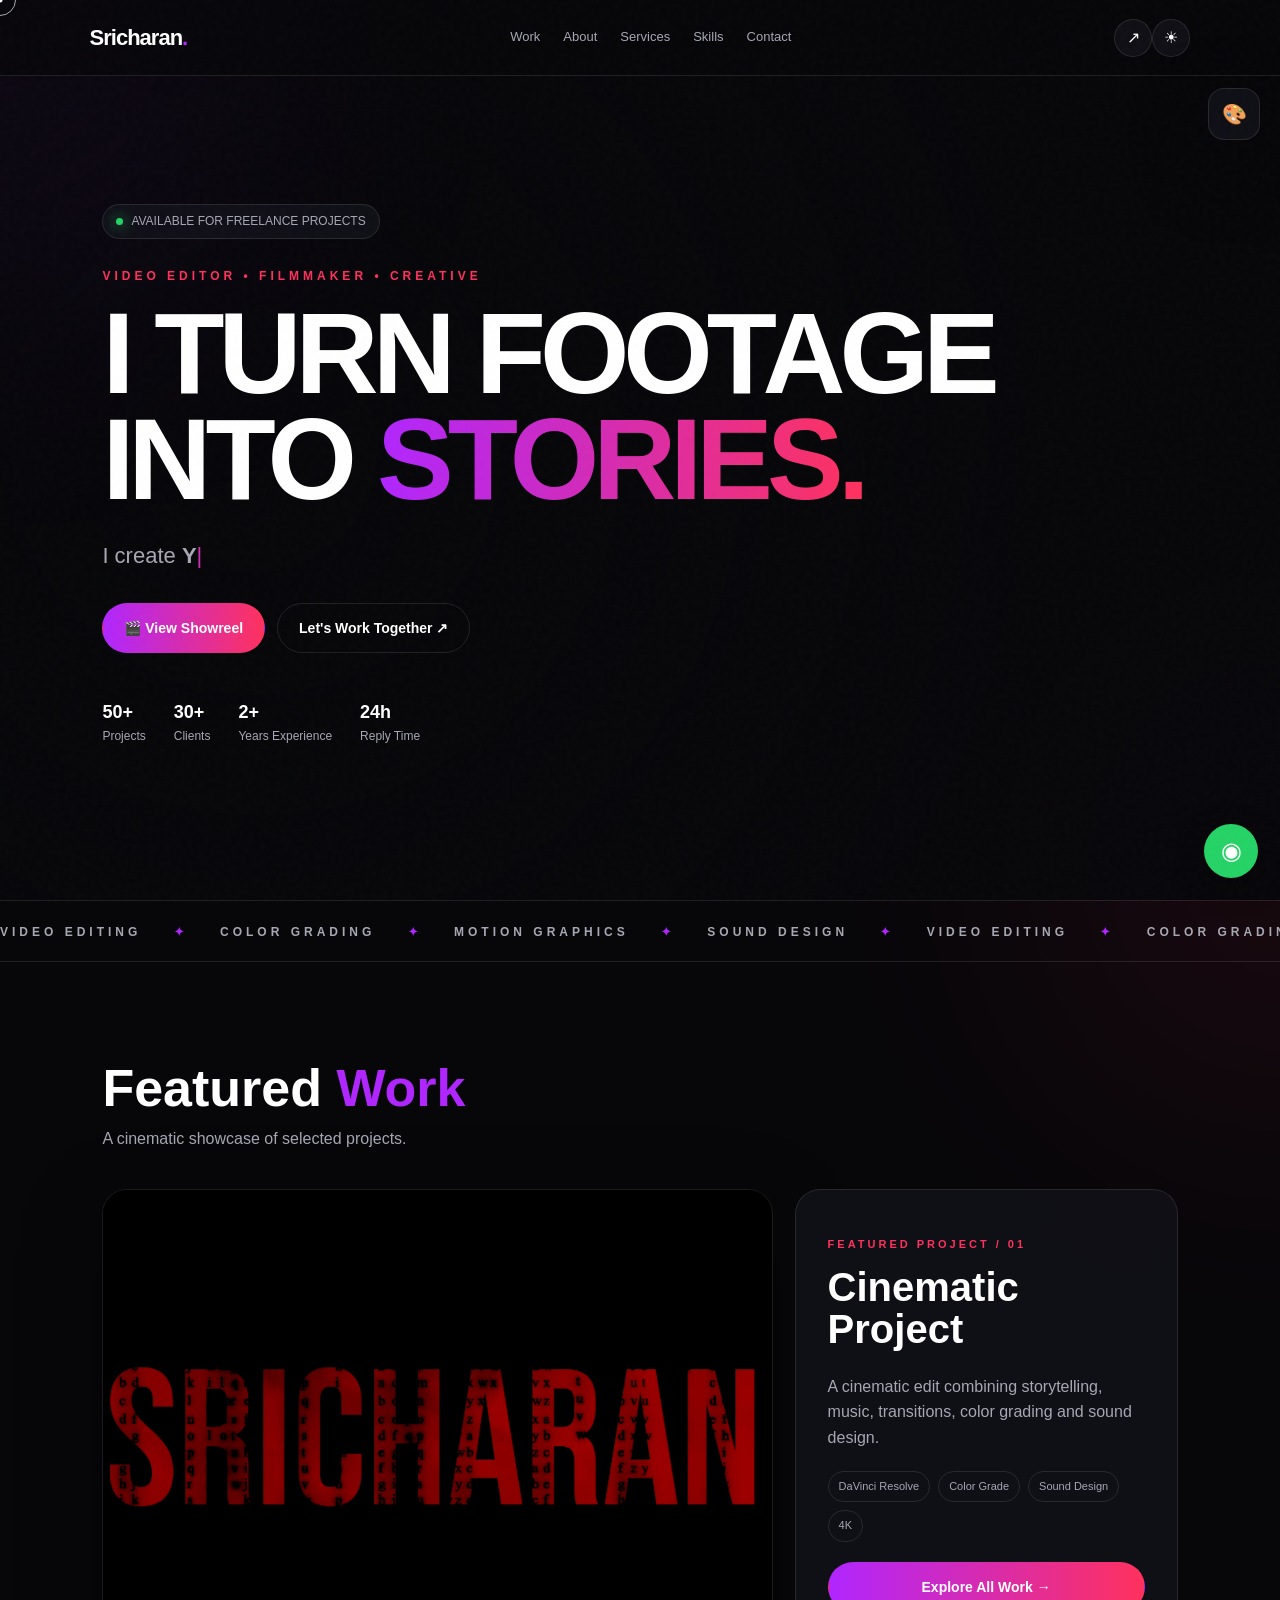
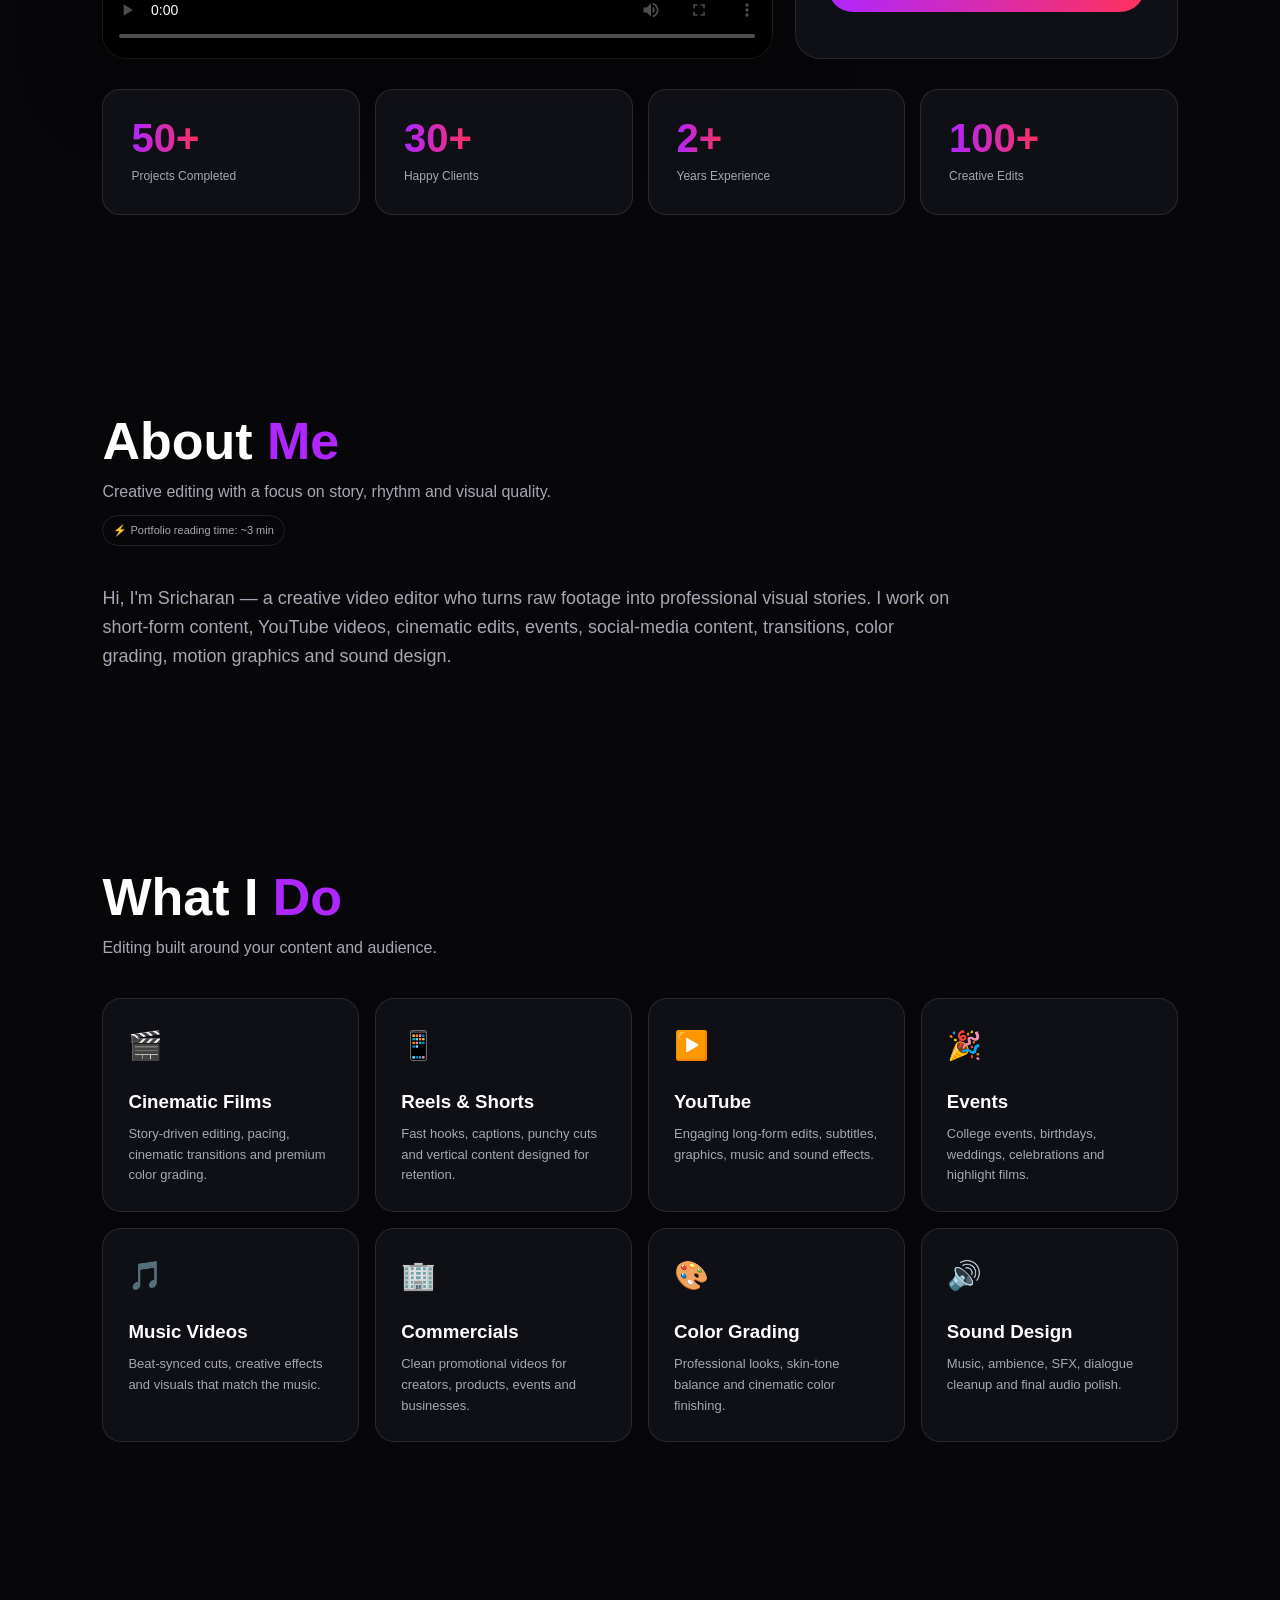
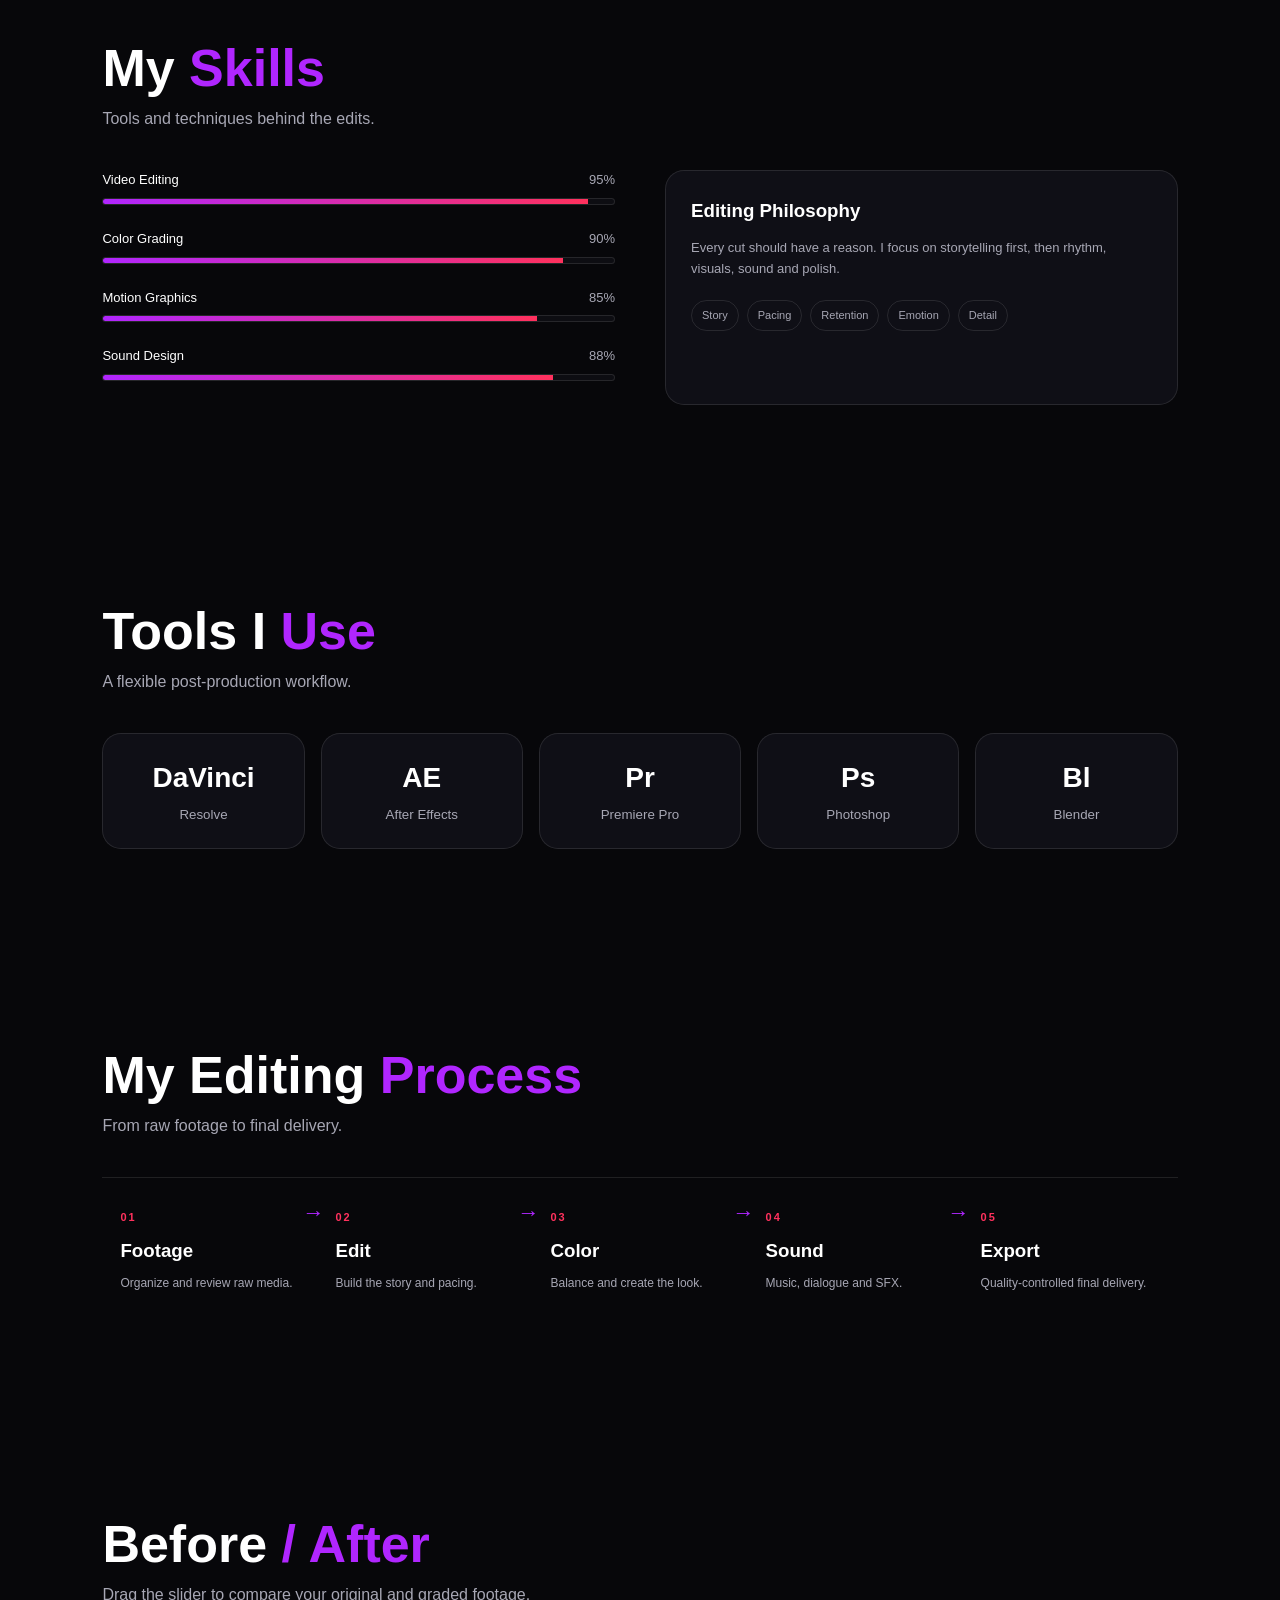
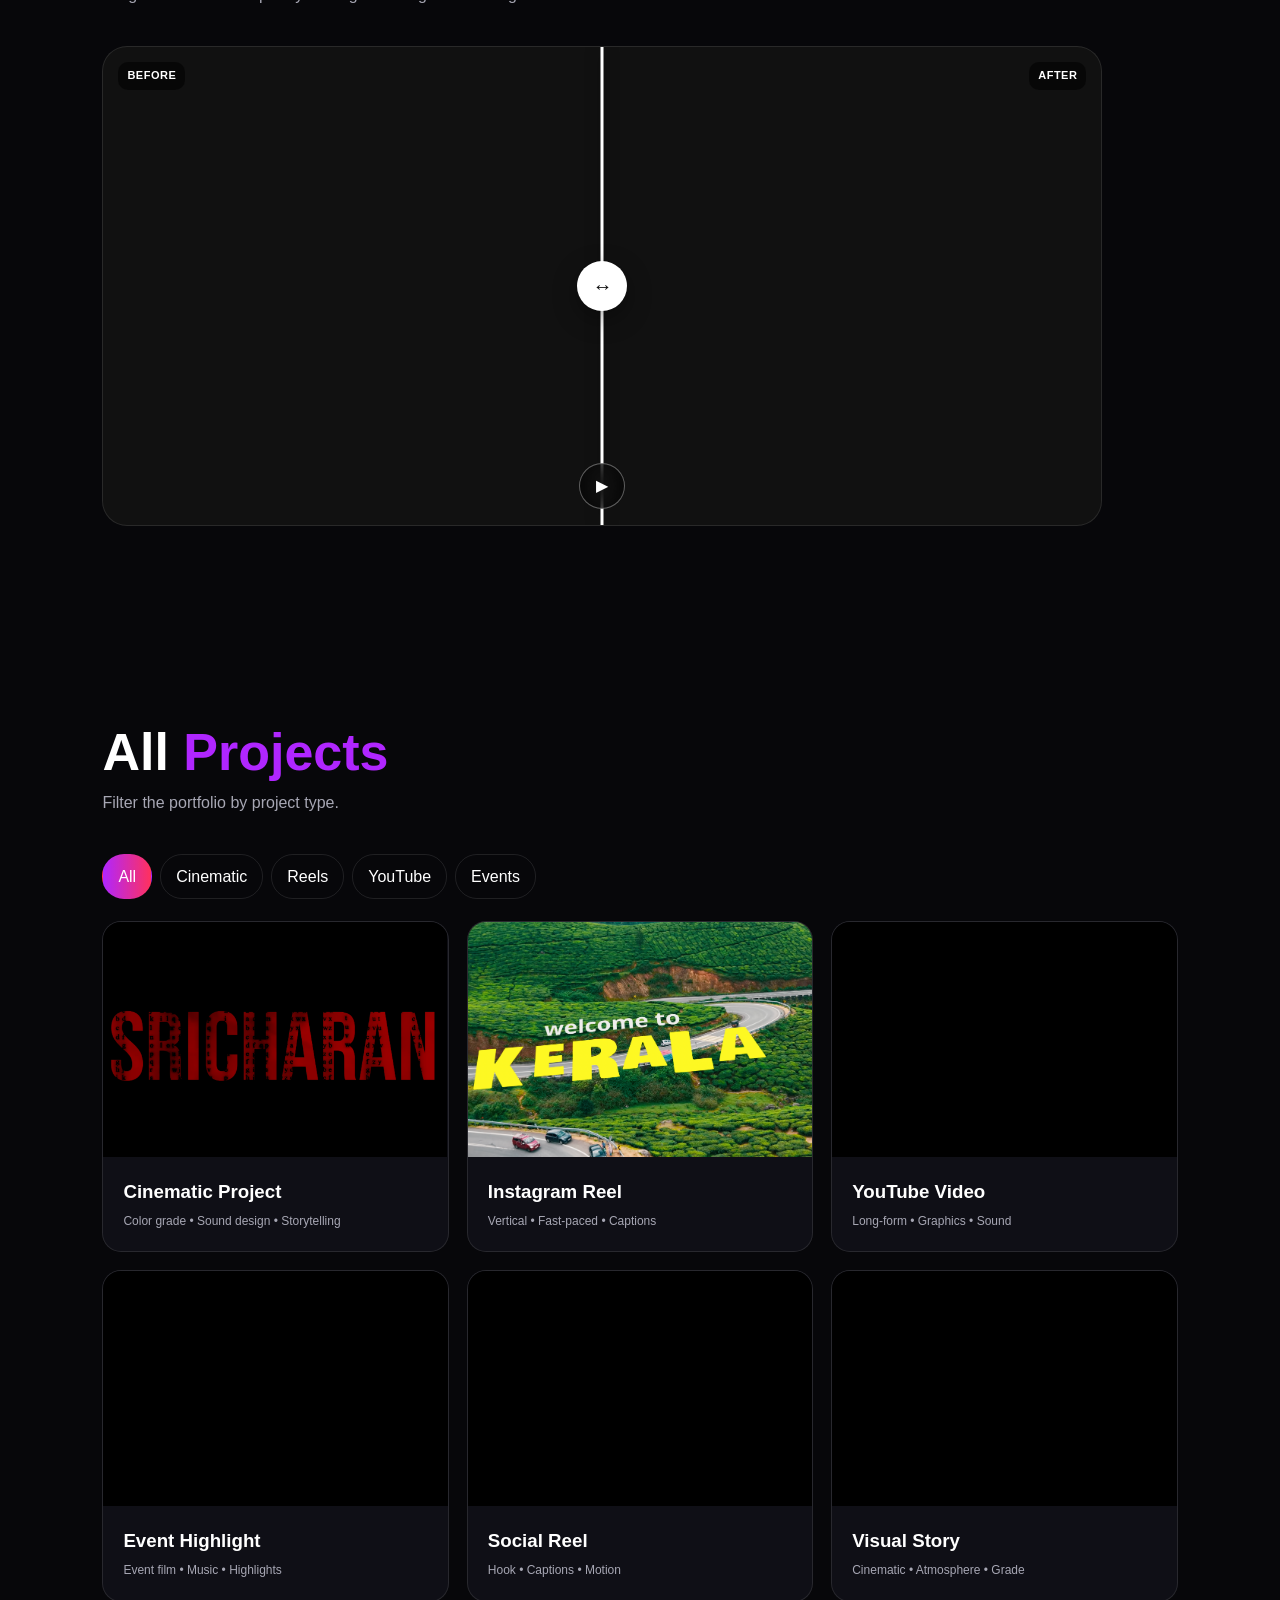
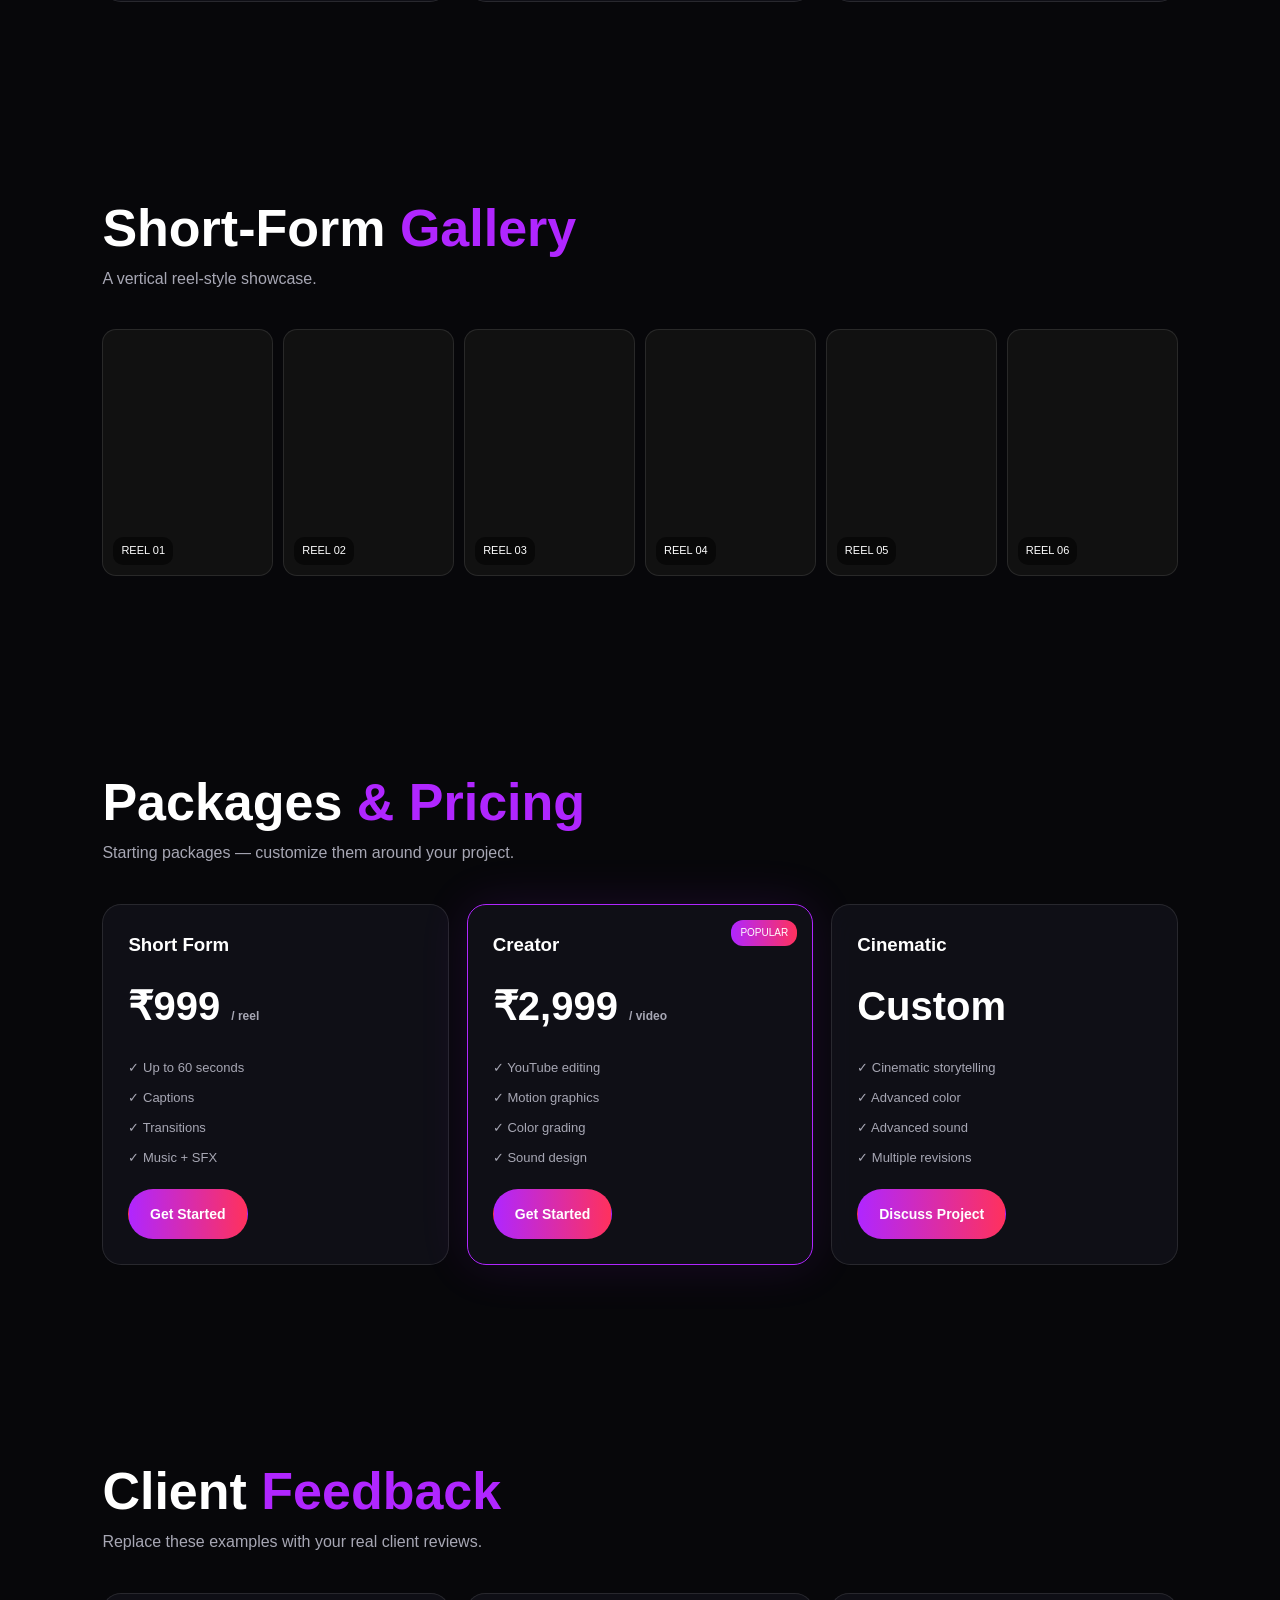
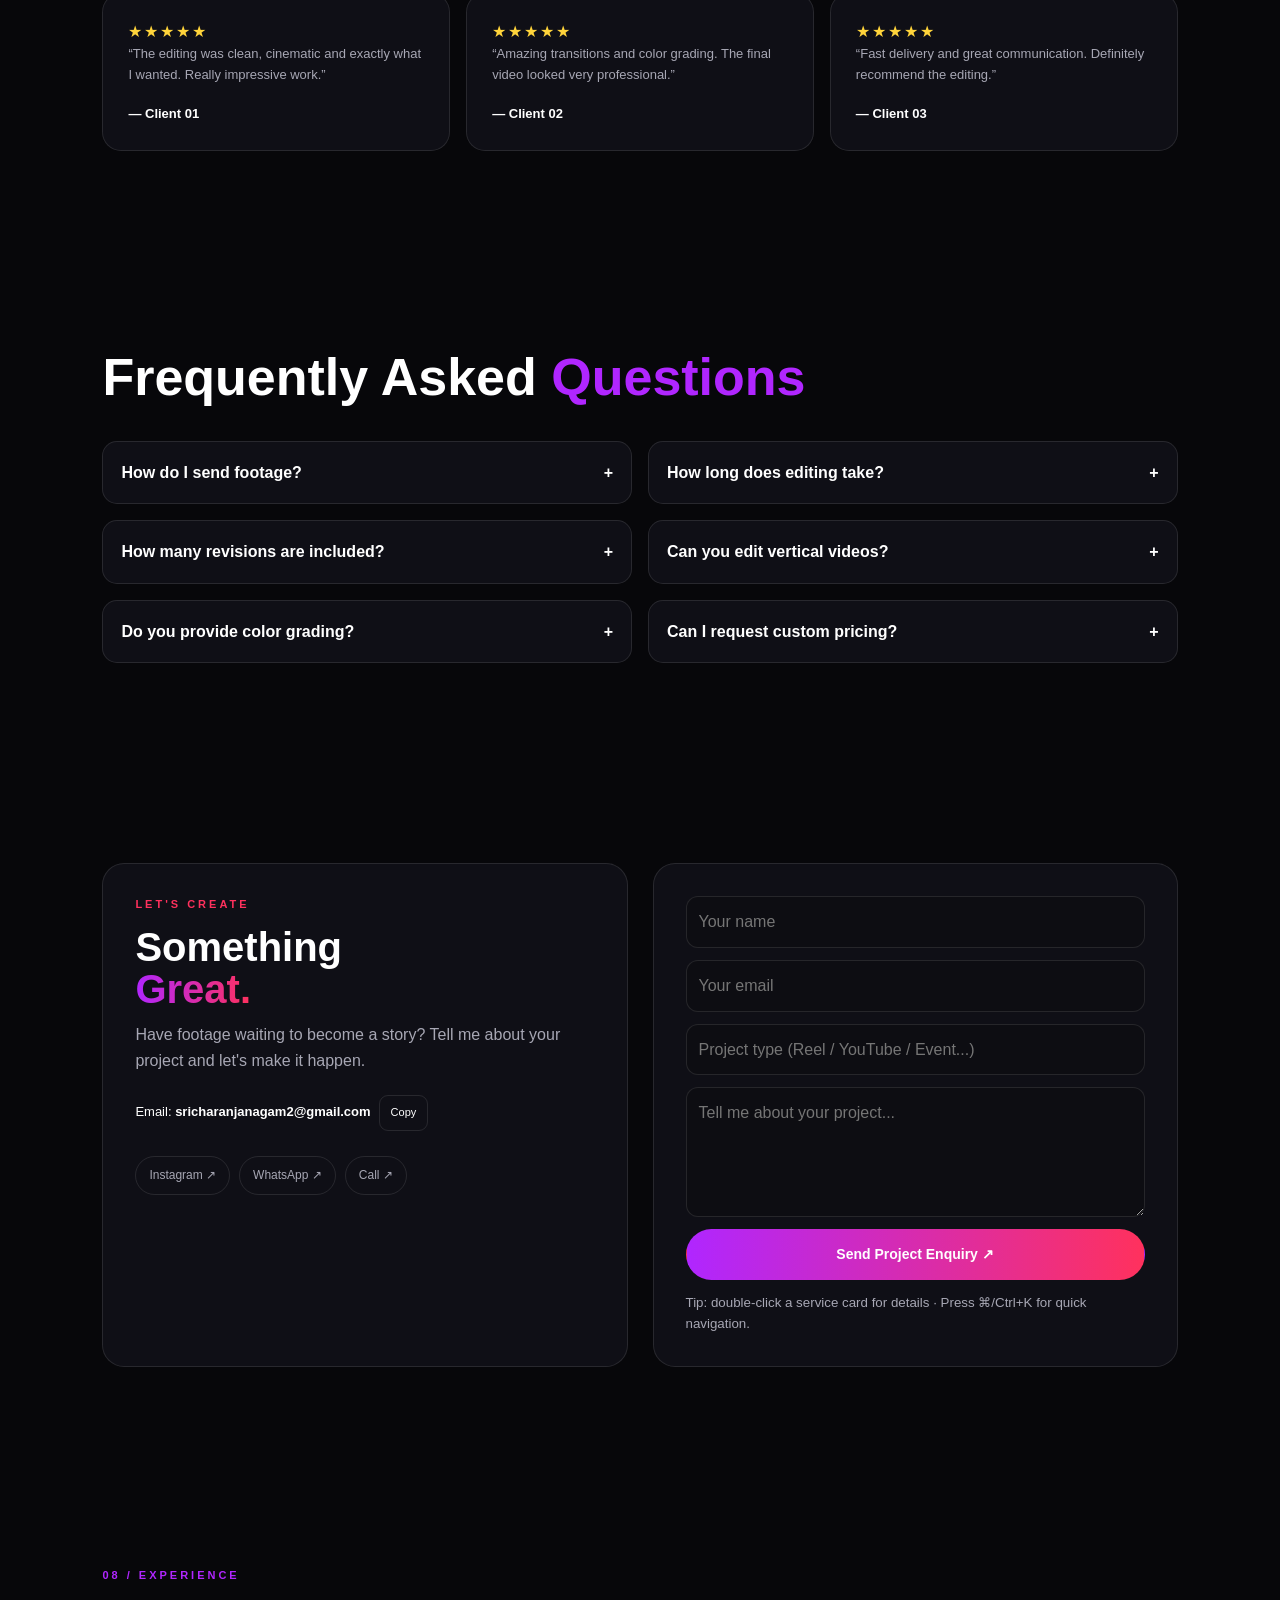
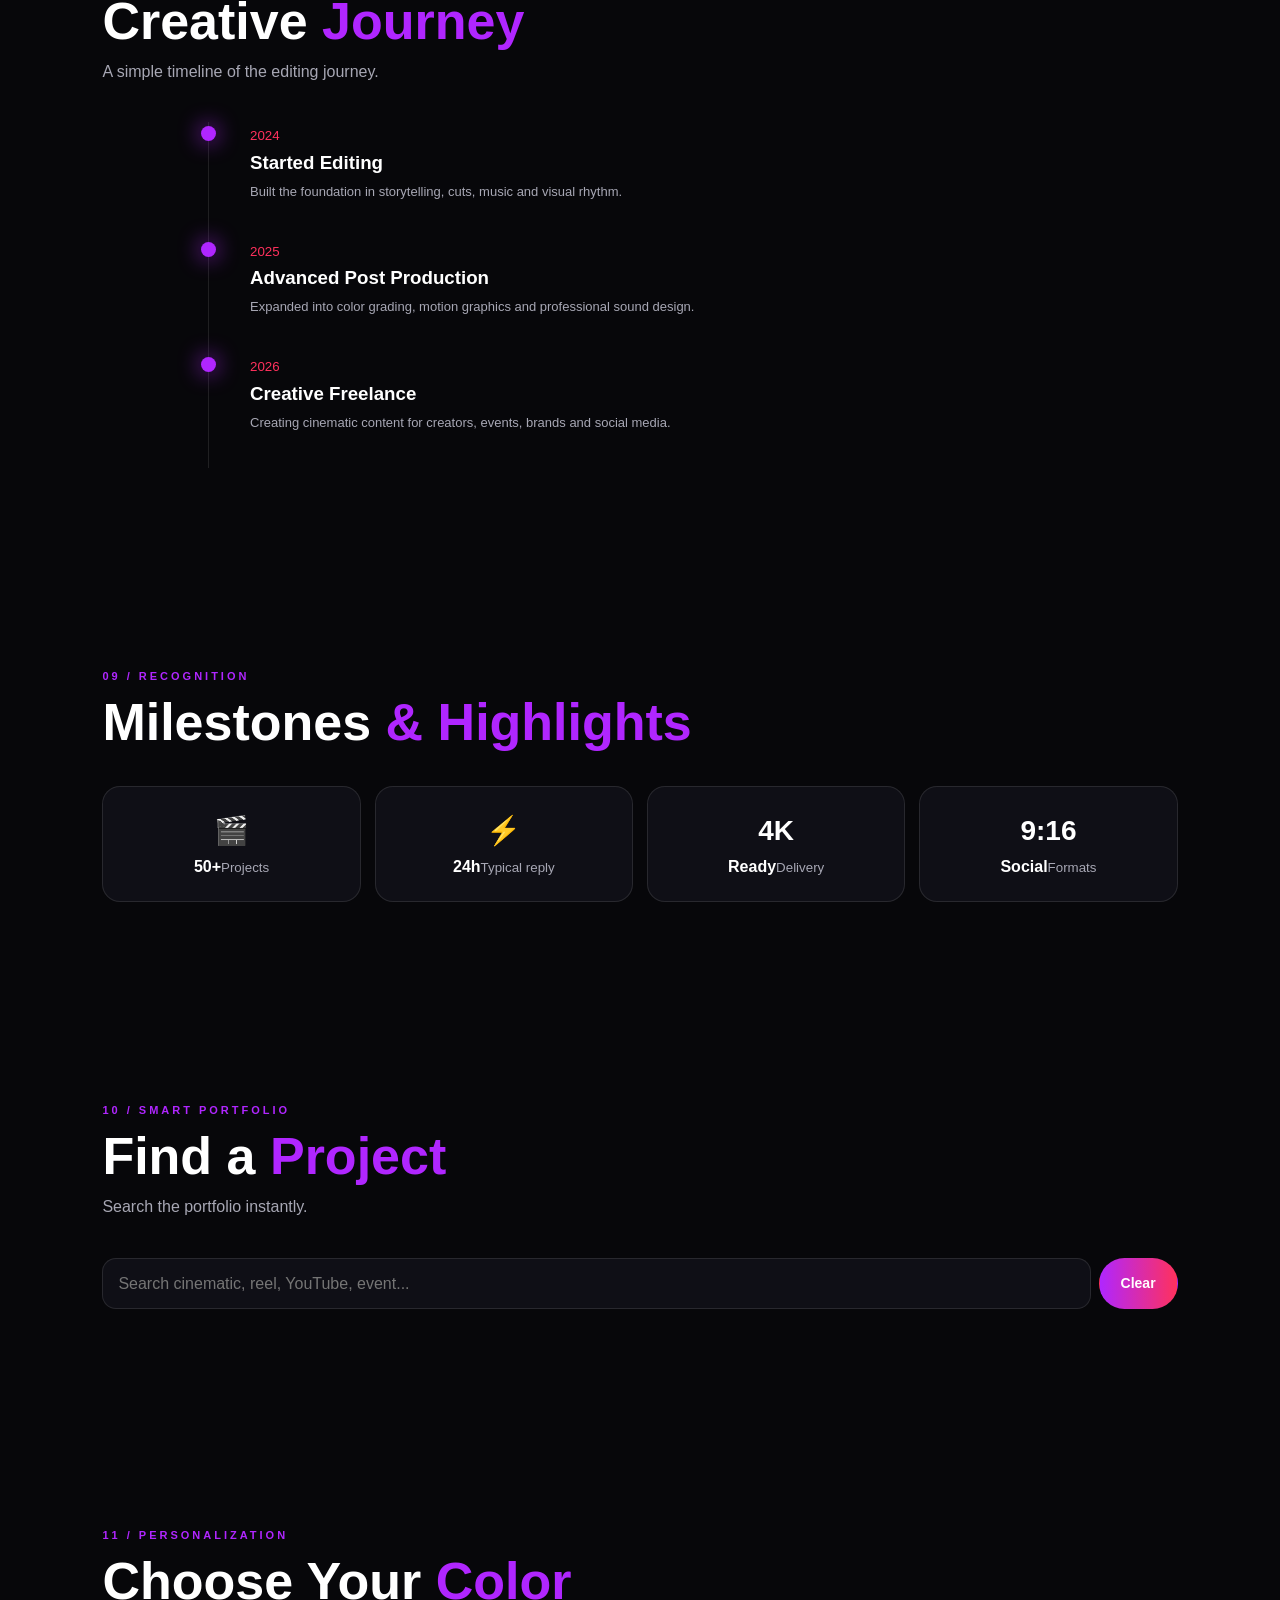
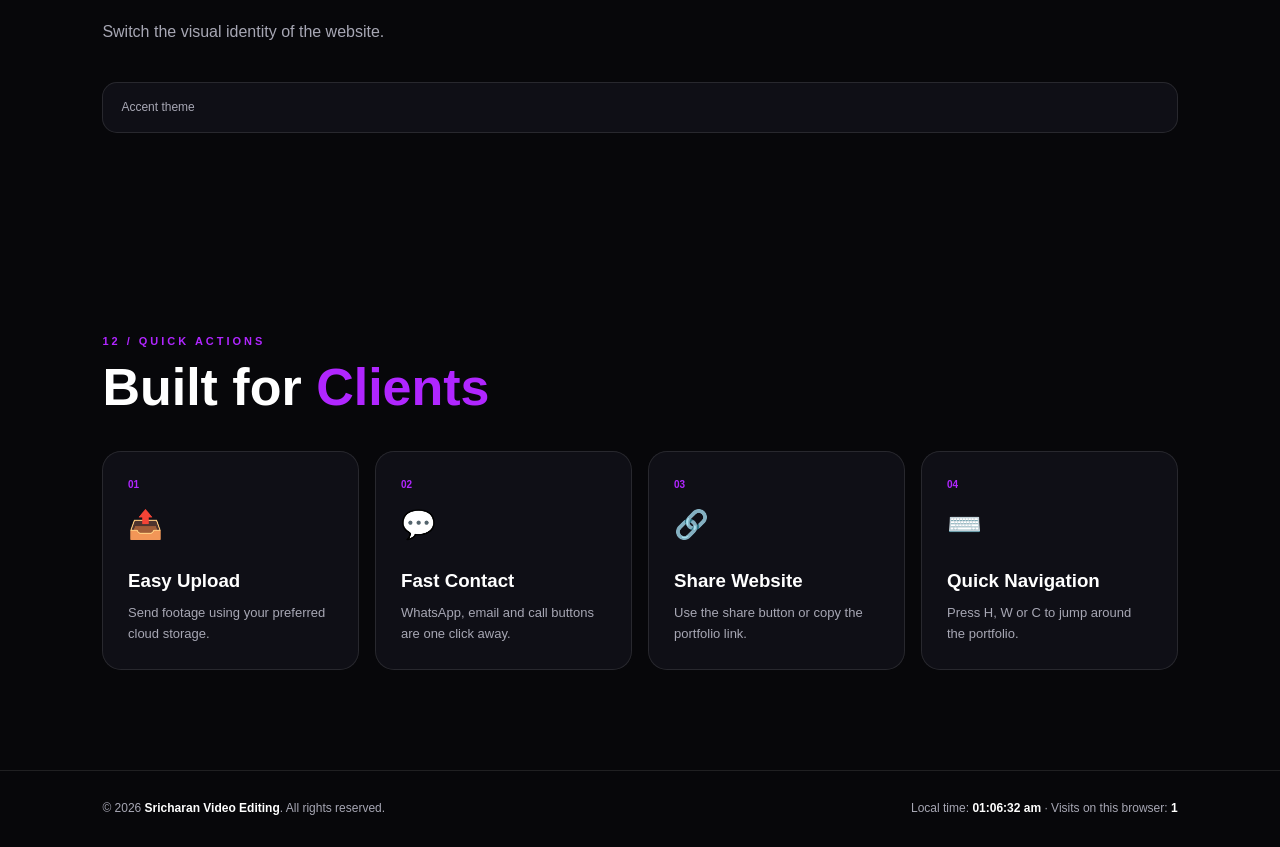
==== index.html @ d98e16fe "updates 1" ====
<!DOCTYPE html>
<html lang="en">
<head>
<meta charset="UTF-8">
<meta name="viewport" content="width=device-width, initial-scale=1.0">
<meta name="theme-color" content="#08080c">
<meta name="description" content="Sricharan — professional video editor creating cinematic videos, reels, YouTube content, event films and visual stories.">
<meta name="keywords" content="Sricharan, video editor, video editing, DaVinci Resolve, After Effects, reels, YouTube editor, cinematic editor">
<meta property="og:title" content="Sricharan | Video Editor">
<meta property="og:description" content="Turning footage into visual stories.">
<meta property="og:type" content="website">
<title>Sricharan — Video Editor</title>

<style>
:root{
  --bg:#07070a;--bg2:#0d0d12;--card:rgba(20,20,28,.72);
  --text:#fff;--muted:#a7a7b4;--line:rgba(255,255,255,.10);
  --purple:#b026ff;--pink:#ff315d;--green:#25d366;--shadow:0 25px 80px rgba(0,0,0,.35);
  --nav:rgba(7,7,10,.72);
}
body.light{
  --bg:#f5f5f7;--bg2:#fff;--card:rgba(255,255,255,.78);
  --text:#111;--muted:#60606b;--line:rgba(0,0,0,.10);--nav:rgba(245,245,247,.75);
  --shadow:0 25px 80px rgba(0,0,0,.10);
}
*{margin:0;padding:0;box-sizing:border-box;scroll-behavior:smooth}
html{scroll-padding-top:85px}
body{background:var(--bg);color:var(--text);font-family:Inter,Arial,sans-serif;line-height:1.6;overflow-x:hidden;cursor:none}
a{text-decoration:none;color:inherit}
button,input,textarea{font:inherit}
button{cursor:none}
::selection{background:var(--purple);color:#fff}

/* 01 Scroll progress */
#progress{position:fixed;top:0;left:0;height:3px;width:0;background:linear-gradient(90deg,var(--purple),var(--pink));z-index:1001}

/* 02 Loader */
.loader{position:fixed;inset:0;background:#07070a;display:grid;place-items:center;z-index:2000;transition:.7s}
.loader.hide{opacity:0;visibility:hidden}
.loader-inner{text-align:center}
.loader-logo{font-size:38px;font-weight:900;letter-spacing:-2px}
.loader-logo span{color:var(--purple)}
.loader-bar{width:220px;height:3px;background:#25252d;margin:20px auto;overflow:hidden}
.loader-bar i{display:block;height:100%;width:0;background:linear-gradient(90deg,var(--purple),var(--pink));animation:load 1.7s forwards}
@keyframes load{to{width:100%}}

/* 03 Cursor */
.cursor,.cursor-dot{position:fixed;pointer-events:none;z-index:3000;transform:translate(-50%,-50%);border-radius:50%}
.cursor{width:32px;height:32px;border:1px solid rgba(255,255,255,.65);transition:width .2s,height .2s,background .2s}
.cursor-dot{width:5px;height:5px;background:#fff}
.cursor.big{width:60px;height:60px;background:rgba(176,38,255,.12);border-color:var(--purple)}

/* 04 Background blobs */
.blob{position:fixed;width:430px;height:430px;border-radius:50%;filter:blur(150px);opacity:.13;z-index:-2;animation:float 12s ease-in-out infinite}
.blob.one{background:var(--purple);left:-220px;top:-180px}
.blob.two{background:var(--pink);right:-230px;bottom:-180px;animation-delay:-5s}
@keyframes float{50%{transform:translate(70px,40px) scale(1.1)}}

/* 05 Navigation */
nav{position:fixed;top:0;left:0;width:100%;height:76px;padding:0 7%;display:flex;align-items:center;justify-content:space-between;background:var(--nav);backdrop-filter:blur(18px);border-bottom:1px solid var(--line);z-index:1000}
.logo{font-size:22px;font-weight:900;letter-spacing:-1px}
.logo span{color:var(--purple)}
.nav-links{display:flex;align-items:center;gap:23px}
.nav-links a{font-size:13px;color:var(--muted);transition:.25s}
.nav-links a:hover{color:var(--text)}
.icon-btn{width:38px;height:38px;border:1px solid var(--line);background:var(--card);color:var(--text);border-radius:50%}
.menu{display:none}

/* 06 Hero */
.hero{min-height:100vh;display:flex;align-items:center;padding:130px 8% 80px;position:relative;overflow:hidden}
.hero-video{position:absolute;inset:0;width:100%;height:100%;object-fit:cover;opacity:.13;z-index:-1;filter:saturate(.7)}
.hero-overlay{position:absolute;inset:0;background:radial-gradient(circle at 20% 50%,transparent,rgba(7,7,10,.92) 70%);z-index:-1}
.hero-content{max-width:920px}
.availability{display:inline-flex;align-items:center;gap:8px;border:1px solid var(--line);background:var(--card);padding:7px 13px;border-radius:30px;color:var(--muted);font-size:12px;backdrop-filter:blur(10px)}
.availability i{width:7px;height:7px;border-radius:50%;background:var(--green);box-shadow:0 0 14px var(--green)}
.kicker{margin-top:28px;color:var(--pink);letter-spacing:4px;font-size:12px;font-weight:800}
h1{font-size:clamp(50px,9vw,115px);line-height:.92;letter-spacing:-6px;margin:15px 0 25px}
.gradient{background:linear-gradient(90deg,var(--purple),var(--pink));color:transparent;background-clip:text;-webkit-background-clip:text}
.typing{color:var(--muted);font-size:clamp(17px,2vw,22px);min-height:34px}
.hero-actions{display:flex;gap:12px;flex-wrap:wrap;margin-top:30px}
.btn{display:inline-flex;align-items:center;justify-content:center;gap:8px;padding:13px 21px;border-radius:30px;border:1px solid transparent;background:linear-gradient(90deg,var(--purple),var(--pink));color:#fff;font-weight:800;font-size:14px;transition:.3s}
.btn:hover{transform:translateY(-4px);box-shadow:0 15px 40px rgba(176,38,255,.24)}
.btn.ghost{background:transparent;border-color:var(--line)}
.hero-meta{display:flex;gap:28px;flex-wrap:wrap;margin-top:45px;color:var(--muted);font-size:12px}
.hero-meta strong{display:block;color:var(--text);font-size:18px}

/* 07 Marquee */
.marquee{overflow:hidden;border-top:1px solid var(--line);border-bottom:1px solid var(--line);padding:17px 0;white-space:nowrap}
.marquee-track{display:inline-block;animation:marquee 24s linear infinite;font-size:12px;font-weight:900;letter-spacing:4px;color:var(--muted)}
.marquee-track span{margin:0 25px;color:var(--purple)}
@keyframes marquee{to{transform:translateX(-50%)}}

/* sections */
section{padding:100px 8%}
.section-head{display:flex;justify-content:space-between;align-items:end;gap:20px;margin-bottom:38px}
.section-title{font-size:clamp(32px,5vw,52px);line-height:1}
.section-title span{color:var(--purple)}
.subtitle{color:var(--muted);max-width:620px;margin-top:12px}
.reveal{opacity:0;transform:translateY(35px);transition:.8s}
.reveal.show{opacity:1;transform:none}

/* 08 Featured project */
.featured{display:grid;grid-template-columns:1.4fr .8fr;gap:22px}
.featured-media{min-height:470px;border-radius:25px;overflow:hidden;position:relative;border:1px solid var(--line);background:#000;box-shadow:var(--shadow)}
.featured-media video,.featured-media img{width:100%;height:100%;object-fit:cover}
.featured-info{border:1px solid var(--line);border-radius:25px;padding:32px;background:var(--card);backdrop-filter:blur(18px);display:flex;flex-direction:column;justify-content:center}
.eyebrow{font-size:11px;letter-spacing:3px;color:var(--pink);font-weight:900}
.featured-info h3{font-size:40px;line-height:1.05;margin:12px 0}
.tags{display:flex;flex-wrap:wrap;gap:8px;margin:20px 0}
.tag{border:1px solid var(--line);padding:6px 10px;border-radius:20px;color:var(--muted);font-size:11px}

/* 09 Stats */
.stats{display:grid;grid-template-columns:repeat(4,1fr);gap:15px;margin-top:30px}
.stat{padding:28px;border:1px solid var(--line);border-radius:18px;background:var(--card);backdrop-filter:blur(12px)}
.stat b{font-size:40px;line-height:1;background:linear-gradient(90deg,var(--purple),var(--pink));color:transparent;background-clip:text;-webkit-background-clip:text}
.stat p{color:var(--muted);font-size:12px;margin-top:7px}

/* 10 Services */
.grid4,.software,.testimonials,.faq-grid{display:grid;grid-template-columns:repeat(4,1fr);gap:16px}
.card{background:var(--card);border:1px solid var(--line);border-radius:19px;padding:25px;backdrop-filter:blur(14px);transition:.35s}
.card:hover{transform:translateY(-8px);border-color:rgba(176,38,255,.7);box-shadow:var(--shadow)}
.card .icon{font-size:28px;margin-bottom:18px}
.card h3{margin-bottom:7px}.card p{font-size:13px;color:var(--muted)}

/* 11 Skills */
.skills-wrap{display:grid;grid-template-columns:1fr 1fr;gap:50px}
.skill{margin:0 0 24px}.skill-top{display:flex;justify-content:space-between;font-size:13px;margin-bottom:7px}
.skill-top span:last-child{color:var(--muted)}
.skillbar{height:7px;background:var(--bg2);border:1px solid var(--line);border-radius:10px;overflow:hidden}
.skillbar i{display:block;width:0;height:100%;background:linear-gradient(90deg,var(--purple),var(--pink));transition:1.4s}

/* 12 Software */
.software{grid-template-columns:repeat(5,1fr)}
.software .card{text-align:center;padding:22px 10px}.software .app{font-size:28px;font-weight:900}.software small{color:var(--muted)}

/* 13 Workflow */
.workflow{display:grid;grid-template-columns:repeat(5,1fr);gap:0}
.step{position:relative;padding:25px 18px;border-top:1px solid var(--line)}
.step:not(:last-child):after{content:"→";position:absolute;right:-7px;top:17px;color:var(--purple);font-size:22px}
.step b{font-size:11px;color:var(--pink);letter-spacing:2px}.step h3{margin:8px 0}.step p{font-size:12px;color:var(--muted)}

/* 14 Before after */
.compare{position:relative;max-width:1000px;height:480px;border-radius:25px;overflow:hidden;border:1px solid var(--line);background:#222}
.compare img{position:absolute;width:100%;height:100%;object-fit:cover}
.after{clip-path:inset(0 0 0 50%)}
.slider-line{position:absolute;top:0;bottom:0;left:50%;width:3px;background:#fff;z-index:4}
.slider-handle{position:absolute;top:50%;left:50%;transform:translate(-50%,-50%);width:48px;height:48px;border-radius:50%;background:#fff;color:#111;display:grid;place-items:center;z-index:5;font-weight:900}
.compare input{position:absolute;inset:0;width:100%;height:100%;opacity:0;z-index:6;cursor:ew-resize}

/* 15 Portfolio */
.filters{display:flex;gap:8px;flex-wrap:wrap;margin-bottom:22px}
.filter{padding:9px 15px;border-radius:22px;border:1px solid var(--line);background:transparent;color:var(--text)}
.filter.active,.filter:hover{background:linear-gradient(90deg,var(--purple),var(--pink));border-color:transparent;color:#fff}
.portfolio{display:grid;grid-template-columns:repeat(3,1fr);gap:18px}
.project{overflow:hidden;padding:0}
.project-media{height:235px;position:relative;background:#000;overflow:hidden}
.project-media video{width:100%;height:100%;object-fit:cover;transition:.5s}
.project:hover .project-media video{transform:scale(1.05)}
.project-overlay{position:absolute;inset:0;display:flex;align-items:center;justify-content:center;background:rgba(0,0,0,.2);opacity:0;transition:.3s}
.project:hover .project-overlay{opacity:1}
.play{width:58px;height:58px;border-radius:50%;display:grid;place-items:center;background:rgba(255,255,255,.18);backdrop-filter:blur(10px);color:#fff;font-size:20px}
.project-body{padding:20px}.project-body h3{margin-bottom:5px}.project-body p{font-size:12px;color:var(--muted)}

/* 16 Testimonials */
.testimonials{grid-template-columns:repeat(3,1fr)}
.stars{color:#ffd43b;letter-spacing:2px}.client{margin-top:18px;font-weight:800;font-size:13px}

/* 17 Instagram/reel gallery */
.reel-grid{display:grid;grid-template-columns:repeat(6,1fr);gap:10px}
.reel-tile{aspect-ratio:9/13;border-radius:14px;overflow:hidden;position:relative;background:#111;border:1px solid var(--line)}
.reel-tile video{width:100%;height:100%;object-fit:cover}.reel-tile span{position:absolute;left:10px;bottom:10px;font-size:11px;background:rgba(0,0,0,.55);padding:5px 8px;border-radius:10px}

/* 18 Pricing */
.pricing{display:grid;grid-template-columns:repeat(3,1fr);gap:18px}
.price-card{position:relative}.price-card.feature{border-color:var(--purple);box-shadow:0 0 50px rgba(176,38,255,.12)}
.badge{position:absolute;right:15px;top:15px;background:linear-gradient(90deg,var(--purple),var(--pink));font-size:10px;padding:5px 9px;border-radius:12px}
.price{font-size:40px;font-weight:900;margin:15px 0}.price small{font-size:12px;color:var(--muted)}
.price-list{list-style:none;color:var(--muted);font-size:13px;margin:20px 0}.price-list li{margin:9px 0}

/* 19 FAQ */
.faq-grid{grid-template-columns:1fr 1fr}.faq{border:1px solid var(--line);border-radius:15px;background:var(--card);overflow:hidden}.faq button{width:100%;text-align:left;padding:18px;border:0;background:none;color:var(--text);display:flex;justify-content:space-between;font-weight:800}.faq div{max-height:0;overflow:hidden;padding:0 18px;color:var(--muted);font-size:13px;transition:.35s}.faq.open div{max-height:150px;padding-bottom:18px}

/* 20 Contact */
.contact-box{display:grid;grid-template-columns:1fr 1fr;gap:25px;align-items:stretch}
.contact-info,.form{padding:32px;border:1px solid var(--line);border-radius:22px;background:var(--card);backdrop-filter:blur(15px)}
.contact-info h3{font-size:40px;line-height:1.05;margin:12px 0}.contact-info p{color:var(--muted);max-width:500px}
.socials{display:flex;gap:9px;flex-wrap:wrap;margin-top:25px}.socials a{border:1px solid var(--line);padding:9px 13px;border-radius:20px;color:var(--muted);font-size:12px}
.form{display:grid;gap:12px}.form input,.form textarea{width:100%;border:1px solid var(--line);background:var(--bg2);color:var(--text);border-radius:12px;padding:12px;outline:none}.form textarea{min-height:130px;resize:vertical}.form input:focus,.form textarea:focus{border-color:var(--purple)}
.copy{border:1px solid var(--line);background:transparent;color:var(--text);padding:8px 11px;border-radius:9px;font-size:11px;margin-left:8px}

/* 21 Footer */
footer{border-top:1px solid var(--line);padding:28px 8%;display:flex;justify-content:space-between;gap:15px;color:var(--muted);font-size:12px}
footer strong{color:var(--text)}

/* 22 Floating buttons */
.float-wa{position:fixed;right:22px;bottom:22px;width:54px;height:54px;border-radius:50%;display:grid;place-items:center;background:var(--green);color:#fff;font-size:24px;z-index:900;box-shadow:0 10px 30px rgba(0,0,0,.35)}
#topBtn{position:fixed;right:22px;bottom:88px;width:43px;height:43px;border-radius:50%;display:none;background:var(--card);border:1px solid var(--line);color:var(--text);z-index:900}

/* 23 Modal */
.modal{position:fixed;inset:0;background:rgba(0,0,0,.94);z-index:1500;display:none;align-items:center;justify-content:center;padding:30px}
.modal.show{display:flex}.modal video{max-width:100%;max-height:85vh}.close{position:absolute;right:25px;top:15px;color:#fff;font-size:38px}

/* 24 Toast */
.toast{position:fixed;left:50%;bottom:25px;transform:translate(-50%,30px);background:#17171e;color:#fff;border:1px solid var(--line);padding:10px 16px;border-radius:25px;opacity:0;transition:.3s;z-index:2500;font-size:12px}.toast.show{opacity:1;transform:translate(-50%,0)}


/* ===== EXTRA CREATIVE FEATURES ===== */
:root{
  --cyan:#00e5ff;--lime:#b7ff3c;--orange:#ff8a00;--blue:#5b7cff;
  --pink2:#ff4ecd;--glass:rgba(255,255,255,.045);
}
body.theme-cyan{--purple:#00e5ff;--pink:#2563ff}
body.theme-sunset{--purple:#ff8a00;--pink:#ff315d}
body.theme-green{--purple:#8cff00;--pink:#00d084}
body.theme-blue{--purple:#4f7cff;--pink:#9b5cff}
body.theme-neon{--purple:#ff00e5;--pink:#00ffe1}
body.theme-gold{--purple:#ffd166;--pink:#ff7b00}

.ambient-grid{
 position:fixed;inset:0;z-index:-3;pointer-events:none;opacity:.12;
 background-image:linear-gradient(var(--line) 1px,transparent 1px),
 linear-gradient(90deg,var(--line) 1px,transparent 1px);
 background-size:55px 55px;
 mask-image:linear-gradient(to bottom,black,transparent 75%);
}
.noise{position:fixed;inset:0;pointer-events:none;z-index:9999;opacity:.025;
 background-image:url("data:image/svg+xml,%3Csvg viewBox='0 0 180 180' xmlns='http://www.w3.org/2000/svg'%3E%3Cfilter id='n'%3E%3CfeTurbulence type='fractalNoise' baseFrequency='.9' numOctaves='3' stitchTiles='stitch'/%3E%3C/filter%3E%3Crect width='100%25' height='100%25' filter='url(%23n)'/%3E%3C/svg%3E");
}
.hero-badge-row{display:flex;gap:8px;flex-wrap:wrap;margin-top:18px}
.mini-badge{padding:6px 10px;border-radius:9px;background:var(--glass);border:1px solid var(--line);font-size:10px;color:var(--muted)}
.gradient-border{position:relative}
.gradient-border:before{content:"";position:absolute;inset:-1px;border-radius:inherit;padding:1px;background:linear-gradient(120deg,var(--purple),var(--cyan),var(--pink),var(--orange));-webkit-mask:linear-gradient(#000 0 0) content-box,linear-gradient(#000 0 0);-webkit-mask-composite:xor;mask-composite:exclude;pointer-events:none}
.magnetic{transition:transform .2s ease}
.tilt{transform-style:preserve-3d;will-change:transform}
.tilt>*{transform:translateZ(15px)}
.section-number{font-size:11px;color:var(--purple);letter-spacing:3px;font-weight:900;margin-bottom:10px}
.availability strong{color:var(--green)}
.timeline{position:relative;max-width:900px;margin:auto}
.timeline:before{content:"";position:absolute;left:18px;top:0;bottom:0;width:1px;background:var(--line)}
.timeline-item{position:relative;padding:0 0 35px 60px}
.timeline-dot{position:absolute;left:11px;top:4px;width:15px;height:15px;border-radius:50%;background:var(--purple);box-shadow:0 0 22px var(--purple)}
.timeline-item h3{margin-bottom:4px}.timeline-item p{color:var(--muted);font-size:13px}
.timeline-item small{color:var(--pink)}
.awards{display:grid;grid-template-columns:repeat(4,1fr);gap:14px}
.award{padding:22px;border:1px solid var(--line);border-radius:18px;background:var(--card);text-align:center}
.award b{font-size:28px;display:block}.award small{color:var(--muted)}
.color-panel{display:flex;align-items:center;gap:9px;flex-wrap:wrap}
.color-panel button{width:26px;height:26px;border-radius:50%;border:2px solid transparent;box-shadow:0 0 0 1px var(--line)}
.color-panel button.active{outline:2px solid var(--text);outline-offset:2px}
.c1{background:linear-gradient(135deg,#b026ff,#ff315d)}.c2{background:linear-gradient(135deg,#00e5ff,#2563ff)}
.c3{background:linear-gradient(135deg,#ff8a00,#ff315d)}.c4{background:linear-gradient(135deg,#8cff00,#00d084)}
.c5{background:linear-gradient(135deg,#ff00e5,#00ffe1)}.c6{background:linear-gradient(135deg,#ffd166,#ff7b00)}
.search-box{display:flex;gap:8px;margin-bottom:18px}
.search-box input{flex:1;padding:12px 15px;border:1px solid var(--line);border-radius:14px;background:var(--card);color:var(--text);outline:none}
.search-box input:focus{border-color:var(--purple)}
.command-palette{position:fixed;inset:0;background:rgba(0,0,0,.7);backdrop-filter:blur(10px);z-index:1800;display:none;align-items:flex-start;justify-content:center;padding-top:13vh}
.command-palette.show{display:flex}
.command-box{width:min(650px,92%);background:var(--bg2);border:1px solid var(--line);border-radius:20px;box-shadow:var(--shadow);overflow:hidden}
.command-box input{width:100%;padding:18px;border:0;border-bottom:1px solid var(--line);outline:0;background:transparent;color:var(--text)}
.command-list button{display:block;width:100%;padding:15px 18px;text-align:left;border:0;background:transparent;color:var(--text)}
.command-list button:hover{background:var(--glass)}
.shortcuts{font-size:10px;color:var(--muted);padding:10px 18px;border-top:1px solid var(--line)}
.lang-pill{font-size:10px;border:1px solid var(--line);border-radius:15px;padding:5px 9px;color:var(--muted)}
.notice{display:none;position:fixed;left:50%;top:90px;transform:translateX(-50%);z-index:1600;padding:10px 16px;border-radius:15px;background:var(--card);border:1px solid var(--line);font-size:12px;box-shadow:var(--shadow)}
.notice.show{display:block}
.process-card{counter-increment:process}
.process-card:before{content:counter(process,decimal-leading-zero);display:block;font-size:10px;color:var(--purple);font-weight:900;margin-bottom:10px}
.process-grid{counter-reset:process}
.client-bar{display:flex;align-items:center;justify-content:space-between;gap:15px;padding:15px 18px;border:1px solid var(--line);border-radius:15px;background:var(--card);margin-top:20px}
.client-bar span{color:var(--muted);font-size:12px}
.availability-pulse{animation:pulse 2s infinite}
@keyframes pulse{50%{box-shadow:0 0 0 8px rgba(37,211,102,0)}}
.scroll-hint{position:absolute;right:8%;bottom:30px;color:var(--muted);font-size:10px;letter-spacing:2px;writing-mode:vertical-rl}
.particle-canvas{position:absolute;inset:0;width:100%;height:100%;pointer-events:none;z-index:-1}

/* Mobile */


/* ===== BEFORE / AFTER VIDEO COMPARISON ===== */
.video-compare{
  position:relative;
  overflow:hidden;
  isolation:isolate;
  background:#111;
}

.compare video{
  position:absolute;
  inset:0;
  width:100%;
  height:100%;
  object-fit:cover;
  display:block;
  user-select:none;
  pointer-events:none;
}

.before-video{z-index:1}

.after-video-wrap{
  position:absolute;
  inset:0;
  z-index:2;
  overflow:hidden;
  clip-path:inset(0 0 0 50%);
  will-change:clip-path;
}

.after-video{
  position:absolute !important;
  inset:0 !important;
}

.slider-line{
  position:absolute;
  top:0;
  bottom:0;
  left:50%;
  width:3px;
  background:#fff;
  z-index:5;
  transform:translateX(-50%);
  box-shadow:0 0 15px rgba(0,0,0,.45);
  pointer-events:none;
}

.slider-handle{
  position:absolute;
  top:50%;
  left:50%;
  transform:translate(-50%,-50%);
  width:50px;
  height:50px;
  border-radius:50%;
  background:#fff;
  color:#111;
  display:grid;
  place-items:center;
  z-index:7;
  font-weight:900;
  font-size:20px;
  box-shadow:0 8px 25px rgba(0,0,0,.35);
  pointer-events:none;
}

.video-compare input[type="range"]{
  position:absolute;
  inset:0;
  width:100%;
  height:100%;
  opacity:0;
  z-index:8;
  cursor:ew-resize;
  margin:0;
}

.compare-label{
  position:absolute;
  top:15px;
  z-index:6;
  background:rgba(0,0,0,.55);
  color:#fff;
  padding:5px 9px;
  border-radius:10px;
  font-size:11px;
  font-weight:700;
  letter-spacing:.5px;
  pointer-events:none;
  backdrop-filter:blur(8px);
}

.before-label{left:15px}
.after-label{right:15px}

.compare-play{
  position:absolute;
  left:50%;
  bottom:16px;
  transform:translateX(-50%);
  z-index:9;
  width:46px;
  height:46px;
  border:1px solid rgba(255,255,255,.35);
  border-radius:50%;
  background:rgba(0,0,0,.58);
  backdrop-filter:blur(12px);
  color:#fff;
  font-size:16px;
  display:grid;
  place-items:center;
  cursor:pointer;
  transition:transform .2s ease,background .2s ease;
}

.compare-play:hover{
  transform:translateX(-50%) scale(1.08);
  background:rgba(0,0,0,.78);
}


/* ===== APPLE-STYLE SCROLL CONTROLLED VIDEO ===== */
.scroll-video-section{position:relative;height:260vh;margin:0;padding:0}
.scroll-video-sticky{position:sticky;top:0;height:100vh;min-height:600px;overflow:hidden;background:#050509;isolation:isolate}
.scroll-video-bg{position:absolute;inset:0;width:100%;height:100%;object-fit:cover;display:block;z-index:0;transform:scale(1.015);will-change:transform}
.scroll-video-overlay{position:absolute;inset:0;z-index:1;background:linear-gradient(180deg,rgba(0,0,0,.34) 0%,rgba(0,0,0,.05) 35%,rgba(0,0,0,.58) 100%),radial-gradient(circle at 50% 50%,transparent 20%,rgba(0,0,0,.35) 100%);pointer-events:none}
.scroll-video-content{position:absolute;left:8%;bottom:12%;z-index:3;max-width:720px;pointer-events:none;text-shadow:0 4px 30px rgba(0,0,0,.5);transition:opacity .25s ease,transform .25s ease}
.scroll-video-kicker{font-size:12px;font-weight:800;letter-spacing:2px;margin-bottom:15px;color:#fff;opacity:.9}
.scroll-video-content h2{margin:0;font-size:clamp(50px,8vw,120px);line-height:.86;letter-spacing:-6px;color:#fff}
.scroll-video-content h2 span{background:linear-gradient(90deg,var(--accent),#fff);-webkit-background-clip:text;background-clip:text;color:transparent}
.scroll-video-content p{margin:22px 0 0;color:rgba(255,255,255,.78);font-size:15px}
.scroll-video-progress{position:absolute;z-index:5;left:50%;bottom:28px;transform:translateX(-50%);width:min(320px,55vw);height:2px;background:rgba(255,255,255,.25);border-radius:99px;overflow:hidden}
.scroll-video-progress span{display:block;width:0%;height:100%;background:#fff;transform-origin:left center;will-change:width}
.scroll-video-hint{position:absolute;right:7%;bottom:26px;z-index:5;display:flex;align-items:center;gap:8px;color:#fff;opacity:.75;transition:opacity .3s ease;pointer-events:none}
.scroll-video-hint span{font-size:20px;animation:scrollHint 1.3s ease-in-out infinite}
.scroll-video-hint small{font-size:9px;letter-spacing:1.5px;font-weight:800}
@keyframes scrollHint{0%,100%{transform:translateY(-3px)}50%{transform:translateY(4px)}}
@media(max-width:650px){.scroll-video-section{height:220vh}.scroll-video-sticky{min-height:520px}.scroll-video-content{left:6%;bottom:12%;right:6%}.scroll-video-content h2{letter-spacing:-3px;font-size:clamp(45px,14vw,78px)}.scroll-video-content p{font-size:13px}.scroll-video-progress{bottom:22px}.scroll-video-hint{right:6%;bottom:45px}}

@media(max-width:900px){.awards{grid-template-columns:repeat(2,1fr)}}
@media(max-width:650px){
  .video-compare{height:320px}
 .awards{grid-template-columns:1fr 1fr}.client-bar{display:block}.color-panel{margin-top:14px}
 .scroll-hint{display:none}.command-palette{padding-top:9vh}
}

@media(max-width:900px){
  .grid4{grid-template-columns:repeat(2,1fr)}.software{grid-template-columns:repeat(3,1fr)}
  .featured,.skills-wrap,.contact-box{grid-template-columns:1fr}.portfolio{grid-template-columns:repeat(2,1fr)}
  .stats{grid-template-columns:repeat(2,1fr)}.workflow{grid-template-columns:1fr 1fr}.reel-grid{grid-template-columns:repeat(3,1fr)}
}
@media(max-width:650px){
  body{cursor:auto}button{cursor:pointer}.cursor,.cursor-dot{display:none}
  nav{height:65px;padding:0 5%}.nav-links{position:absolute;top:65px;left:0;width:100%;display:none;flex-direction:column;align-items:flex-start;padding:20px 5%;background:var(--nav);border-bottom:1px solid var(--line)}.nav-links.open{display:flex}.nav-links a{font-size:14px}.menu{display:block}.theme{margin-left:auto;margin-right:8px}
  .hero{padding:115px 5% 70px}.hero-video{display:none}h1{letter-spacing:-3px;font-size:55px}.hero-meta{gap:18px}
  section{padding:75px 5%}.section-head{display:block}.grid4,.software,.portfolio,.testimonials,.pricing,.faq-grid{grid-template-columns:1fr}
  .stats{grid-template-columns:1fr 1fr}.featured-media{min-height:300px}.compare{height:320px}.workflow{grid-template-columns:1fr}.step:not(:last-child):after{content:"↓";right:auto;left:20px;top:auto;bottom:-16px}.reel-grid{grid-template-columns:repeat(3,1fr)}
  footer{display:block;text-align:center}.footer-right{margin-top:8px}
}
@media(prefers-reduced-motion:reduce){
  *,*::before,*::after{scroll-behavior:auto!important;animation:none!important;transition:none!important}
}

/* ===== EXTRA COLOR THEMES ===== */
body[data-theme="cyan"]{
  --purple:#00d9ff;--pink:#0066ff;--green:#21e6a8;
}
body[data-theme="orange"]{
  --purple:#ff7a00;--pink:#ff1744;--green:#26d07c;
}
body[data-theme="emerald"]{
  --purple:#00d084;--pink:#00a8a8;--green:#6cff8d;
}
body[data-theme="gold"]{
  --purple:#ffd166;--pink:#ff8c42;--green:#53e08a;
}
body[data-theme="blue"]{
  --purple:#7c5cff;--pink:#00b8ff;--green:#55efc4;
}
body[data-theme="rainbow"]{
  --purple:#ff4ecd;--pink:#6c5ce7;--green:#00d9a5;
}
body[data-theme="rainbow"] h1 .gradient,
body[data-theme="rainbow"] .gradient,
body[data-theme="rainbow"] .btn{
  background:linear-gradient(90deg,#ff4ecd,#7c5cff,#00d9ff,#00d084,#ffd166,#ff7a00);
  background-size:300% 100%;
  animation:rainbowMove 7s linear infinite;
  color:transparent;
  background-clip:text;
  -webkit-background-clip:text;
}
body[data-theme="rainbow"] .btn{color:#fff}
@keyframes rainbowMove{to{background-position:300% 0}}

/* ===== EXTRA VISUAL EFFECTS ===== */
#particleCanvas{
  position:fixed;inset:0;width:100%;height:100%;
  pointer-events:none;z-index:-1;opacity:.55;
}
.section-glow{
  position:absolute;width:280px;height:280px;border-radius:50%;
  background:var(--purple);filter:blur(130px);opacity:.08;
  pointer-events:none;
}
.card.tilt{transform-style:preserve-3d;will-change:transform}
.card.tilt:hover{transform:none}
.card.tilt > *{transform:translateZ(14px)}

.magnetic{will-change:transform}
.color-picker{
  position:fixed;right:20px;top:88px;z-index:1100;
  width:52px;height:52px;border:1px solid var(--line);
  background:var(--card);backdrop-filter:blur(18px);
  border-radius:16px;display:grid;place-items:center;
  color:var(--text);font-size:20px;box-shadow:var(--shadow);
}
.color-panel{
  position:fixed;right:20px;top:148px;z-index:1099;
  width:235px;padding:16px;border:1px solid var(--line);
  background:var(--card);backdrop-filter:blur(20px);
  border-radius:18px;box-shadow:var(--shadow);
  display:none;
}
.color-panel.open{display:block}
.color-panel h4{margin-bottom:12px}
.palette{display:grid;grid-template-columns:repeat(3,1fr);gap:8px}
.palette button{
  height:42px;border:1px solid rgba(255,255,255,.15);
  border-radius:12px;color:#fff;font-size:11px;font-weight:800;
}
.p-violet{background:linear-gradient(135deg,#b026ff,#ff315d)}
.p-cyan{background:linear-gradient(135deg,#00d9ff,#0066ff)}
.p-orange{background:linear-gradient(135deg,#ff7a00,#ff1744)}
.p-emerald{background:linear-gradient(135deg,#00d084,#00a8a8)}
.p-gold{background:linear-gradient(135deg,#ffd166,#ff8c42)}
.p-blue{background:linear-gradient(135deg,#7c5cff,#00b8ff)}
.p-rainbow{background:linear-gradient(135deg,#ff4ecd,#7c5cff,#00d9ff,#00d084,#ffd166)}

.command-overlay{
  position:fixed;inset:0;background:rgba(0,0,0,.72);
  backdrop-filter:blur(12px);z-index:1900;display:none;
  align-items:flex-start;justify-content:center;padding-top:14vh;
}
.command-overlay.open{display:flex}
.command-box{
  width:min(620px,92vw);background:var(--card);
  border:1px solid var(--line);border-radius:22px;
  box-shadow:0 30px 100px rgba(0,0,0,.5);overflow:hidden;
}
.command-search{
  display:flex;align-items:center;gap:10px;padding:17px 20px;
  border-bottom:1px solid var(--line);
}
.command-search input{
  flex:1;border:0;outline:0;background:transparent;color:var(--text);
  font-size:17px;
}
.command-list{padding:8px;max-height:380px;overflow:auto}
.command-item{
  width:100%;display:flex;justify-content:space-between;align-items:center;
  padding:13px 15px;border:0;background:transparent;color:var(--text);
  border-radius:12px;text-align:left;
}
.command-item:hover,.command-item.selected{background:rgba(176,38,255,.14)}
.command-item small{color:var(--muted)}

.service-modal{
  position:fixed;inset:0;display:none;align-items:center;justify-content:center;
  background:rgba(0,0,0,.82);backdrop-filter:blur(12px);z-index:1700;padding:20px;
}
.service-modal.open{display:flex}
.service-box{
  width:min(650px,94vw);padding:32px;border:1px solid var(--line);
  border-radius:25px;background:var(--card);box-shadow:var(--shadow);
}
.service-close{float:right;background:transparent;border:0;color:var(--muted);font-size:30px}
.service-box ul{margin:20px 0 25px;padding-left:20px;color:var(--muted)}
.service-box li{margin:8px 0}

.reading-badge{
  display:inline-flex;margin-top:10px;padding:6px 10px;border-radius:20px;
  border:1px solid var(--line);color:var(--muted);font-size:11px;
}

@media(max-width:650px){
  .color-picker{right:12px;top:76px}
  .color-panel{right:12px;top:136px}
  .command-overlay{padding-top:9vh}
}

</style>
</head>

<body>
<div class="ambient-grid"></div><div class="noise"></div>
<div id="progress"></div>

<div class="loader" id="loader">
  <div class="loader-inner">
    <div class="loader-logo">S<span>.</span></div>
    <div class="loader-bar"><i></i></div>
    <small style="color:#888">LOADING SHOWREEL...</small>
  </div>
</div>

<div class="cursor" id="cursor"></div>
<div class="cursor-dot" id="cursorDot"></div>
<div class="blob one"></div><div class="blob two"></div>

<nav>
  <a href="#home" class="logo">Sricharan<span>.</span></a>
  <div class="nav-links" id="navLinks">
    <a href="#work">Work</a><a href="#about">About</a><a href="#services">Services</a>
    <a href="#skills">Skills</a><a href="#contact">Contact</a>
  </div>
  <div style="display:flex;align-items:center">
    <button class="icon-btn" id="shareBtn" aria-label="Share portfolio">↗</button>
    <button class="icon-btn theme" id="themeBtn" aria-label="Toggle theme">☀</button>
    <button class="icon-btn menu" id="menuBtn" aria-label="Open menu">☰</button>
  </div>
</nav>


<!-- ===== EXTRA UI ===== -->
<canvas id="particleCanvas"></canvas>

<button class="color-picker" id="colorPicker" aria-label="Change color theme">🎨</button>
<div class="color-panel" id="colorPanel">
  <h4>Choose a color</h4>
  <div class="palette">
    <button class="p-violet" data-theme="violet">Violet</button>
    <button class="p-cyan" data-theme="cyan">Cyan</button>
    <button class="p-orange" data-theme="orange">Orange</button>
    <button class="p-emerald" data-theme="emerald">Emerald</button>
    <button class="p-gold" data-theme="gold">Gold</button>
    <button class="p-blue" data-theme="blue">Blue</button>
    <button class="p-rainbow" data-theme="rainbow">Rainbow</button>
  </div>
</div>

<div class="command-overlay" id="commandOverlay">
  <div class="command-box">
    <div class="command-search">
      <span>⌘K</span>
      <input id="commandInput" placeholder="Search sections, actions..." autocomplete="off">
      <span style="color:var(--muted)">ESC</span>
    </div>
    <div class="command-list" id="commandList">
      <button class="command-item" data-command="home"><span>🏠 Go to Home</span><small>Home</small></button>
      <button class="command-item" data-command="work"><span>🎬 View Portfolio</span><small>Work</small></button>
      <button class="command-item" data-command="services"><span>⚡ View Services</span><small>Services</small></button>
      <button class="command-item" data-command="contact"><span>📩 Contact Sricharan</span><small>Contact</small></button>
      <button class="command-item" data-command="theme"><span>🎨 Change Color Theme</span><small>Theme</small></button>
      <button class="command-item" data-command="top"><span>⬆️ Back to Top</span><small>Top</small></button>
    </div>
  </div>
</div>

<div class="service-modal" id="serviceModal">
  <div class="service-box">
    <button class="service-close" id="serviceClose">×</button>
    <div class="eyebrow">SERVICE DETAILS</div>
    <h2 id="serviceTitle" class="section-title" style="margin-top:10px"></h2>
    <p id="serviceDescription" class="subtitle"></p>
    <ul id="serviceList"></ul>
    <a class="btn" href="#contact" id="serviceContact">Request This Service ↗</a>
  </div>
</div>

<main>
<header class="hero" id="home">
  <!-- Optional background video: videos/showreel.mp4 -->
  <video class="hero-video" autoplay muted loop playsinline>
    <source src="videos/showreel.mp4" type="video/mp4">
  </video>
  <div class="hero-overlay"></div>

  <div class="hero-content reveal">
    <div class="availability"><i></i> AVAILABLE FOR FREELANCE PROJECTS</div>
    <div class="kicker">VIDEO EDITOR • FILMMAKER • CREATIVE</div>
    <h1>I TURN FOOTAGE<br>INTO <span class="gradient">STORIES.</span></h1>
    <div class="typing">I create <strong id="typed">cinematic edits</strong><span class="gradient">|</span></div>

    <div class="hero-actions">
      <a class="btn" href="#work">🎬 View Showreel</a>
      <a class="btn ghost" href="#contact">Let's Work Together ↗</a>
    </div>

    <div class="hero-meta">
      <div><strong>50+</strong>Projects</div>
      <div><strong>30+</strong>Clients</div>
      <div><strong>2+</strong>Years Experience</div>
      <div><strong>24h</strong>Reply Time</div>
    </div>
  </div>
</header>

<div class="marquee">
  <div class="marquee-track">
    VIDEO EDITING <span>✦</span> COLOR GRADING <span>✦</span> MOTION GRAPHICS <span>✦</span> SOUND DESIGN <span>✦</span>
    VIDEO EDITING <span>✦</span> COLOR GRADING <span>✦</span> MOTION GRAPHICS <span>✦</span> SOUND DESIGN <span>✦</span>
  </div>
</div>

<section id="work" class="reveal">
  <div class="section-head">
    <div><h2 class="section-title">Featured <span>Work</span></h2><p class="subtitle">A cinematic showcase of selected projects.</p></div>
  </div>

  <div class="featured">
    <div class="featured-media">
      <video controls poster="images/cinematic-thumbnail.jpg">
        <source src="videos/cinematic-project.mp4" type="video/mp4">
      </video>
    </div>
    <div class="featured-info">
      <div class="eyebrow">FEATURED PROJECT / 01</div>
      <h3>Cinematic<br>Project</h3>
      <p class="subtitle">A cinematic edit combining storytelling, music, transitions, color grading and sound design.</p>
      <div class="tags"><span class="tag">DaVinci Resolve</span><span class="tag">Color Grade</span><span class="tag">Sound Design</span><span class="tag">4K</span></div>
      <a class="btn" href="#portfolio">Explore All Work →</a>
    </div>
  </div>

  <div class="stats">
    <div class="stat"><b data-count="50">0</b><p>Projects Completed</p></div>
    <div class="stat"><b data-count="30">0</b><p>Happy Clients</p></div>
    <div class="stat"><b data-count="2">0</b><p>Years Experience</p></div>
    <div class="stat"><b data-count="100">0</b><p>Creative Edits</p></div>
  </div>
</section>

<section id="about" class="reveal">
  <div class="section-head"><div><h2 class="section-title">About <span>Me</span></h2><p class="subtitle">Creative editing with a focus on story, rhythm and visual quality.</p><span class="reading-badge">⚡ Portfolio reading time: ~3 min</span></div></div>
  <p class="subtitle" style="font-size:18px;max-width:850px">
    Hi, I'm Sricharan — a creative video editor who turns raw footage into professional visual stories.
    I work on short-form content, YouTube videos, cinematic edits, events, social-media content,
    transitions, color grading, motion graphics and sound design.
  </p>
</section>

<section id="services" class="reveal">
  <div class="section-head"><div><h2 class="section-title">What I <span>Do</span></h2><p class="subtitle">Editing built around your content and audience.</p></div></div>
  <div class="grid4">
    <div class="card"><div class="icon">🎬</div><h3>Cinematic Films</h3><p>Story-driven editing, pacing, cinematic transitions and premium color grading.</p></div>
    <div class="card"><div class="icon">📱</div><h3>Reels & Shorts</h3><p>Fast hooks, captions, punchy cuts and vertical content designed for retention.</p></div>
    <div class="card"><div class="icon">▶️</div><h3>YouTube</h3><p>Engaging long-form edits, subtitles, graphics, music and sound effects.</p></div>
    <div class="card"><div class="icon">🎉</div><h3>Events</h3><p>College events, birthdays, weddings, celebrations and highlight films.</p></div>
    <div class="card"><div class="icon">🎵</div><h3>Music Videos</h3><p>Beat-synced cuts, creative effects and visuals that match the music.</p></div>
    <div class="card"><div class="icon">🏢</div><h3>Commercials</h3><p>Clean promotional videos for creators, products, events and businesses.</p></div>
    <div class="card"><div class="icon">🎨</div><h3>Color Grading</h3><p>Professional looks, skin-tone balance and cinematic color finishing.</p></div>
    <div class="card"><div class="icon">🔊</div><h3>Sound Design</h3><p>Music, ambience, SFX, dialogue cleanup and final audio polish.</p></div>
  </div>
</section>

<section id="skills" class="reveal">
  <div class="section-head"><div><h2 class="section-title">My <span>Skills</span></h2><p class="subtitle">Tools and techniques behind the edits.</p></div></div>
  <div class="skills-wrap">
    <div>
      <div class="skill"><div class="skill-top"><span>Video Editing</span><span>95%</span></div><div class="skillbar"><i data-width="95%"></i></div></div>
      <div class="skill"><div class="skill-top"><span>Color Grading</span><span>90%</span></div><div class="skillbar"><i data-width="90%"></i></div></div>
      <div class="skill"><div class="skill-top"><span>Motion Graphics</span><span>85%</span></div><div class="skillbar"><i data-width="85%"></i></div></div>
      <div class="skill"><div class="skill-top"><span>Sound Design</span><span>88%</span></div><div class="skillbar"><i data-width="88%"></i></div></div>
    </div>
    <div class="card">
      <h3>Editing Philosophy</h3>
      <p style="margin-top:12px;color:var(--muted)">Every cut should have a reason. I focus on storytelling first, then rhythm, visuals, sound and polish.</p>
      <div class="tags"><span class="tag">Story</span><span class="tag">Pacing</span><span class="tag">Retention</span><span class="tag">Emotion</span><span class="tag">Detail</span></div>
    </div>
  </div>
</section>

<section class="reveal">
  <div class="section-head"><div><h2 class="section-title">Tools I <span>Use</span></h2><p class="subtitle">A flexible post-production workflow.</p></div></div>
  <div class="software">
    <div class="card"><div class="app">DaVinci</div><small>Resolve</small></div>
    <div class="card"><div class="app">AE</div><small>After Effects</small></div>
    <div class="card"><div class="app">Pr</div><small>Premiere Pro</small></div>
    <div class="card"><div class="app">Ps</div><small>Photoshop</small></div>
    <div class="card"><div class="app">Bl</div><small>Blender</small></div>
  </div>
</section>

<section class="reveal">
  <div class="section-head"><div><h2 class="section-title">My Editing <span>Process</span></h2><p class="subtitle">From raw footage to final delivery.</p></div></div>
  <div class="workflow">
    <div class="step"><b>01</b><h3>Footage</h3><p>Organize and review raw media.</p></div>
    <div class="step"><b>02</b><h3>Edit</h3><p>Build the story and pacing.</p></div>
    <div class="step"><b>03</b><h3>Color</h3><p>Balance and create the look.</p></div>
    <div class="step"><b>04</b><h3>Sound</h3><p>Music, dialogue and SFX.</p></div>
    <div class="step"><b>05</b><h3>Export</h3><p>Quality-controlled final delivery.</p></div>
  </div>
</section>

<section class="reveal">
  <div class="section-head">
    <div>
      <h2 class="section-title">Before <span>/ After</span></h2>
      <p class="subtitle">Drag the slider to compare your original and graded footage.</p>
    </div>
  </div>

  <div class="compare video-compare" id="videoCompare">
    <video class="before-video" id="beforeVideo" muted loop playsinline preload="metadata">
      <source src="videos/before.mp4" type="video/mp4">
    </video>

    <div class="after-video-wrap" id="afterVideoWrap">
      <video class="after-video" id="afterVideo" muted loop playsinline preload="metadata">
        <source src="videos/after.mp4" type="video/mp4">
      </video>
    </div>

    <div class="slider-line" id="sliderLine"></div>
    <div class="slider-handle" id="sliderHandle">↔</div>

    <input id="compareSlider" type="range" min="0" max="100" value="50"
           aria-label="Before after video comparison">

    <div class="compare-label before-label">BEFORE</div>
    <div class="compare-label after-label">AFTER</div>

    <button class="compare-play" id="comparePlay" type="button"
            aria-label="Play comparison videos">▶</button>
  </div>
</section>

<section id="portfolio" class="reveal">
  <div class="section-head"><div><h2 class="section-title">All <span>Projects</span></h2><p class="subtitle">Filter the portfolio by project type.</p></div></div>
  <div class="filters">
    <button class="filter active" data-filter="all">All</button><button class="filter" data-filter="cinematic">Cinematic</button>
    <button class="filter" data-filter="reel">Reels</button><button class="filter" data-filter="youtube">YouTube</button><button class="filter" data-filter="event">Events</button>
  </div>
  <div class="portfolio">
    <article class="card project" data-category="cinematic">
      <div class="project-media"><video muted loop preload="metadata" poster="images/cinematic-thumbnail.jpg"><source src="videos/cinematic-project.mp4" type="video/mp4"></video><div class="project-overlay"><button class="play" onclick="openVideo('videos/cinematic-project.mp4')">▶</button></div></div>
      <div class="project-body"><h3>Cinematic Project</h3><p>Color grade • Sound design • Storytelling</p></div>
    </article>
    <article class="card project" data-category="reel">
      <div class="project-media"><video muted loop preload="metadata" poster="images/reel-thumbnail.jpg"><source src="videos/instagram-reel.mp4" type="video/mp4"></video><div class="project-overlay"><button class="play" onclick="openVideo('videos/instagram-reel.mp4')">▶</button></div></div>
      <div class="project-body"><h3>Instagram Reel</h3><p>Vertical • Fast-paced • Captions</p></div>
    </article>
    <article class="card project" data-category="youtube">
      <div class="project-media"><video muted loop preload="metadata" poster="images/youtube-thumbnail.jpg"><source src="videos/youtube-video.mp4" type="video/mp4"></video><div class="project-overlay"><button class="play" onclick="openVideo('videos/youtube-video.mp4')">▶</button></div></div>
      <div class="project-body"><h3>YouTube Video</h3><p>Long-form • Graphics • Sound</p></div>
    </article>
    <article class="card project" data-category="event">
      <div class="project-media"><video muted loop preload="metadata" poster="images/event-thumbnail.jpg"><source src="videos/event-video.mp4" type="video/mp4"></video><div class="project-overlay"><button class="play" onclick="openVideo('videos/event-video.mp4')">▶</button></div></div>
      <div class="project-body"><h3>Event Highlight</h3><p>Event film • Music • Highlights</p></div>
    </article>
    <article class="card project" data-category="reel">
      <div class="project-media"><video muted loop preload="metadata"><source src="videos/reel-2.mp4" type="video/mp4"></video><div class="project-overlay"><button class="play" onclick="openVideo('videos/reel-2.mp4')">▶</button></div></div>
      <div class="project-body"><h3>Social Reel</h3><p>Hook • Captions • Motion</p></div>
    </article>
    <article class="card project" data-category="cinematic">
      <div class="project-media"><video muted loop preload="metadata"><source src="videos/cinematic-2.mp4" type="video/mp4"></video><div class="project-overlay"><button class="play" onclick="openVideo('videos/cinematic-2.mp4')">▶</button></div></div>
      <div class="project-body"><h3>Visual Story</h3><p>Cinematic • Atmosphere • Grade</p></div>
    </article>
  </div>
</section>

<section class="reveal">
  <div class="section-head"><div><h2 class="section-title">Short-Form <span>Gallery</span></h2><p class="subtitle">A vertical reel-style showcase.</p></div></div>
  <div class="reel-grid">
    <div class="reel-tile"><video muted loop autoplay playsinline><source src="videos/instagram-reel.mp4" type="video/mp4"></video><span>REEL 01</span></div>
    <div class="reel-tile"><video muted loop autoplay playsinline><source src="videos/reel-2.mp4" type="video/mp4"></video><span>REEL 02</span></div>
    <div class="reel-tile"><video muted loop autoplay playsinline><source src="videos/reel-3.mp4" type="video/mp4"></video><span>REEL 03</span></div>
    <div class="reel-tile"><video muted loop autoplay playsinline><source src="videos/reel-4.mp4" type="video/mp4"></video><span>REEL 04</span></div>
    <div class="reel-tile"><video muted loop autoplay playsinline><source src="videos/reel-5.mp4" type="video/mp4"></video><span>REEL 05</span></div>
    <div class="reel-tile"><video muted loop autoplay playsinline><source src="videos/reel-6.mp4" type="video/mp4"></video><span>REEL 06</span></div>
  </div>
</section>

<section class="reveal">
  <div class="section-head"><div><h2 class="section-title">Packages <span>& Pricing</span></h2><p class="subtitle">Starting packages — customize them around your project.</p></div></div>
  <div class="pricing">
    <div class="card price-card"><h3>Short Form</h3><div class="price">₹999 <small>/ reel</small></div><ul class="price-list"><li>✓ Up to 60 seconds</li><li>✓ Captions</li><li>✓ Transitions</li><li>✓ Music + SFX</li></ul><a class="btn" href="#contact">Get Started</a></div>
    <div class="card price-card feature"><span class="badge">POPULAR</span><h3>Creator</h3><div class="price">₹2,999 <small>/ video</small></div><ul class="price-list"><li>✓ YouTube editing</li><li>✓ Motion graphics</li><li>✓ Color grading</li><li>✓ Sound design</li></ul><a class="btn" href="#contact">Get Started</a></div>
    <div class="card price-card"><h3>Cinematic</h3><div class="price">Custom</div><ul class="price-list"><li>✓ Cinematic storytelling</li><li>✓ Advanced color</li><li>✓ Advanced sound</li><li>✓ Multiple revisions</li></ul><a class="btn" href="#contact">Discuss Project</a></div>
  </div>
</section>

<section class="reveal">
  <div class="section-head"><div><h2 class="section-title">Client <span>Feedback</span></h2><p class="subtitle">Replace these examples with your real client reviews.</p></div></div>
  <div class="testimonials">
    <div class="card"><div class="stars">★★★★★</div><p style="color:var(--muted)">“The editing was clean, cinematic and exactly what I wanted. Really impressive work.”</p><div class="client">— Client 01</div></div>
    <div class="card"><div class="stars">★★★★★</div><p style="color:var(--muted)">“Amazing transitions and color grading. The final video looked very professional.”</p><div class="client">— Client 02</div></div>
    <div class="card"><div class="stars">★★★★★</div><p style="color:var(--muted)">“Fast delivery and great communication. Definitely recommend the editing.”</p><div class="client">— Client 03</div></div>
  </div>
</section>

<section class="reveal">
  <div class="section-head"><div><h2 class="section-title">Frequently Asked <span>Questions</span></h2></div></div>
  <div class="faq-grid">
    <div class="faq"><button>How do I send footage? <span>+</span></button><div>You can send footage through Google Drive, Dropbox, OneDrive or another file-sharing service.</div></div>
    <div class="faq"><button>How long does editing take? <span>+</span></button><div>Turnaround depends on project length and complexity. The estimated delivery time can be discussed before starting.</div></div>
    <div class="faq"><button>How many revisions are included? <span>+</span></button><div>Revision limits depend on the package. Custom projects can be agreed on before work starts.</div></div>
    <div class="faq"><button>Can you edit vertical videos? <span>+</span></button><div>Yes. Reels, Shorts and other 9:16 vertical formats are supported.</div></div>
    <div class="faq"><button>Do you provide color grading? <span>+</span></button><div>Yes. Color correction and creative cinematic grading can be included.</div></div>
    <div class="faq"><button>Can I request custom pricing? <span>+</span></button><div>Yes. Send the project details and a custom quote can be discussed.</div></div>
  </div>
</section>

<section id="contact" class="contact reveal">
  <div class="contact-box">
    <div class="contact-info">
      <div class="eyebrow">LET'S CREATE</div>
      <h3>Something<br><span class="gradient">Great.</span></h3>
      <p>Have footage waiting to become a story? Tell me about your project and let's make it happen.</p>
      <div style="margin-top:22px;font-size:13px">Email: <strong id="emailText">sricharanjanagam2@gmail.com</strong><button class="copy" id="copyEmail">Copy</button></div>
      <div class="socials">
        <a href="https://www.instagram.com/sricharan_janagam" target="_blank" rel="noopener">Instagram ↗</a>
        <a href="https://wa.me/919701684615" target="_blank" rel="noopener">WhatsApp ↗</a>
        <a href="tel:+919701684615">Call ↗</a>
      </div>
    </div>
    <form class="form" id="contactForm">
      <input id="name" placeholder="Your name" required>
      <input id="email" type="email" placeholder="Your email" required>
      <input id="projectType" placeholder="Project type (Reel / YouTube / Event...)">
      <textarea id="message" placeholder="Tell me about your project..." required></textarea>
      <button class="btn" type="submit">Send Project Enquiry ↗</button><small style="color:var(--muted)">Tip: double-click a service card for details · Press ⌘/Ctrl+K for quick navigation.</small>
    </form>
  </div>
</section>

<section class="reveal">
  <div class="section-head">
    <div><div class="section-number">08 / EXPERIENCE</div><h2 class="section-title">Creative <span>Journey</span></h2>
    <p class="subtitle">A simple timeline of the editing journey.</p></div>
  </div>
  <div class="timeline">
    <div class="timeline-item"><div class="timeline-dot"></div><small>2024</small><h3>Started Editing</h3><p>Built the foundation in storytelling, cuts, music and visual rhythm.</p></div>
    <div class="timeline-item"><div class="timeline-dot"></div><small>2025</small><h3>Advanced Post Production</h3><p>Expanded into color grading, motion graphics and professional sound design.</p></div>
    <div class="timeline-item"><div class="timeline-dot"></div><small>2026</small><h3>Creative Freelance</h3><p>Creating cinematic content for creators, events, brands and social media.</p></div>
  </div>
</section>

<section class="reveal">
  <div class="section-head">
    <div><div class="section-number">09 / RECOGNITION</div><h2 class="section-title">Milestones <span>& Highlights</span></h2></div>
  </div>
  <div class="awards">
    <div class="award"><b>🎬</b><strong>50+</strong><small>Projects</small></div>
    <div class="award"><b>⚡</b><strong>24h</strong><small>Typical reply</small></div>
    <div class="award"><b>4K</b><strong>Ready</strong><small>Delivery</small></div>
    <div class="award"><b>9:16</b><strong>Social</strong><small>Formats</small></div>
  </div>
</section>

<section class="reveal" id="smartPortfolio">
  <div class="section-head">
    <div><div class="section-number">10 / SMART PORTFOLIO</div><h2 class="section-title">Find a <span>Project</span></h2>
    <p class="subtitle">Search the portfolio instantly.</p></div>
  </div>
  <div class="search-box">
    <input id="projectSearch" placeholder="Search cinematic, reel, YouTube, event..." aria-label="Search projects">
    <button class="btn" id="clearSearch">Clear</button>
  </div>
</section>

<section class="reveal">
  <div class="section-head">
    <div><div class="section-number">11 / PERSONALIZATION</div><h2 class="section-title">Choose Your <span>Color</span></h2>
    <p class="subtitle">Switch the visual identity of the website.</p></div>
  </div>
  <div class="client-bar">
    <span>Accent theme</span>
    <div class="color-panel">
      <button class="c1 active" data-theme="default" aria-label="Purple pink"></button>
      <button class="c2" data-theme="cyan" aria-label="Cyan blue"></button>
      <button class="c3" data-theme="sunset" aria-label="Sunset"></button>
      <button class="c4" data-theme="green" aria-label="Green"></button>
      <button class="c5" data-theme="neon" aria-label="Neon"></button>
      <button class="c6" data-theme="gold" aria-label="Gold"></button>
    </div>
  </div>
</section>

<section class="reveal">
  <div class="section-head">
    <div><div class="section-number">12 / QUICK ACTIONS</div><h2 class="section-title">Built for <span>Clients</span></h2></div>
  </div>
  <div class="grid4 process-grid">
    <div class="card process-card tilt"><div class="icon">📤</div><h3>Easy Upload</h3><p>Send footage using your preferred cloud storage.</p></div>
    <div class="card process-card tilt"><div class="icon">💬</div><h3>Fast Contact</h3><p>WhatsApp, email and call buttons are one click away.</p></div>
    <div class="card process-card tilt"><div class="icon">🔗</div><h3>Share Website</h3><p>Use the share button or copy the portfolio link.</p></div>
    <div class="card process-card tilt"><div class="icon">⌨️</div><h3>Quick Navigation</h3><p>Press H, W or C to jump around the portfolio.</p></div>
  </div>
</section>

</main>

<footer>
  <div>© 2026 <strong>Sricharan Video Editing</strong>. All rights reserved.</div>
  <div class="footer-right">Local time: <strong id="clock">--:--</strong> · Visits on this browser: <strong id="visits">0</strong></div>
</footer>

<a class="float-wa" href="https://wa.me/919701684615" target="_blank" rel="noopener" aria-label="WhatsApp">◉</a>
<button id="topBtn" aria-label="Back to top">↑</button>

<div class="modal" id="modal">
  <button class="close" onclick="closeVideo()" aria-label="Close">×</button>
  <video id="modalVideo" controls playsinline></video>
</div>
<div class="toast" id="toast">Copied!</div>

<script>
/* 01 Loader */
window.addEventListener("load",()=>setTimeout(()=>document.getElementById("loader").classList.add("hide"),900));

/* 02 Cursor */
const cursor=document.getElementById("cursor"),dot=document.getElementById("cursorDot");
document.addEventListener("mousemove",e=>{
  cursor.style.left=e.clientX+"px";cursor.style.top=e.clientY+"px";
  dot.style.left=e.clientX+"px";dot.style.top=e.clientY+"px";
});
document.querySelectorAll("a,button,.card,.project-media").forEach(el=>{
  el.addEventListener("mouseenter",()=>cursor.classList.add("big"));
  el.addEventListener("mouseleave",()=>cursor.classList.remove("big"));
});

/* 03 Mobile menu */
document.getElementById("menuBtn").onclick=()=>document.getElementById("navLinks").classList.toggle("open");
document.querySelectorAll(".nav-links a").forEach(a=>a.onclick=()=>document.getElementById("navLinks").classList.remove("open"));

/* 04 Theme saved locally */
const themeBtn=document.getElementById("themeBtn");
function applyTheme(){
  const light=localStorage.getItem("sricharan-theme")==="light";
  document.body.classList.toggle("light",light);
  themeBtn.textContent=light?"🌙":"☀";
}
themeBtn.onclick=()=>{localStorage.setItem("sricharan-theme",document.body.classList.contains("light")?"dark":"light");applyTheme()};
applyTheme();

/* 05 Typing effect */
const words=["cinematic edits","Instagram reels","YouTube videos","event films","visual stories"];
let wi=0,ci=0,del=false;
function type(){
  const el=document.getElementById("typed"),word=words[wi];
  el.textContent=del?word.slice(0,--ci):word.slice(0,++ci);
  if(!del&&ci===word.length){del=true;setTimeout(type,1100);return}
  if(del&&ci===0){del=false;wi=(wi+1)%words.length}
  setTimeout(type,del?45:75);
}
type();

/* 06 Scroll reveal */
const reveals=document.querySelectorAll(".reveal");
const observer=new IntersectionObserver(es=>es.forEach(e=>{if(e.isIntersecting)e.target.classList.add("show")}),{threshold:.12});
reveals.forEach(e=>observer.observe(e));

/* 07 Scroll progress + top button */
window.addEventListener("scroll",()=>{
  const h=document.documentElement.scrollHeight-window.innerHeight;
  document.getElementById("progress").style.width=(scrollY/h*100)+"%";
  document.getElementById("topBtn").style.display=scrollY>600?"block":"none";
});
document.getElementById("topBtn").onclick=()=>scrollTo({top:0,behavior:"smooth"});

/* 08 Counters */
const counters=document.querySelectorAll("[data-count]");
const co=new IntersectionObserver(es=>es.forEach(e=>{
  if(!e.isIntersecting||e.target.dataset.done)return;
  e.target.dataset.done=1;const target=+e.target.dataset.count;let n=0;
  const tick=()=>{n+=Math.max(1,target/45);e.target.textContent=Math.min(Math.ceil(n),target)+"+";if(n<target)requestAnimationFrame(tick)};
  tick();
}),{threshold:.7});
counters.forEach(e=>co.observe(e));

/* 09 Skill bars */
const bars=document.querySelectorAll(".skillbar i");
const bo=new IntersectionObserver(es=>es.forEach(e=>{if(e.isIntersecting)e.target.style.width=e.target.dataset.width}),{threshold:.5});
bars.forEach(e=>bo.observe(e));

/* 10 Portfolio filters */
document.querySelectorAll(".filter").forEach(btn=>btn.onclick=()=>{
  document.querySelectorAll(".filter").forEach(b=>b.classList.remove("active"));btn.classList.add("active");
  const f=btn.dataset.filter;
  document.querySelectorAll(".project").forEach(p=>p.style.display=f==="all"||p.dataset.category===f?"block":"none");
});

/* 11 Hover video previews */
document.querySelectorAll(".project-media video").forEach(v=>{
  v.addEventListener("mouseenter",()=>v.play().catch(()=>{}));
  v.addEventListener("mouseleave",()=>{v.pause();v.currentTime=0});
});

/* 12 Video modal */
function openVideo(src){
  const m=document.getElementById("modal"),v=document.getElementById("modalVideo");
  v.src=src;m.classList.add("show");v.play().catch(()=>{});
}
function closeVideo(){
  const m=document.getElementById("modal"),v=document.getElementById("modalVideo");
  v.pause();v.removeAttribute("src");v.load();m.classList.remove("show");
}
document.getElementById("modal").addEventListener("click",e=>{if(e.target.id==="modal")closeVideo()});
document.addEventListener("keydown",e=>{if(e.key==="Escape")closeVideo()});

/* 13 Before/after video comparison */
const compare = document.getElementById("compareSlider");
const afterWrap = document.getElementById("afterVideoWrap");
const beforeVideo = document.getElementById("beforeVideo");
const afterVideo = document.getElementById("afterVideo");
const line = document.getElementById("sliderLine");
const handle = document.getElementById("sliderHandle");
const comparePlay = document.getElementById("comparePlay");

function updateCompare(){
  const v = Number(compare.value);
  afterWrap.style.clipPath = `inset(0 0 0 ${v}%)`;
  line.style.left = v + "%";
  handle.style.left = v + "%";
}

compare.addEventListener("input", updateCompare);
updateCompare();

function syncTime(source, target){
  if (!Number.isFinite(source.currentTime)) return;
  if (Math.abs(source.currentTime - target.currentTime) > 0.08){
    try { target.currentTime = source.currentTime; } catch(e) {}
  }
}

function playBoth(){
  beforeVideo.play().catch(()=>{});
  afterVideo.play().catch(()=>{});
  comparePlay.textContent = "❚❚";
  comparePlay.setAttribute("aria-label","Pause comparison videos");
}

function pauseBoth(){
  beforeVideo.pause();
  afterVideo.pause();
  comparePlay.textContent = "▶";
  comparePlay.setAttribute("aria-label","Play comparison videos");
}

comparePlay.addEventListener("click",()=>{
  if (beforeVideo.paused || afterVideo.paused) playBoth();
  else pauseBoth();
});

/* Keep both videos playing/pausing together */
beforeVideo.addEventListener("play",()=>{
  if (afterVideo.paused) afterVideo.play().catch(()=>{});
});

afterVideo.addEventListener("play",()=>{
  if (beforeVideo.paused) beforeVideo.play().catch(()=>{});
});

beforeVideo.addEventListener("pause",()=>{
  if (!afterVideo.paused) afterVideo.pause();
});

afterVideo.addEventListener("pause",()=>{
  if (!beforeVideo.paused) beforeVideo.pause();
});

/* Keep both videos synchronized */
beforeVideo.addEventListener("timeupdate",()=>{
  syncTime(beforeVideo, afterVideo);
});

afterVideo.addEventListener("timeupdate",()=>{
  syncTime(afterVideo, beforeVideo);
});

/* Sync seeking */
let syncingSeek = false;

function seekBoth(time){
  if (syncingSeek) return;
  syncingSeek = true;
  try { beforeVideo.currentTime = time; } catch(e) {}
  try { afterVideo.currentTime = time; } catch(e) {}
  requestAnimationFrame(()=>{ syncingSeek = false; });
}

beforeVideo.addEventListener("seeking",()=>{
  if (!syncingSeek) seekBoth(beforeVideo.currentTime);
});

afterVideo.addEventListener("seeking",()=>{
  if (!syncingSeek) seekBoth(afterVideo.currentTime);
});

/* Align the starting positions once both videos are ready */
function syncInitialPosition(){
  if (beforeVideo.readyState >= 1 && afterVideo.readyState >= 1){
    const duration = Math.min(
      beforeVideo.duration || Infinity,
      afterVideo.duration || Infinity
    );
    if (Number.isFinite(duration)){
      const t = Math.min(beforeVideo.currentTime || 0, duration);
      try { beforeVideo.currentTime = t; } catch(e) {}
      try { afterVideo.currentTime = t; } catch(e) {}
    }
  }
}

beforeVideo.addEventListener("loadedmetadata", syncInitialPosition);
afterVideo.addEventListener("loadedmetadata", syncInitialPosition);

/* Automatically play while the comparison is visible */
const videoCompare = document.getElementById("videoCompare");

if ("IntersectionObserver" in window && videoCompare){
  const observer = new IntersectionObserver((entries)=>{
    entries.forEach(entry=>{
      if (entry.isIntersecting && entry.intersectionRatio >= 0.45){
        playBoth();
      } else if (!entry.isIntersecting){
        pauseBoth();
      }
    });
  }, {threshold:[0,0.45,0.75]});

  observer.observe(videoCompare);
}

/* 14 FAQ */
document.querySelectorAll(".faq button").forEach(b=>b.onclick=()=>{
  const faq=b.parentElement;faq.classList.toggle("open");b.querySelector("span").textContent=faq.classList.contains("open")?"−":"+";
});

/* 15 Copy email */
document.getElementById("copyEmail").onclick=()=>{
  navigator.clipboard.writeText(document.getElementById("emailText").textContent);
  showToast("Email copied!");
};

/* 16 Contact form -> mail client (works without backend) */
document.getElementById("contactForm").onsubmit=e=>{
  e.preventDefault();
  const name=document.getElementById("name").value;
  const email=document.getElementById("email").value;
  const type=document.getElementById("projectType").value;
  const msg=document.getElementById("message").value;
  const subject=encodeURIComponent("Video Editing Enquiry — "+type);
  const body=encodeURIComponent(`Name: ${name}\nEmail: ${email}\nProject: ${type}\n\n${msg}`);
  location.href=`mailto:sricharanjanagam2@gmail.com?subject=${subject}&body=${body}`;
};

/* 17 Local visitor counter */
let visits=+(localStorage.getItem("sricharan-visits")||0)+1;
localStorage.setItem("sricharan-visits",visits);
document.getElementById("visits").textContent=visits;

/* 18 Local clock */
function clock(){
  document.getElementById("clock").textContent=new Intl.DateTimeFormat("en-IN",{hour:"2-digit",minute:"2-digit",second:"2-digit"}).format(new Date());
}
clock();setInterval(clock,1000);

/* 19 Toast */
let toastTimer;
function showToast(text){
  const t=document.getElementById("toast");t.textContent=text;t.classList.add("show");
  clearTimeout(toastTimer);toastTimer=setTimeout(()=>t.classList.remove("show"),1800);
}

/* 20 Keyboard shortcut: H = home, W = work, C = contact */
document.addEventListener("keydown",e=>{
  if(["INPUT","TEXTAREA"].includes(document.activeElement.tagName))return;
  if(e.key.toLowerCase()==="h")location.hash="home";
  if(e.key.toLowerCase()==="w")location.hash="portfolio";
  if(e.key.toLowerCase()==="c")location.hash="contact";
});

/* 21 Persistent accent themes */
const themeNames=["default","cyan","sunset","green","neon","gold"];
const savedAccent=localStorage.getItem("sricharan-accent")||"default";
document.body.classList.remove(...themeNames.filter(x=>x!=="default").map(x=>"theme-"+x));
if(savedAccent!=="default")document.body.classList.add("theme-"+savedAccent);
document.querySelectorAll(".color-panel button").forEach(b=>{
  b.classList.toggle("active",b.dataset.theme===savedAccent);
  b.onclick=()=>{
    themeNames.filter(x=>x!=="default").forEach(x=>document.body.classList.remove("theme-"+x));
    if(b.dataset.theme!=="default")document.body.classList.add("theme-"+b.dataset.theme);
    localStorage.setItem("sricharan-accent",b.dataset.theme);
    document.querySelectorAll(".color-panel button").forEach(x=>x.classList.remove("active"));b.classList.add("active");
    showToast("Color theme changed");
  };
});

/* 22 Share API + clipboard fallback */
document.getElementById("shareBtn").onclick=async()=>{
  const data={title:"Sricharan — Video Editor",text:"Check out my video editing portfolio.",url:location.href};
  try{
    if(navigator.share)await navigator.share(data);
    else{await navigator.clipboard.writeText(location.href);showToast("Portfolio link copied!")}
  }catch(e){}
};

/* 23 Command palette */
const palette=document.getElementById("commandPalette"),cmdInput=document.getElementById("commandInput");
function openPalette(){palette.classList.add("show");cmdInput.value="";setTimeout(()=>cmdInput.focus(),50)}
function closePalette(){palette.classList.remove("show")}
document.addEventListener("keydown",e=>{
  if((e.metaKey||e.ctrlKey)&&e.key.toLowerCase()==="k"){e.preventDefault();openPalette()}
  if(e.key==="Escape")closePalette();
});
palette.addEventListener("click",e=>{if(e.target===palette)closePalette()});
palette.querySelectorAll("[data-go]").forEach(b=>b.onclick=()=>{location.hash=b.dataset.go;closePalette()});

/* 24 Command search */
cmdInput.oninput=()=>{
  const q=cmdInput.value.toLowerCase();
  palette.querySelectorAll(".command-list button").forEach(b=>b.style.display=b.textContent.toLowerCase().includes(q)?"block":"none");
};

/* 25 Smart portfolio search */
const projectSearch=document.getElementById("projectSearch");
projectSearch.oninput=()=>{
  const q=projectSearch.value.toLowerCase().trim();
  document.querySelectorAll(".project").forEach(p=>{
    p.style.display=!q||p.textContent.toLowerCase().includes(q)||p.dataset.category.includes(q)?"block":"none";
  });
};
document.getElementById("clearSearch").onclick=()=>{projectSearch.value="";projectSearch.dispatchEvent(new Event("input"));projectSearch.focus()};

/* 26 3D tilt cards */
document.querySelectorAll(".tilt").forEach(card=>{
  card.addEventListener("mousemove",e=>{
    const r=card.getBoundingClientRect(),x=(e.clientX-r.left)/r.width-.5,y=(e.clientY-r.top)/r.height-.5;
    card.style.transform=`perspective(700px) rotateX(${-y*7}deg) rotateY(${x*7}deg) translateY(-6px)`;
  });
  card.addEventListener("mouseleave",()=>card.style.transform="");
});

/* 27 Copy WhatsApp number */
const wa=document.querySelector(".float-wa");
if(wa)wa.addEventListener("contextmenu",async e=>{e.preventDefault();await navigator.clipboard.writeText("+91 97016 84615");showToast("WhatsApp number copied!")});

/* 28 Page visibility pause videos */
document.addEventListener("visibilitychange",()=>{
  document.querySelectorAll("video").forEach(v=>{if(document.hidden)v.pause()});
});

/* 29 Offline-friendly status */
window.addEventListener("online",()=>showToast("You're back online"));
window.addEventListener("offline",()=>showToast("Offline mode — local features still work"));

/* 30 Dynamic year */
document.querySelectorAll("footer").forEach(f=>f.innerHTML=f.innerHTML.replace("2026",new Date().getFullYear()));



/* ===== EXTRA FEATURES ===== */

/* 21 Persistent color themes */
const colorPicker=document.getElementById("colorPicker");
const colorPanel=document.getElementById("colorPanel");
const savedTheme=localStorage.getItem("sricharan-color-theme");
if(savedTheme && savedTheme!=="violet") document.body.dataset.theme=savedTheme;
colorPicker.onclick=()=>colorPanel.classList.toggle("open");
document.querySelectorAll(".palette button").forEach(btn=>{
  btn.onclick=()=>{
    const theme=btn.dataset.theme;
    if(theme==="violet") document.body.removeAttribute("data-theme");
    else document.body.dataset.theme=theme;
    localStorage.setItem("sricharan-color-theme",theme);
    colorPanel.classList.remove("open");
    showToast(theme==="violet"?"Violet theme applied!":theme.charAt(0).toUpperCase()+theme.slice(1)+" theme applied!");
  };
});
document.addEventListener("click",e=>{
  if(!colorPanel.contains(e.target)&&!colorPicker.contains(e.target)) colorPanel.classList.remove("open");
});

/* 22 Particle background */
const canvas=document.getElementById("particleCanvas");
const ctx=canvas.getContext("2d");
let particles=[];
function resizeParticles(){
  canvas.width=innerWidth*devicePixelRatio;
  canvas.height=innerHeight*devicePixelRatio;
  canvas.style.width=innerWidth+"px";
  canvas.style.height=innerHeight+"px";
  ctx.setTransform(devicePixelRatio,0,0,devicePixelRatio,0,0);
}
function initParticles(){
  particles=Array.from({length:Math.min(75,Math.floor(innerWidth/16))},()=>({
    x:Math.random()*innerWidth,y:Math.random()*innerHeight,
    r:Math.random()*1.7+.4,dx:(Math.random()-.5)*.25,dy:(Math.random()-.5)*.25
  }));
}
function drawParticles(){
  ctx.clearRect(0,0,innerWidth,innerHeight);
  const root=getComputedStyle(document.body);
  const accent=root.getPropertyValue("--purple").trim()||"#b026ff";
  particles.forEach((p,i)=>{
    p.x+=p.dx;p.y+=p.dy;
    if(p.x<0||p.x>innerWidth)p.dx*=-1;
    if(p.y<0||p.y>innerHeight)p.dy*=-1;
    ctx.globalAlpha=.45;
    ctx.fillStyle=accent;
    ctx.beginPath();ctx.arc(p.x,p.y,p.r,0,Math.PI*2);ctx.fill();
    for(let j=i+1;j<particles.length;j++){
      const q=particles[j],d=Math.hypot(p.x-q.x,p.y-q.y);
      if(d<105){
        ctx.globalAlpha=(1-d/105)*.09;
        ctx.strokeStyle=accent;ctx.lineWidth=.6;
        ctx.beginPath();ctx.moveTo(p.x,p.y);ctx.lineTo(q.x,q.y);ctx.stroke();
      }
    }
  });
  requestAnimationFrame(drawParticles);
}
if(!matchMedia("(prefers-reduced-motion: reduce)").matches){
  resizeParticles();initParticles();drawParticles();
  addEventListener("resize",()=>{resizeParticles();initParticles()});
}

/* 23 3D tilt effect on cards */
if(!matchMedia("(prefers-reduced-motion: reduce)").matches){
  document.querySelectorAll(".card").forEach(card=>{
    card.classList.add("tilt");
    card.addEventListener("mousemove",e=>{
      const r=card.getBoundingClientRect();
      const x=(e.clientX-r.left)/r.width-.5;
      const y=(e.clientY-r.top)/r.height-.5;
      card.style.transform=`perspective(900px) rotateX(${(-y*5).toFixed(2)}deg) rotateY(${(x*6).toFixed(2)}deg) translateY(-5px)`;
    });
    card.addEventListener("mouseleave",()=>card.style.transform="");
  });
}

/* 24 Magnetic buttons */
if(!matchMedia("(prefers-reduced-motion: reduce)").matches){
  document.querySelectorAll(".btn").forEach(btn=>{
    btn.classList.add("magnetic");
    btn.addEventListener("mousemove",e=>{
      const r=btn.getBoundingClientRect();
      const x=(e.clientX-(r.left+r.width/2))*.12;
      const y=(e.clientY-(r.top+r.height/2))*.12;
      btn.style.transform=`translate(${x}px,${y}px)`;
    });
    btn.addEventListener("mouseleave",()=>btn.style.transform="");
  });
}

/* 25 Service detail modals */
const serviceData={
  "Cinematic Films":{
    desc:"Premium story-first editing for cinematic projects, personal films and visual campaigns.",
    list:["Story structure and pacing","Advanced color grading","Cinematic sound design","Speed ramps and transitions","4K delivery"]
  },
  "Reels & Shorts":{
    desc:"High-retention vertical content designed around hooks, rhythm and social-media viewing habits.",
    list:["9:16 vertical edit","Captions and kinetic text","Beat-synced cuts","Motion graphics","Social-ready export"]
  },
  "YouTube":{
    desc:"Long-form editing that keeps the viewer engaged without making the video feel over-edited.",
    list:["Clean storytelling cuts","B-roll and graphics","Captions","Music and sound effects","Thumbnail-ready frame selection"]
  },
  "Events":{
    desc:"Memorable highlight films for college events, birthdays, weddings and celebrations.",
    list:["Best-moment selection","Music synchronization","Highlight storytelling","Color correction","High-quality final export"]
  },
  "Music Videos":{
    desc:"Creative music edits that match visual rhythm to the track.",
    list:["Beat synchronization","Performance cuts","Creative transitions","Visual effects","Color styling"]
  },
  "Commercials":{
    desc:"Polished promotional edits for brands, creators and events.",
    list:["Product-focused storytelling","Motion graphics","Clean sound mix","Color finishing","Multiple aspect ratios"]
  },
  "Color Grading":{
    desc:"Professional color correction and creative grading to give footage a consistent visual identity.",
    list:["Exposure and white-balance correction","Skin-tone balancing","Cinematic look development","Shot matching","Final color pass"]
  },
  "Sound Design":{
    desc:"Sound that makes the edit feel alive and cinematic.",
    list:["Dialogue cleanup","Music selection","SFX layering","Ambience","Final mix and loudness check"]
  }
};
const serviceModal=document.getElementById("serviceModal");
document.querySelectorAll("#services .card").forEach(card=>{
  card.addEventListener("dblclick",()=>{
    const title=card.querySelector("h3").textContent;
    const data=serviceData[title]; if(!data)return;
    document.getElementById("serviceTitle").textContent=title;
    document.getElementById("serviceDescription").textContent=data.desc;
    document.getElementById("serviceList").innerHTML=data.list.map(x=>`<li>✓ ${x}</li>`).join("");
    serviceModal.classList.add("open");
  });
});
document.getElementById("serviceClose").onclick=()=>serviceModal.classList.remove("open");
serviceModal.addEventListener("click",e=>{if(e.target===serviceModal)serviceModal.classList.remove("open")});

/* 26 Command palette: Cmd/Ctrl + K */
const commandOverlay=document.getElementById("commandOverlay");
const commandInput=document.getElementById("commandInput");
function openCommand(){
  commandOverlay.classList.add("open");
  commandInput.value="";
  commandInput.focus();
}
function closeCommand(){commandOverlay.classList.remove("open")}
document.addEventListener("keydown",e=>{
  if((e.metaKey||e.ctrlKey)&&e.key.toLowerCase()==="k"){
    e.preventDefault();openCommand();
  }
  if(e.key==="Escape"){closeCommand();serviceModal.classList.remove("open")}
});
document.querySelectorAll(".command-item").forEach(item=>{
  item.onclick=()=>{
    const c=item.dataset.command;
    closeCommand();
    if(c==="home") location.hash="home";
    if(c==="work") location.hash="portfolio";
    if(c==="services") location.hash="services";
    if(c==="contact") location.hash="contact";
    if(c==="top") scrollTo({top:0,behavior:"smooth"});
    if(c==="theme"){colorPanel.classList.add("open");showToast("Choose a color theme")}
  };
});
commandInput.addEventListener("input",()=>{
  const q=commandInput.value.toLowerCase();
  document.querySelectorAll(".command-item").forEach(i=>{
    i.style.display=i.textContent.toLowerCase().includes(q)?"flex":"none";
  });
});
commandOverlay.addEventListener("click",e=>{if(e.target===commandOverlay)closeCommand()});

/* 27 Section keyboard shortcut help */
document.addEventListener("keydown",e=>{
  if(e.key==="?"&&!["INPUT","TEXTAREA"].includes(document.activeElement.tagName)){
    showToast("Shortcut: ⌘/Ctrl+K opens the command palette");
  }
});

/* 28 Better portfolio video controls on click */
document.querySelectorAll(".project-media").forEach(media=>{
  media.addEventListener("click",e=>{
    if(e.target.closest("button"))return;
    const v=media.querySelector("video");
    if(v){
      if(v.paused)v.play().catch(()=>{});
      else v.pause();
    }
  });
});


/* Scroll-controlled background video */
const scrollVideoSection=document.getElementById("scrollVideoSection");
const scrollVideo=document.getElementById("scrollVideo");
const scrollVideoProgress=document.getElementById("scrollVideoProgress");
const scrollVideoHint=document.getElementById("scrollVideoHint");
const scrollVideoContent=document.querySelector(".scroll-video-content");
let scrollVideoReady=false,scrollTargetTime=0,scrollCurrentTime=0,scrollRaf=0;
scrollVideo.addEventListener("loadedmetadata",()=>{scrollVideoReady=Number.isFinite(scrollVideo.duration)&&scrollVideo.duration>0;if(scrollVideoReady){scrollVideo.pause();scrollVideo.currentTime=0}});
function updateScrollVideo(){if(!scrollVideoSection||!scrollVideoReady)return;const rect=scrollVideoSection.getBoundingClientRect();const scrollable=Math.max(1,scrollVideoSection.offsetHeight-window.innerHeight);const passed=Math.min(scrollable,Math.max(0,-rect.top));const progress=Math.min(1,Math.max(0,passed/scrollable));scrollTargetTime=progress*scrollVideo.duration;scrollCurrentTime+=(scrollTargetTime-scrollCurrentTime)*.18;if(Math.abs(scrollVideo.currentTime-scrollCurrentTime)>.012){try{scrollVideo.currentTime=scrollCurrentTime}catch(e){}}if(scrollVideoProgress)scrollVideoProgress.style.width=(progress*100)+"%";if(scrollVideoHint)scrollVideoHint.style.opacity=progress>.08?"0":".75";if(scrollVideoContent){const fade=Math.min(1,Math.max(0,(progress-.62)/.2));scrollVideoContent.style.opacity=String(1-fade);scrollVideoContent.style.transform=`translateY(${fade*-18}px)`}scrollRaf=requestAnimationFrame(updateScrollVideo)}
window.addEventListener("scroll",()=>{if(!scrollRaf)scrollRaf=requestAnimationFrame(updateScrollVideo)},{passive:true});
window.addEventListener("resize",()=>{if(!scrollRaf)scrollRaf=requestAnimationFrame(updateScrollVideo)});
updateScrollVideo();

/* 29 Pause background videos when tab is hidden */
document.addEventListener("visibilitychange",()=>{
  document.querySelectorAll("video[autoplay]").forEach(v=>{
    if(document.hidden)v.pause();
    else v.play().catch(()=>{});
  });
});

/* 30 Smooth hash navigation */
document.querySelectorAll('a[href^="#"]').forEach(a=>{
  a.addEventListener("click",()=>{
    const target=document.querySelector(a.getAttribute("href"));
    if(target) target.scrollIntoView({behavior:"smooth",block:"start"});
  });
});

</script>

<div class="command-palette" id="commandPalette">
  <div class="command-box">
    <input id="commandInput" placeholder="Type a command..." autocomplete="off">
    <div class="command-list">
      <button data-go="home">⌂  Home</button>
      <button data-go="work">🎬  Featured Work</button>
      <button data-go="portfolio">▦  Portfolio</button>
      <button data-go="services">✦  Services</button>
      <button data-go="contact">✉  Contact</button>
    </div>
    <div class="shortcuts">ESC close · ⌘/Ctrl + K open</div>
  </div>
</div>
<div class="notice" id="notice"></div>

</body>
</html>
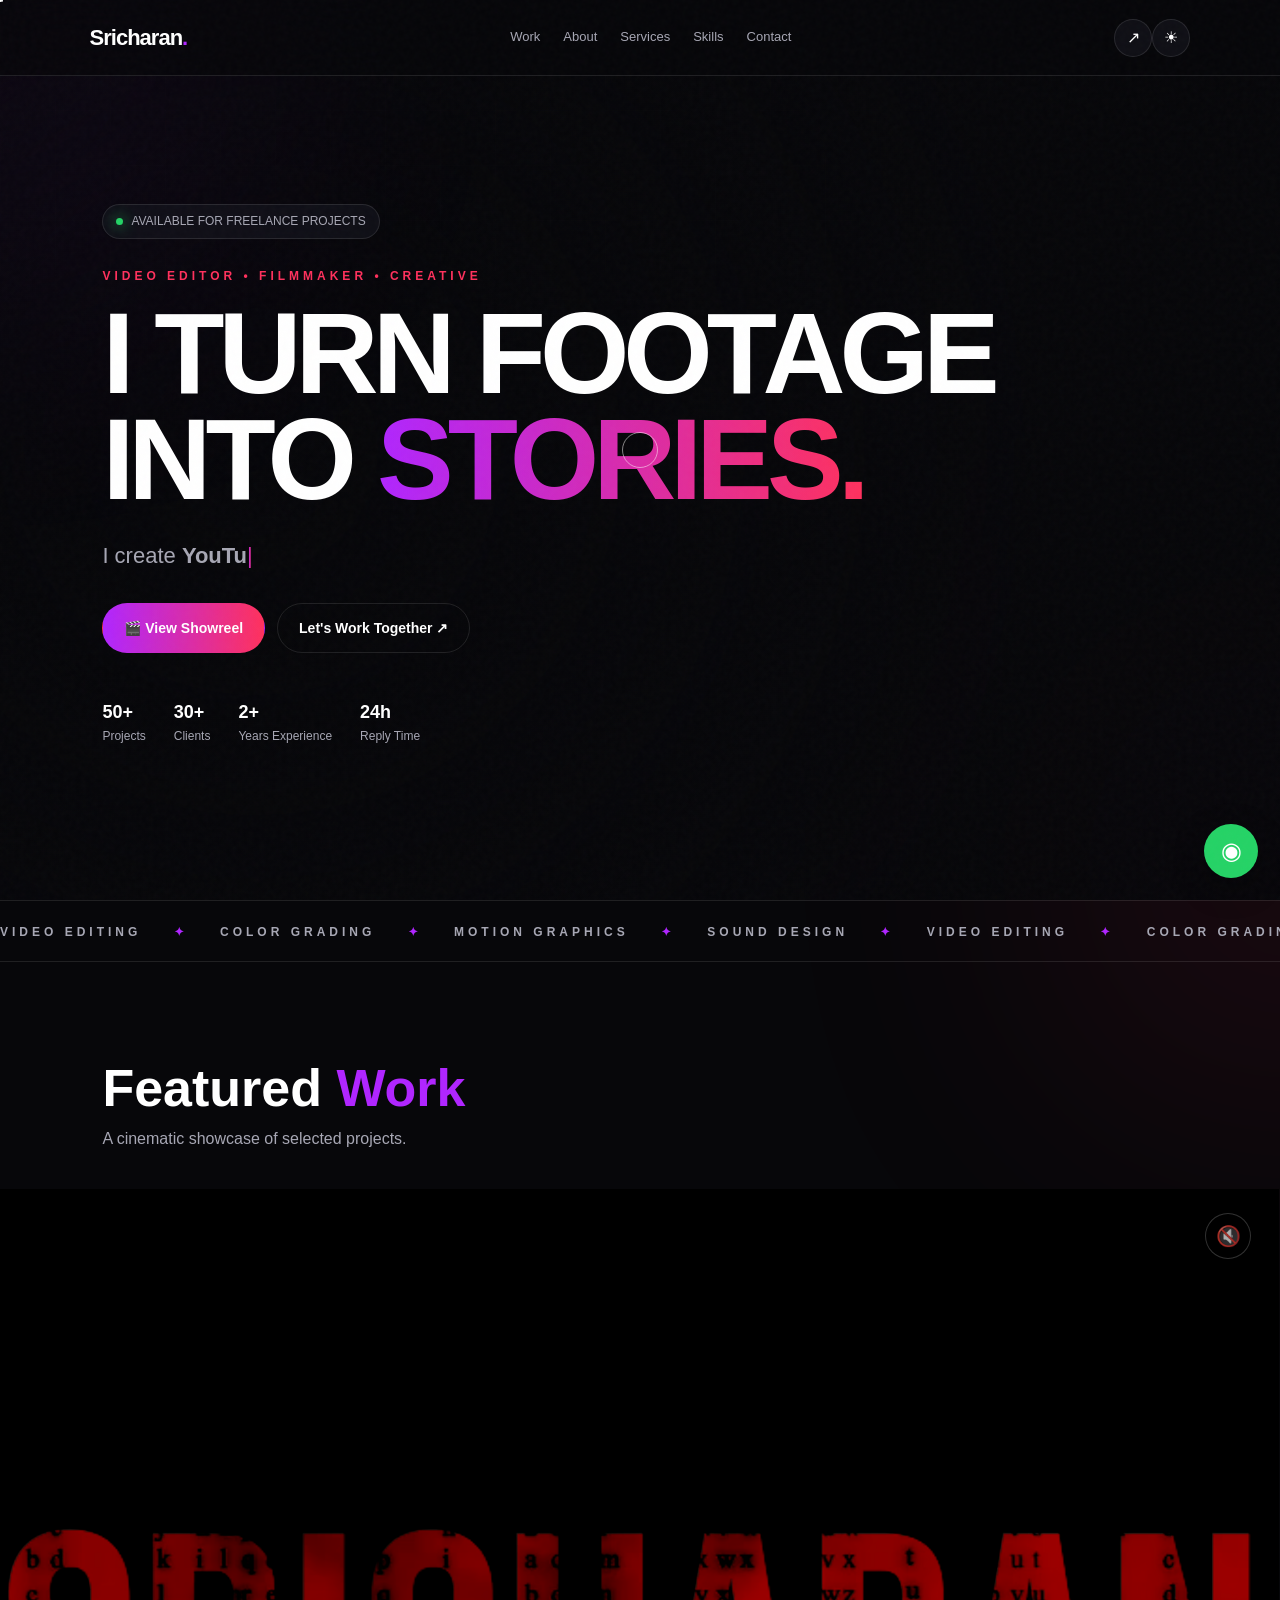
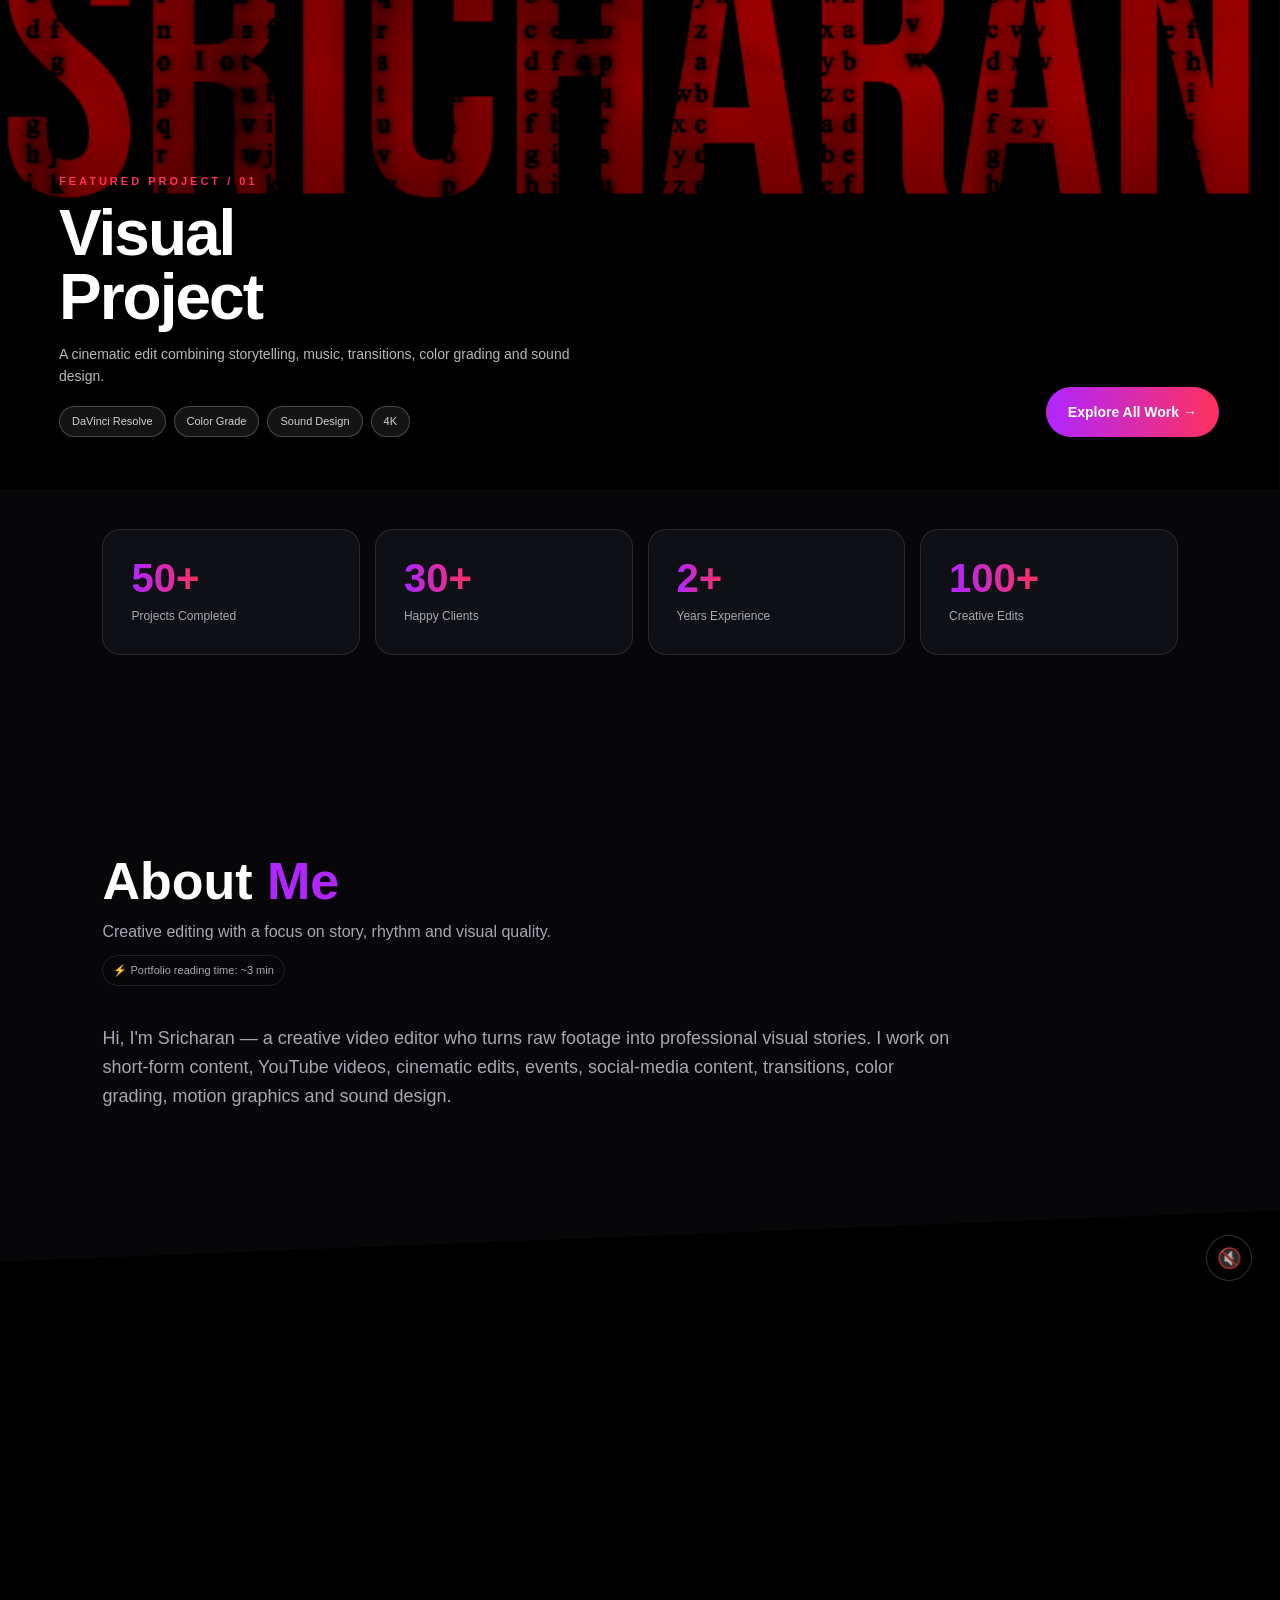
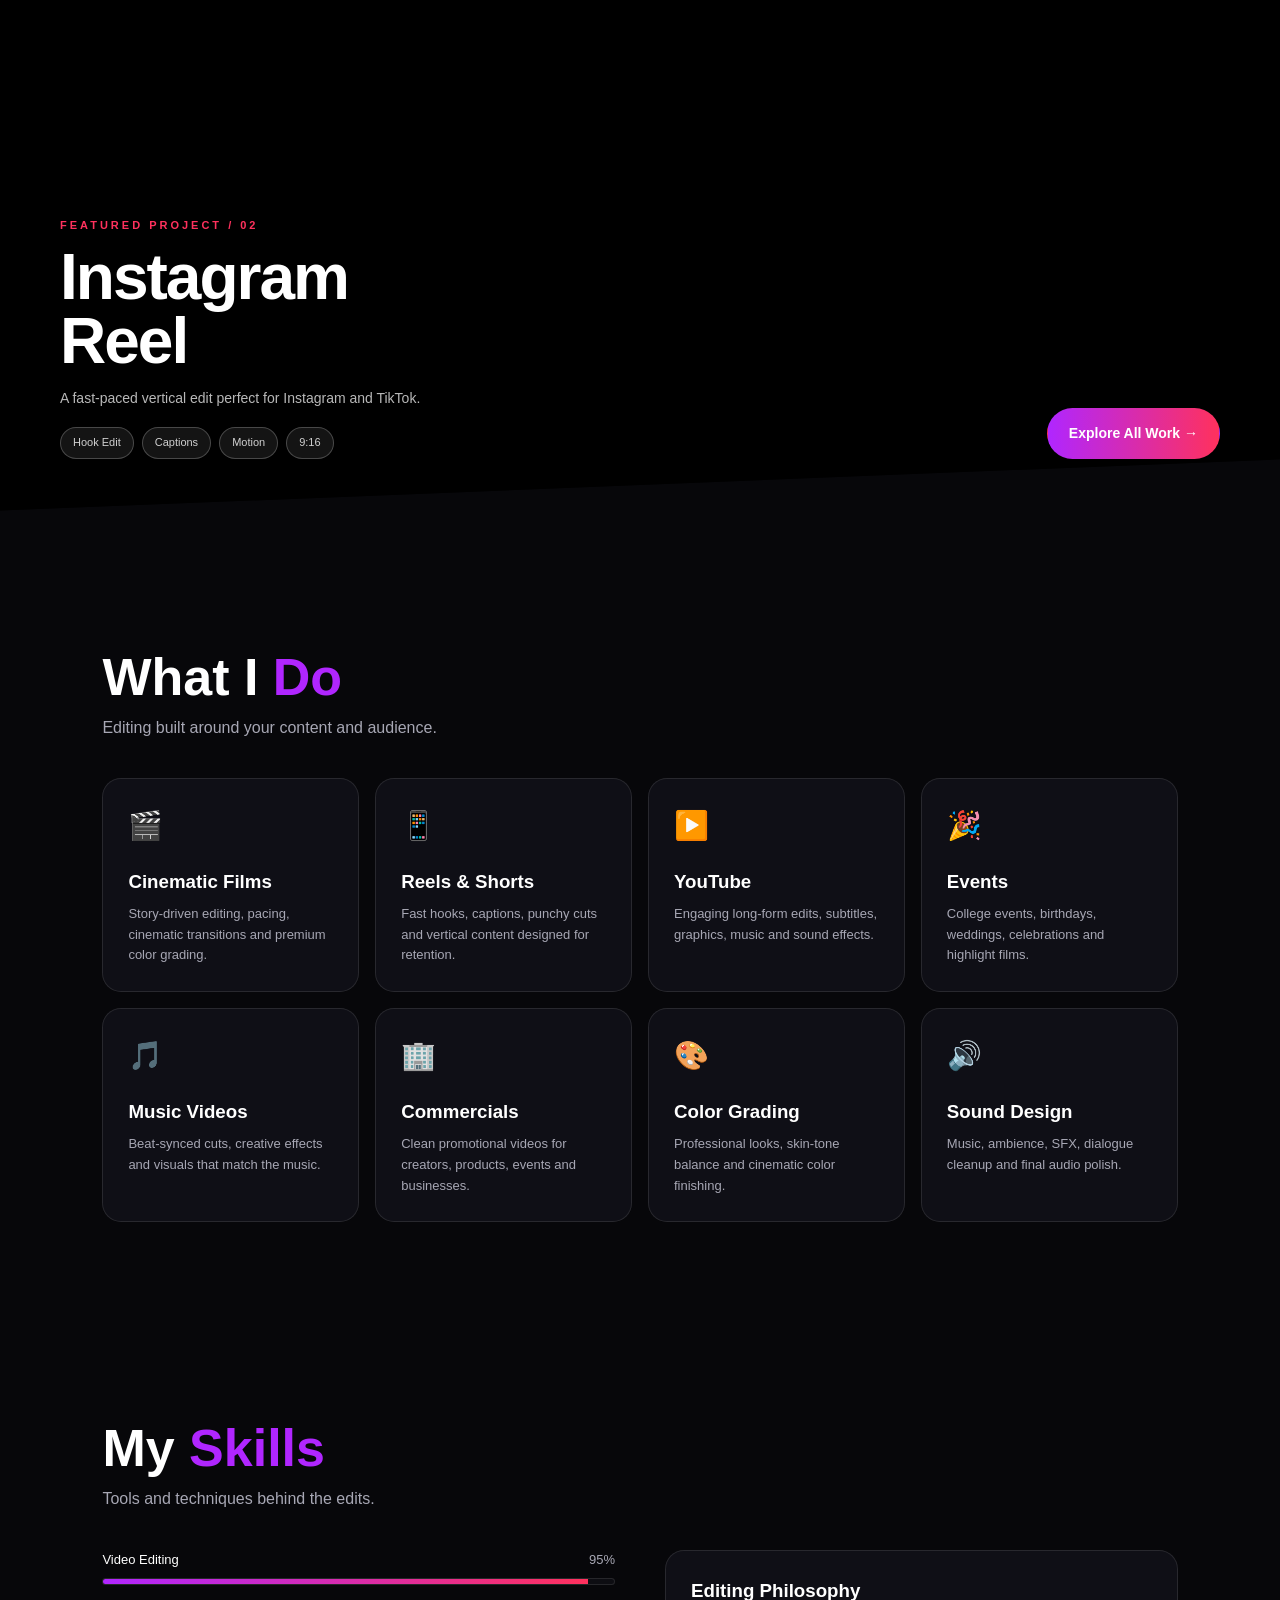
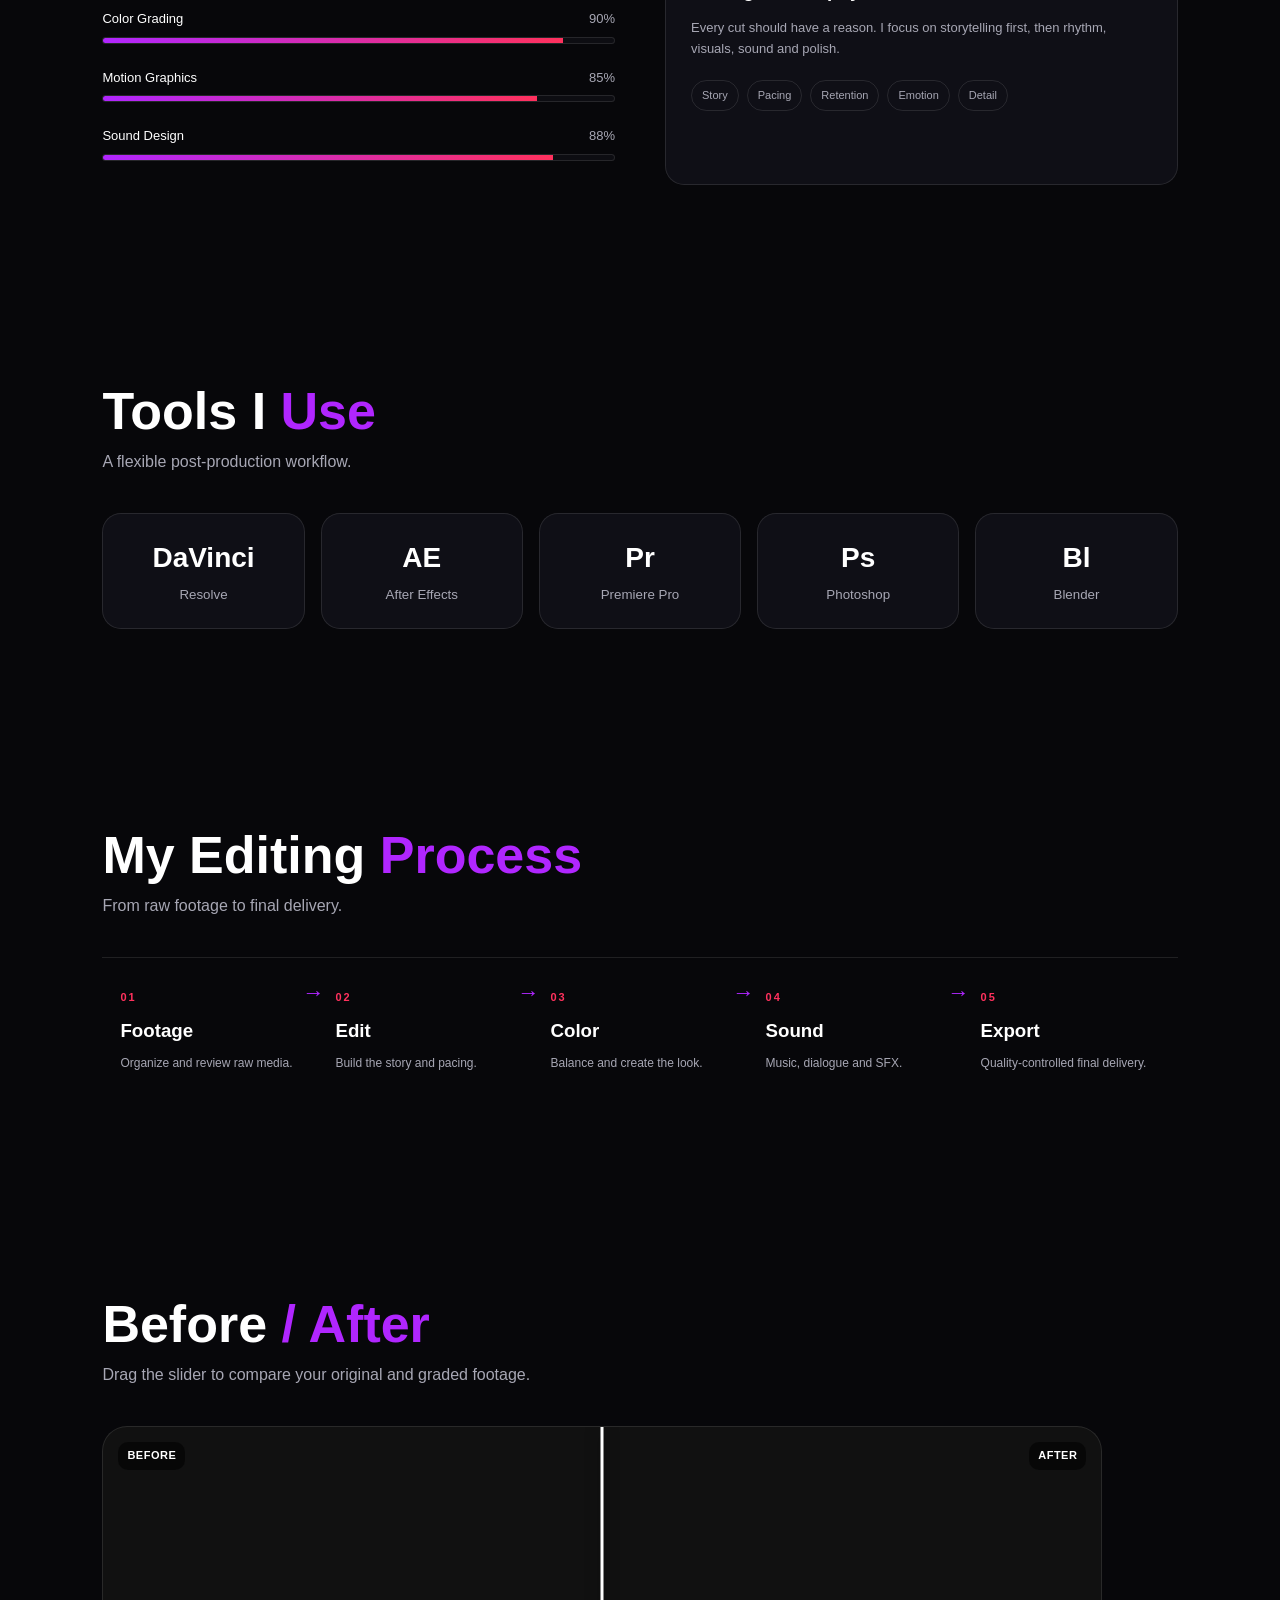
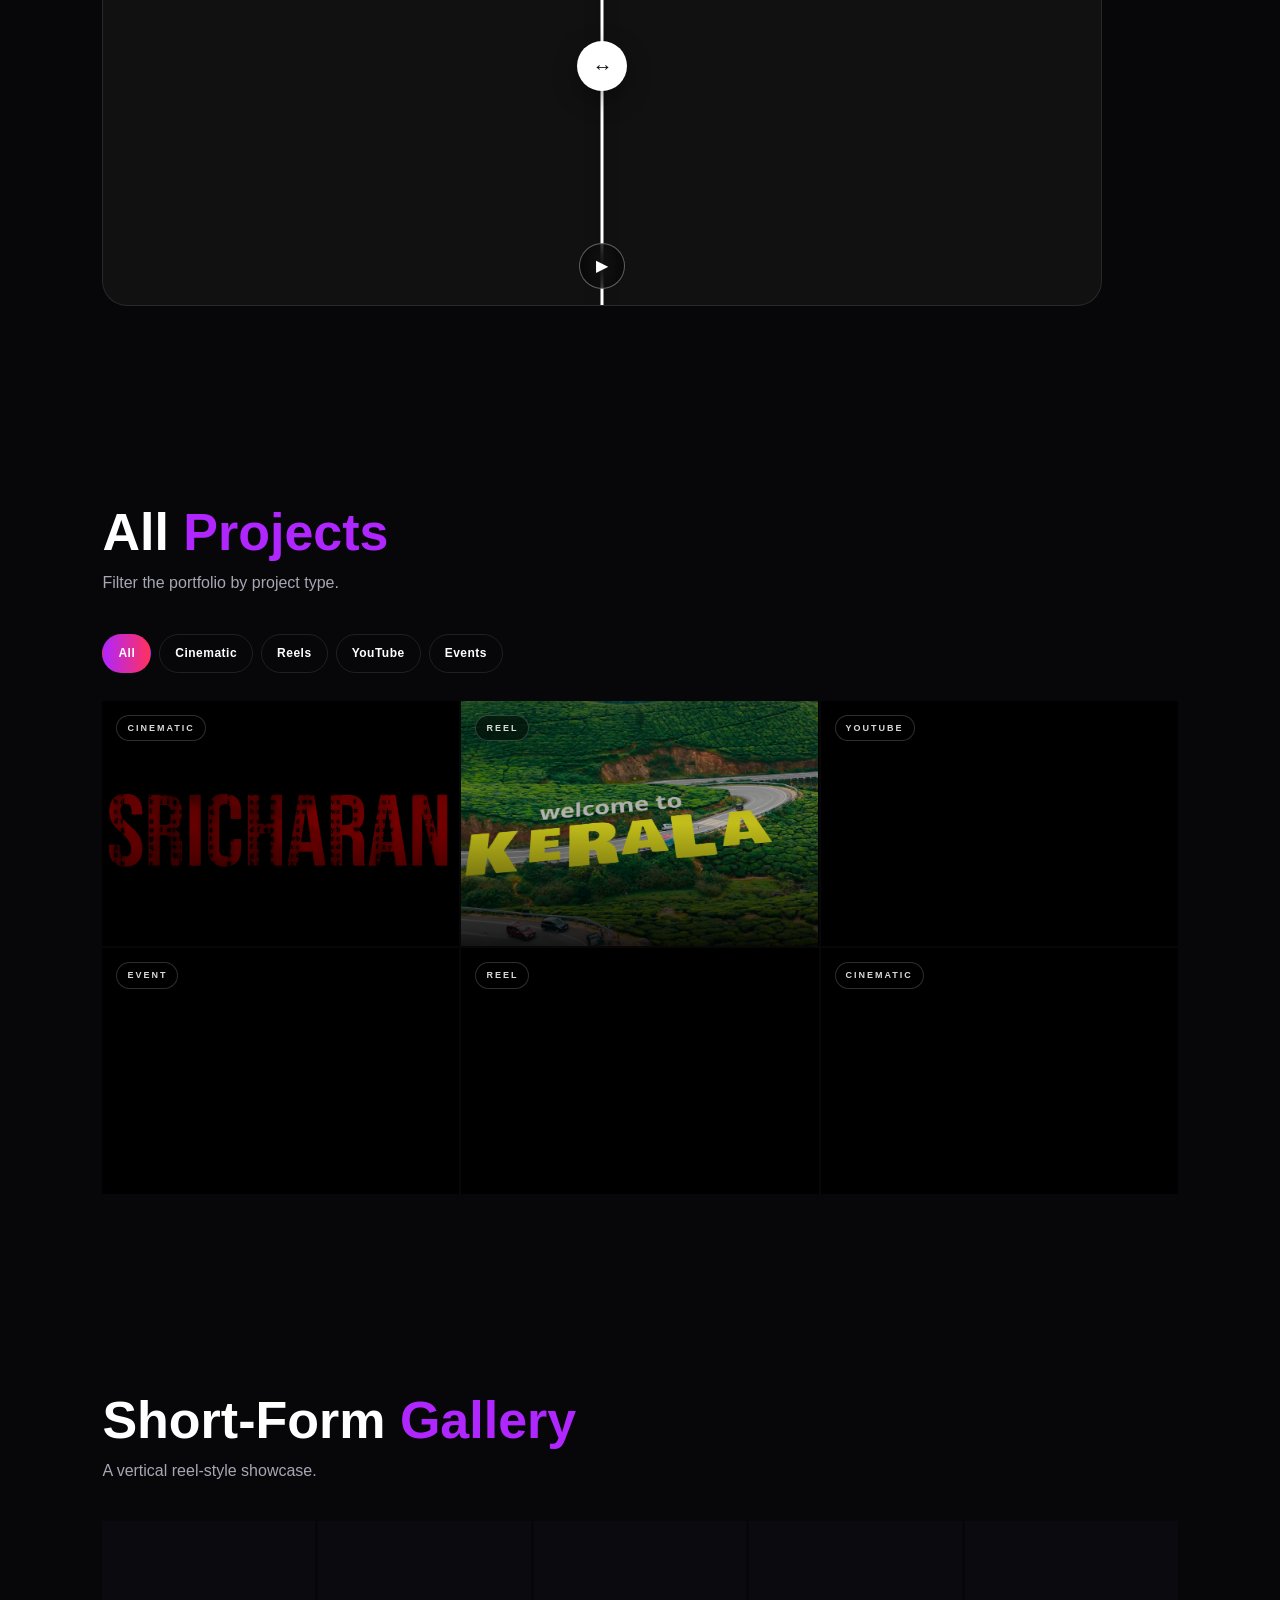
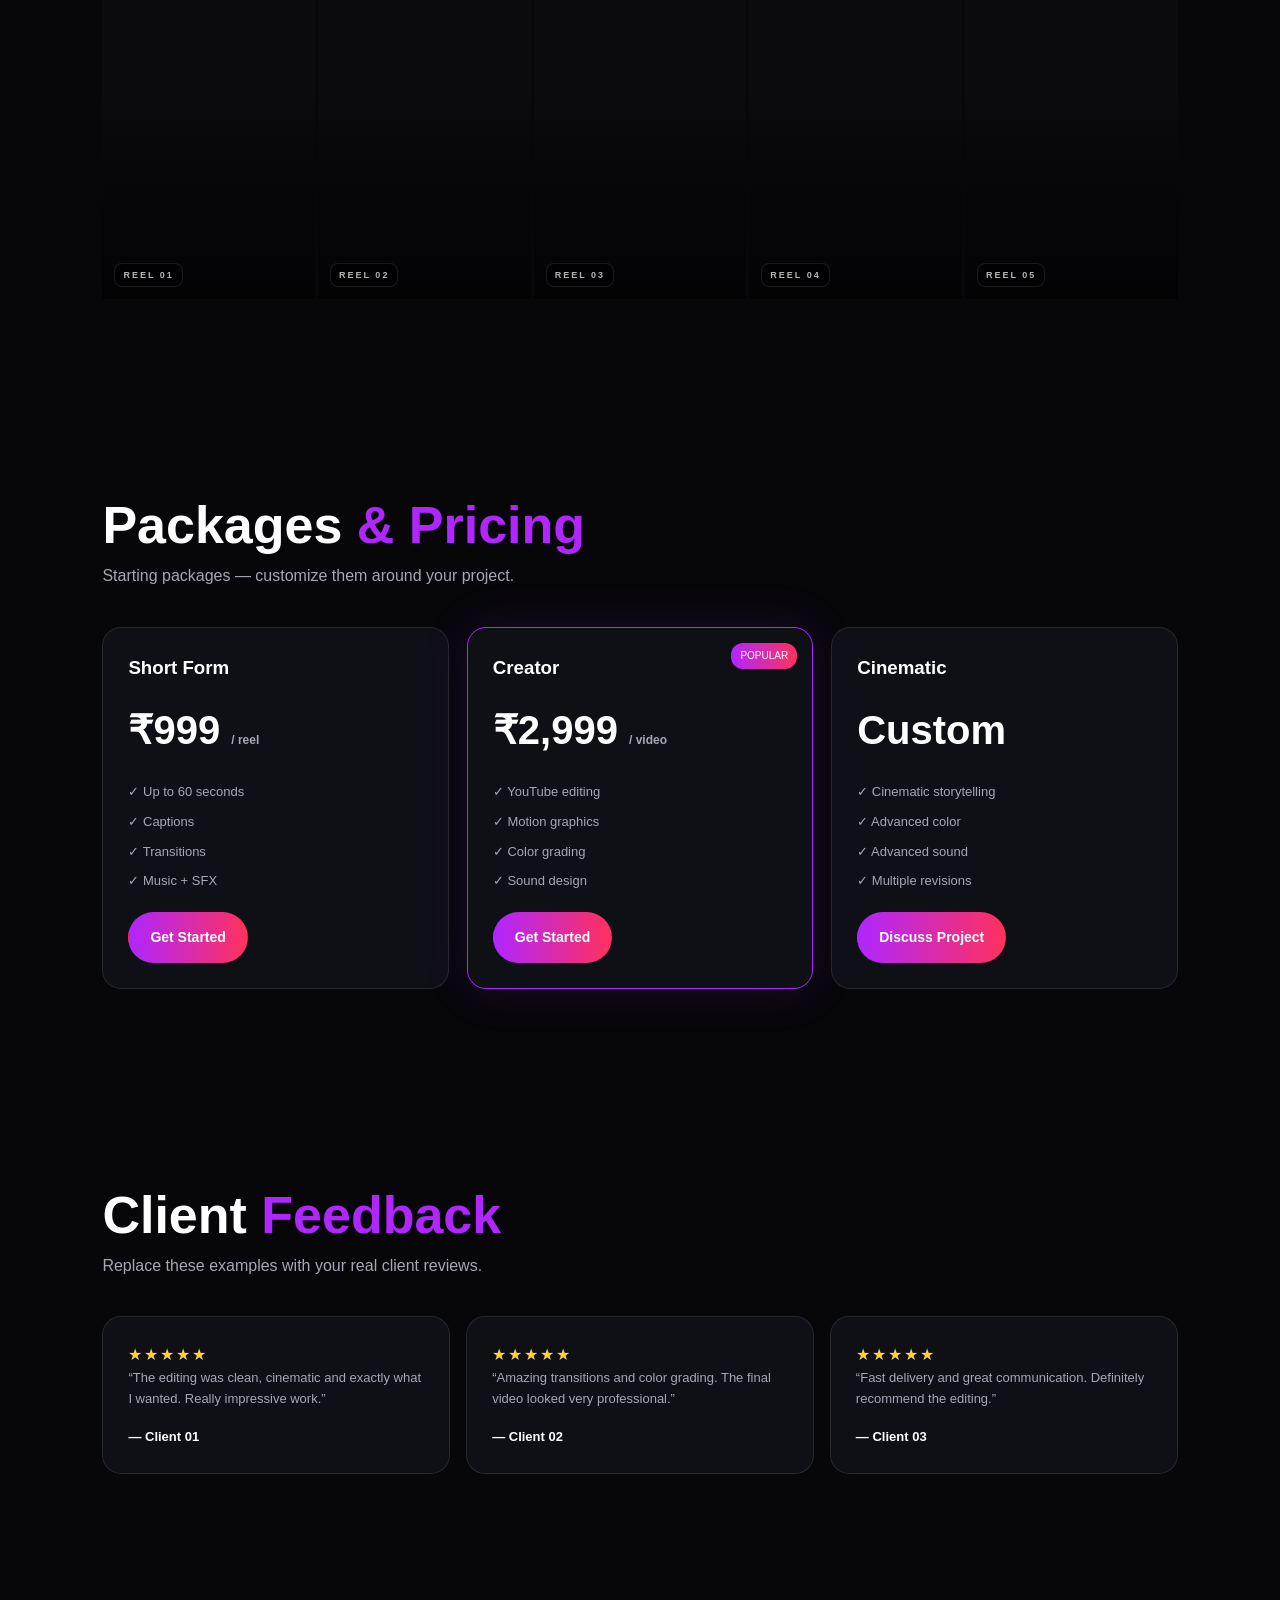
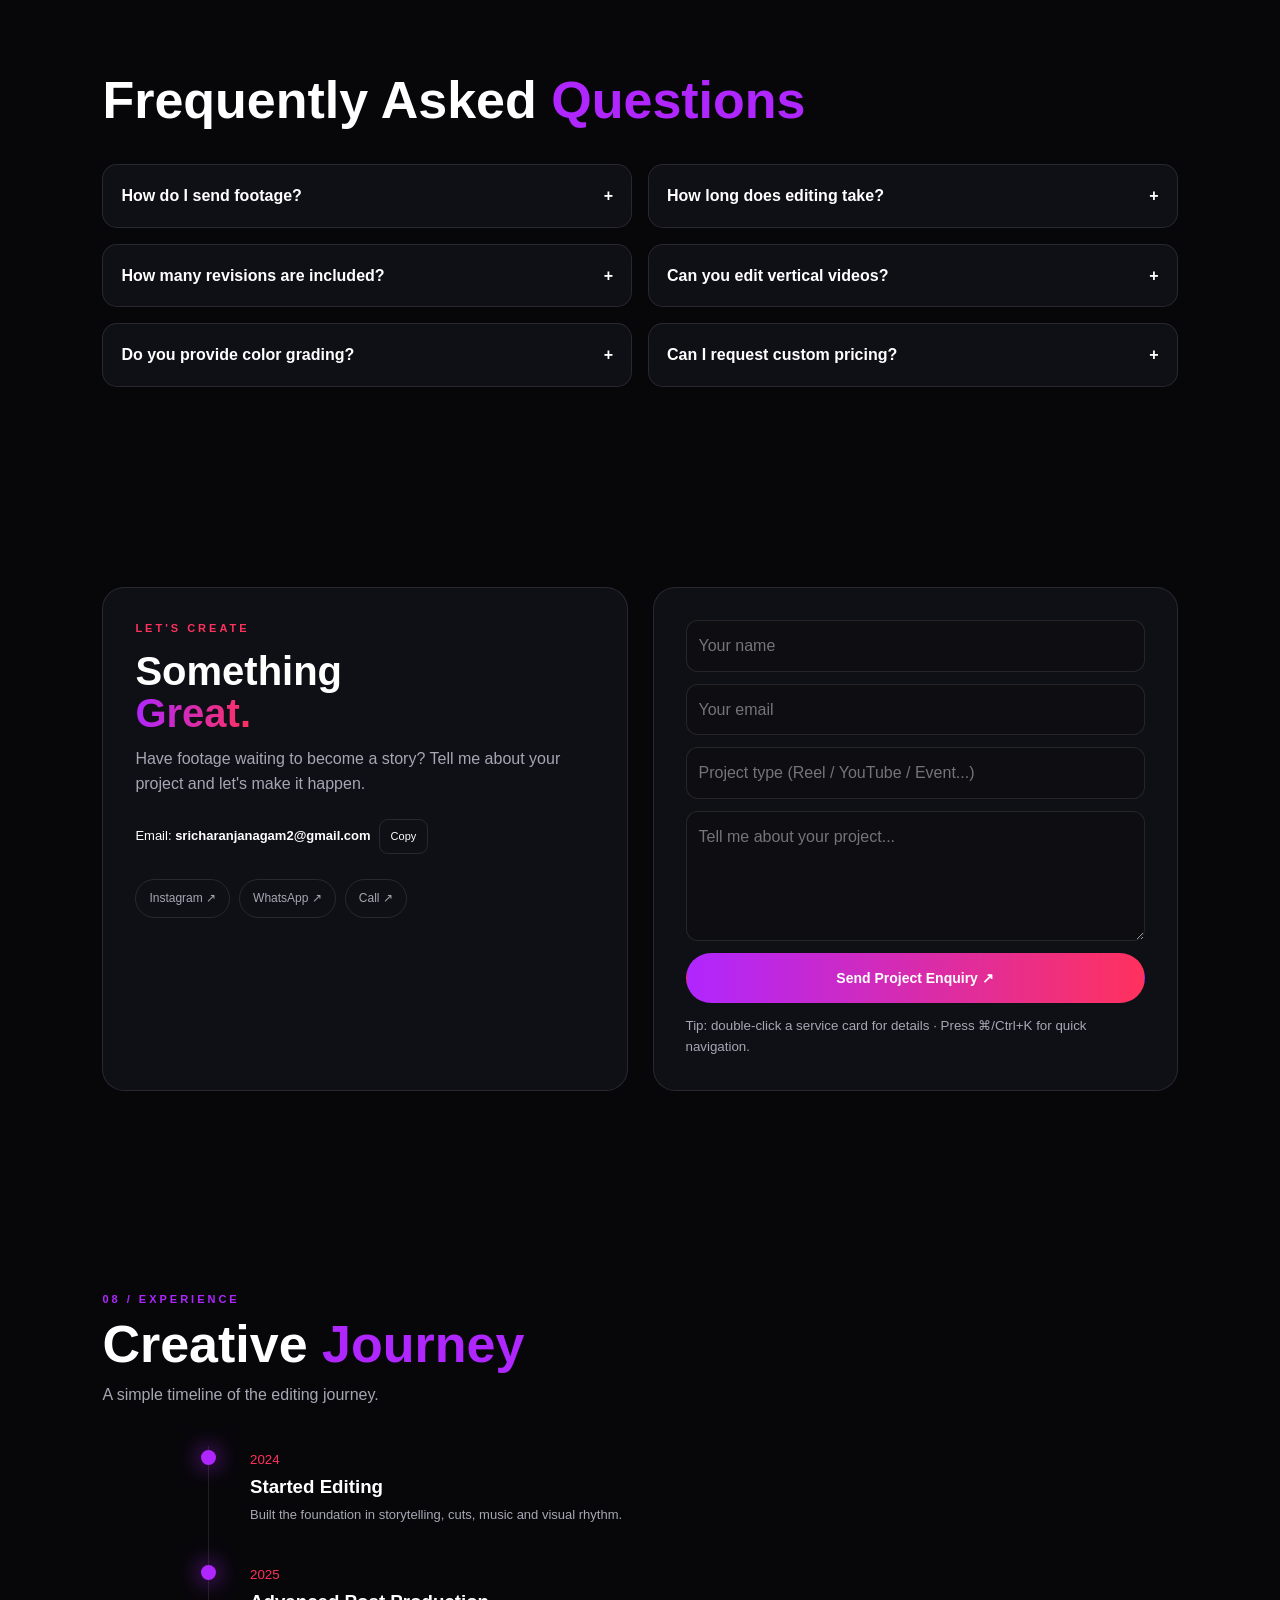
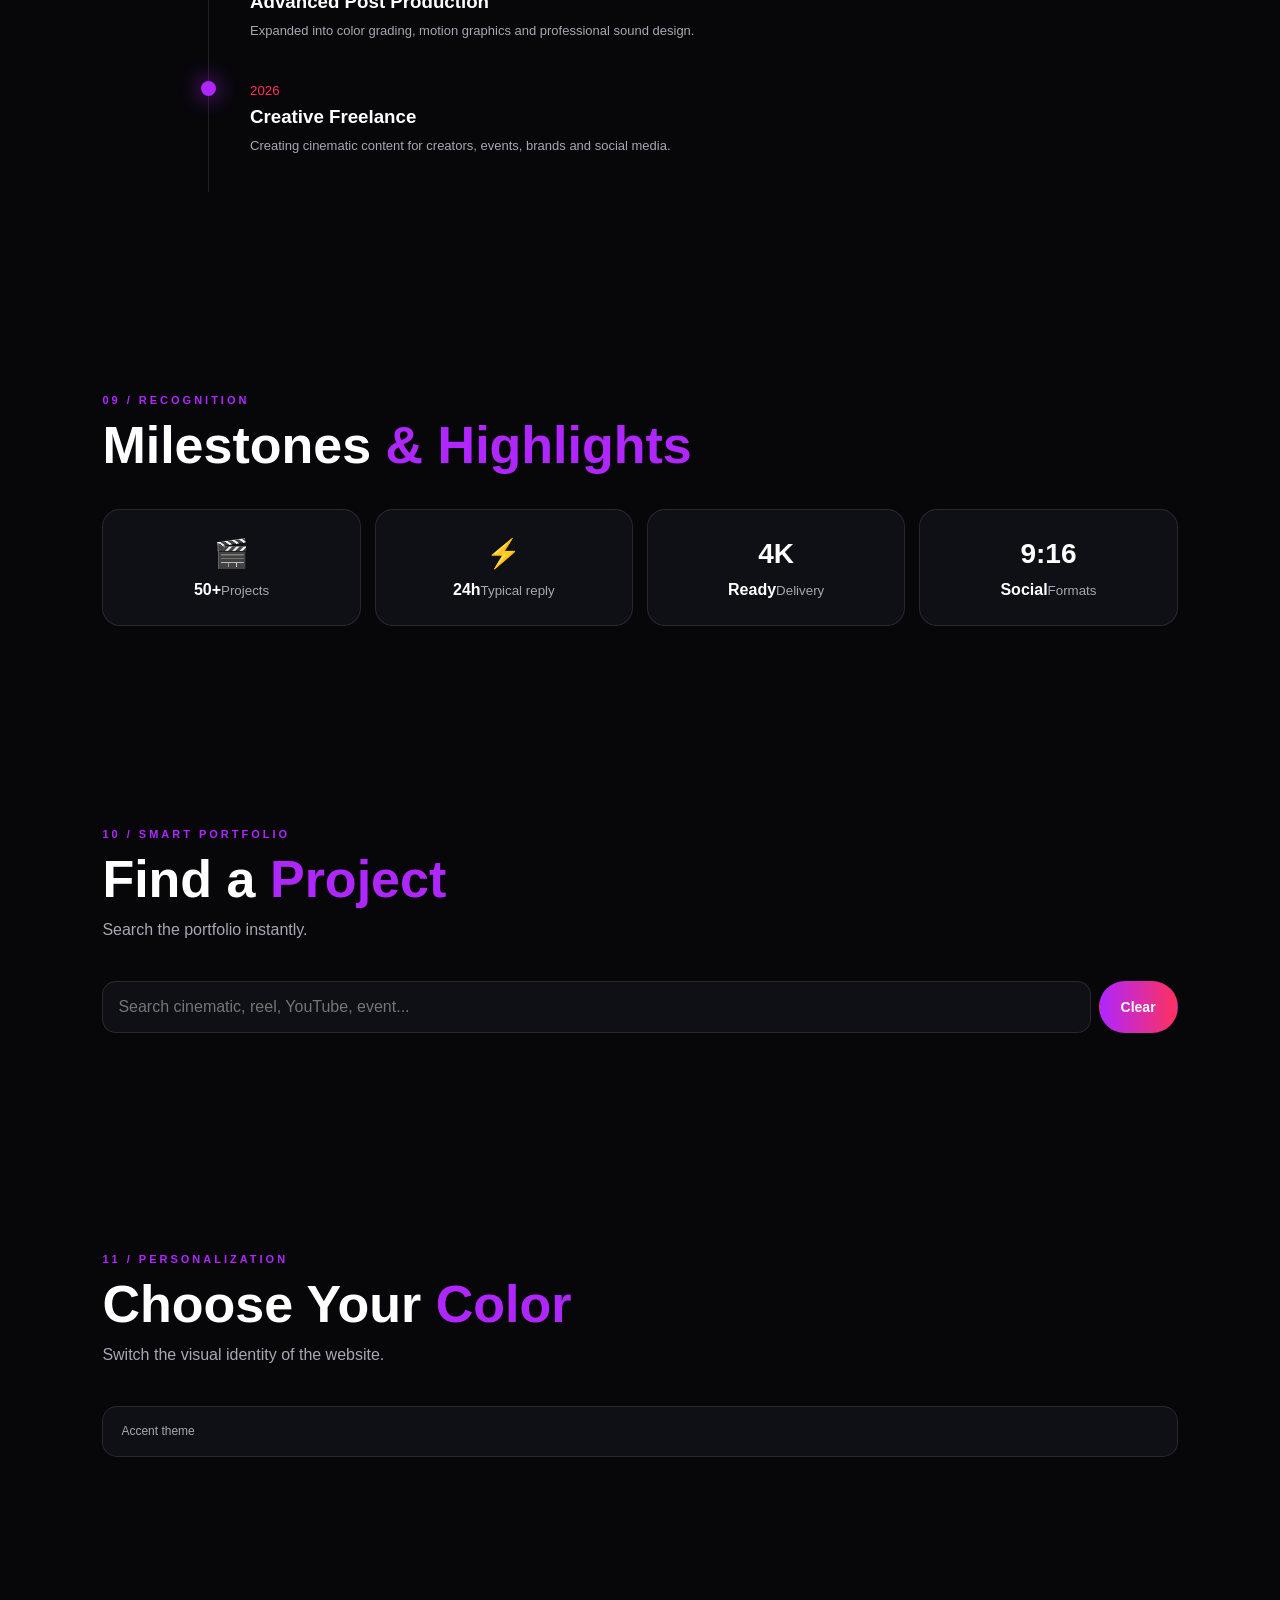
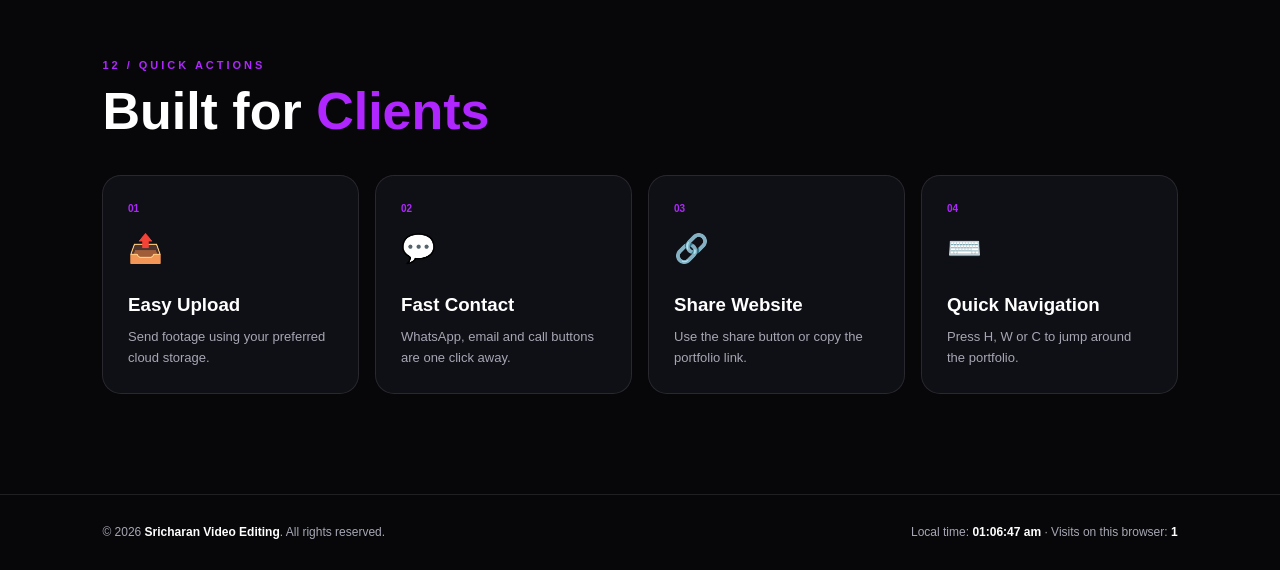
==== commit 30bde167: "updated replay1" ====
--- a/index.html
+++ b/index.html
@@ -44,11 +44,30 @@
 .loader-bar i{display:block;height:100%;width:0;background:linear-gradient(90deg,var(--purple),var(--pink));animation:load 1.7s forwards}
 @keyframes load{to{width:100%}}
 
-/* 03 Cursor */
-.cursor,.cursor-dot{position:fixed;pointer-events:none;z-index:3000;transform:translate(-50%,-50%);border-radius:50%}
-.cursor{width:32px;height:32px;border:1px solid rgba(255,255,255,.65);transition:width .2s,height .2s,background .2s}
-.cursor-dot{width:5px;height:5px;background:#fff}
-.cursor.big{width:60px;height:60px;background:rgba(176,38,255,.12);border-color:var(--purple)}
+/* 03 Cursor – simple cinematic */
+*{cursor:none!important}
+#cDot{
+  position:fixed;pointer-events:none;z-index:9999;
+  width:5px;height:5px;border-radius:50%;background:#fff;
+  transform:translate(-50%,-50%);
+  transition:transform .1s ease;
+  will-change:left,top;
+}
+#cRing{
+  position:fixed;pointer-events:none;z-index:9998;
+  width:36px;height:36px;border-radius:50%;
+  border:1.5px solid rgba(255,255,255,.5);
+  transform:translate(-50%,-50%);
+  transition:width .3s ease,height .3s ease,border-color .3s ease,box-shadow .3s ease;
+  will-change:left,top;
+}
+#cRing.hover{
+  width:54px;height:54px;
+  border-color:var(--purple);
+  box-shadow:0 0 20px rgba(176,38,255,.3);
+}
+#cDot.click{transform:translate(-50%,-50%) scale(0.5)}
+@media(max-width:650px){#cDot,#cRing{display:none}*{cursor:auto!important}}
 
 /* 04 Background blobs */
 .blob{position:fixed;width:430px;height:430px;border-radius:50%;filter:blur(150px);opacity:.13;z-index:-2;animation:float 12s ease-in-out infinite}
@@ -99,13 +118,67 @@
 .reveal{opacity:0;transform:translateY(35px);transition:.8s}
 .reveal.show{opacity:1;transform:none}
 
-/* 08 Featured project */
-.featured{display:grid;grid-template-columns:1.4fr .8fr;gap:22px}
-.featured-media{min-height:470px;border-radius:25px;overflow:hidden;position:relative;border:1px solid var(--line);background:#000;box-shadow:var(--shadow)}
-.featured-media video,.featured-media img{width:100%;height:100%;object-fit:cover}
+/* 08 Featured project – full-bleed cinematic section */
+.featured-section{
+  position:relative;
+  width:100vw;
+  height:100vh;
+  min-height:520px;
+  overflow:hidden;
+  border-radius:0;
+  border:none;
+  box-shadow:none;
+  background:#000;
+  margin-left:calc(-8vw - 1px);
+  margin-right:calc(-8vw - 1px);
+  margin-bottom:40px;
+}
+/* Featured 02 sits directly in <main> — no section padding to break out of */
+#featuredSection2{
+  margin-left:0;
+  margin-right:0;
+  clip-path:polygon(0 4vw, 100% 0, 100% calc(100% - 4vw), 0 100%);
+  padding: 4vw 0; /* Add padding to compensate for the cut edges */
+}
+.featured-section video{position:absolute;inset:0;width:100%;height:100%;object-fit:cover;z-index:0}
+.featured-section-overlay{position:absolute;inset:0;z-index:1;pointer-events:none;background:linear-gradient(to top,rgba(0,0,0,.65) 0%,transparent 45%)}
+.featured-section-content{position:absolute;inset:0;z-index:3;display:flex;flex-direction:column;justify-content:flex-end;padding:52px 60px}
+.featured-section-meta{display:flex;align-items:center;gap:14px;margin-bottom:18px}
+.featured-play-btn{display:none}
+.featured-play-btn:hover{}
+/* Clickable featured section */
+.featured-section{cursor:pointer}
+.featured-section-bottom{display:flex;align-items:flex-end;justify-content:space-between;gap:24px;flex-wrap:wrap}
+.featured-section-info{flex:1}
+.eyebrow{font-size:11px;letter-spacing:3px;color:var(--pink);font-weight:900}
+.featured-section-info h3{font-size:clamp(36px,5vw,72px);line-height:1;letter-spacing:-2px;margin:10px 0 14px;color:#fff}
+.featured-section-info p{color:rgba(255,255,255,.72);max-width:520px;font-size:14px}
+.featured-section-tags{display:flex;flex-wrap:wrap;gap:8px;margin-top:18px}
+.featured-section-tags .tag{border:1px solid rgba(255,255,255,.22);background:rgba(255,255,255,.08);backdrop-filter:blur(8px);color:rgba(255,255,255,.8);padding:6px 12px;border-radius:20px;font-size:11px}
+.featured-section-actions{display:flex;flex-direction:column;align-items:flex-end;gap:10px}
+/* Sound toggle button */
+.sound-btn{
+  position:absolute;
+  top:24px;
+  right:28px;
+  z-index:10;
+  width:46px;
+  height:46px;
+  border-radius:50%;
+  background:rgba(0,0,0,.45);
+  backdrop-filter:blur(14px);
+  border:1.5px solid rgba(255,255,255,.28);
+  color:#fff;
+  font-size:20px;
+  display:grid;
+  place-items:center;
+  cursor:pointer;
+  transition:transform .25s,background .25s,border-color .25s,box-shadow .25s;
+}
+.sound-btn:hover{transform:scale(1.12);background:rgba(176,38,255,.45);border-color:var(--purple);box-shadow:0 0 30px rgba(176,38,255,.35)}
+.sound-btn.muted{opacity:.7}
+/* stats row */
 .featured-info{border:1px solid var(--line);border-radius:25px;padding:32px;background:var(--card);backdrop-filter:blur(18px);display:flex;flex-direction:column;justify-content:center}
-.eyebrow{font-size:11px;letter-spacing:3px;color:var(--pink);font-weight:900}
-.featured-info h3{font-size:40px;line-height:1.05;margin:12px 0}
 .tags{display:flex;flex-wrap:wrap;gap:8px;margin:20px 0}
 .tag{border:1px solid var(--line);padding:6px 10px;border-radius:20px;color:var(--muted);font-size:11px}
 
@@ -147,28 +220,141 @@
 .slider-handle{position:absolute;top:50%;left:50%;transform:translate(-50%,-50%);width:48px;height:48px;border-radius:50%;background:#fff;color:#111;display:grid;place-items:center;z-index:5;font-weight:900}
 .compare input{position:absolute;inset:0;width:100%;height:100%;opacity:0;z-index:6;cursor:ew-resize}
 
-/* 15 Portfolio */
-.filters{display:flex;gap:8px;flex-wrap:wrap;margin-bottom:22px}
-.filter{padding:9px 15px;border-radius:22px;border:1px solid var(--line);background:transparent;color:var(--text)}
+/* 15 Portfolio – cinematic cards */
+.filters{display:flex;gap:8px;flex-wrap:wrap;margin-bottom:28px}
+.filter{padding:9px 15px;border-radius:22px;border:1px solid var(--line);background:transparent;color:var(--text);font-size:12px;font-weight:700;letter-spacing:.5px}
 .filter.active,.filter:hover{background:linear-gradient(90deg,var(--purple),var(--pink));border-color:transparent;color:#fff}
-.portfolio{display:grid;grid-template-columns:repeat(3,1fr);gap:18px}
-.project{overflow:hidden;padding:0}
-.project-media{height:235px;position:relative;background:#000;overflow:hidden}
-.project-media video{width:100%;height:100%;object-fit:cover;transition:.5s}
-.project:hover .project-media video{transform:scale(1.05)}
-.project-overlay{position:absolute;inset:0;display:flex;align-items:center;justify-content:center;background:rgba(0,0,0,.2);opacity:0;transition:.3s}
-.project:hover .project-overlay{opacity:1}
-.play{width:58px;height:58px;border-radius:50%;display:grid;place-items:center;background:rgba(255,255,255,.18);backdrop-filter:blur(10px);color:#fff;font-size:20px}
-.project-body{padding:20px}.project-body h3{margin-bottom:5px}.project-body p{font-size:12px;color:var(--muted)}
+.portfolio{display:grid;grid-template-columns:repeat(3,1fr);gap:2px}
+.project{overflow:hidden;padding:0;border-radius:0;border:none;background:#000;position:relative;aspect-ratio:16/11;transition:none}
+.project:hover{transform:none;box-shadow:none;border-color:transparent}
+.project-media{
+  position:absolute;inset:0;
+  background:#000;overflow:hidden;
+}
+.project-media video{
+  width:100%;height:100%;object-fit:cover;
+  transition:transform .7s cubic-bezier(.25,.46,.45,.94),filter .5s ease;
+  filter:brightness(.85);
+}
+.project:hover .project-media video{
+  transform:scale(1.06);
+  filter:brightness(1);
+}
+/* Dark vignette always-on */
+.project-media::after{
+  content:"";
+  position:absolute;inset:0;
+  background:linear-gradient(to top,rgba(0,0,0,.85) 0%,rgba(0,0,0,.1) 50%,rgba(0,0,0,.3) 100%);
+  z-index:1;
+  transition:opacity .4s;
+}
+/* Category pill */
+.proj-cat{
+  position:absolute;top:14px;left:14px;z-index:4;
+  font-size:9px;font-weight:900;letter-spacing:2px;
+  padding:5px 10px;border-radius:20px;
+  background:rgba(0,0,0,.5);backdrop-filter:blur(10px);
+  border:1px solid rgba(255,255,255,.18);color:rgba(255,255,255,.85);
+  text-transform:uppercase;
+}
+/* Info panel slides up from bottom */
+.proj-info{
+  position:absolute;bottom:0;left:0;right:0;z-index:3;
+  padding:20px 22px 22px;
+  transform:translateY(30px);
+  opacity:0;
+  transition:transform .4s cubic-bezier(.25,.46,.45,.94),opacity .4s ease;
+}
+.project:hover .proj-info{transform:translateY(0);opacity:1}
+.proj-info h3{
+  font-size:17px;font-weight:900;color:#fff;
+  margin-bottom:5px;letter-spacing:-.3px;
+}
+.proj-info p{font-size:11px;color:rgba(255,255,255,.65);margin-bottom:10px}
+.proj-tags{display:flex;gap:5px;flex-wrap:wrap}
+.proj-tags span{
+  font-size:9px;font-weight:700;letter-spacing:1px;
+  padding:3px 8px;border-radius:10px;
+  background:rgba(255,255,255,.1);backdrop-filter:blur(6px);
+  border:1px solid rgba(255,255,255,.15);color:rgba(255,255,255,.75);
+}
+/* Centered play button */
+.proj-play{
+  position:absolute;top:50%;left:50%;
+  transform:translate(-50%,-50%) scale(.7);
+  z-index:4;
+  width:62px;height:62px;border-radius:50%;
+  background:rgba(255,255,255,.13);
+  backdrop-filter:blur(14px);
+  border:2px solid rgba(255,255,255,.4);
+  color:#fff;font-size:22px;
+  display:grid;place-items:center;
+  opacity:0;
+  transition:transform .35s cubic-bezier(.34,1.56,.64,1),opacity .3s ease;
+}
+.project:hover .proj-play{
+  opacity:1;
+  transform:translate(-50%,-50%) scale(1);
+}
+.proj-play:hover{
+  background:rgba(176,38,255,.45);
+  border-color:var(--purple);
+  box-shadow:0 0 30px rgba(176,38,255,.4);
+}
 
 /* 16 Testimonials */
 .testimonials{grid-template-columns:repeat(3,1fr)}
 .stars{color:#ffd43b;letter-spacing:2px}.client{margin-top:18px;font-weight:800;font-size:13px}
 
-/* 17 Instagram/reel gallery */
-.reel-grid{display:grid;grid-template-columns:repeat(6,1fr);gap:10px}
-.reel-tile{aspect-ratio:9/13;border-radius:14px;overflow:hidden;position:relative;background:#111;border:1px solid var(--line)}
-.reel-tile video{width:100%;height:100%;object-fit:cover}.reel-tile span{position:absolute;left:10px;bottom:10px;font-size:11px;background:rgba(0,0,0,.55);padding:5px 8px;border-radius:10px}
+/* 17 Short-form reel gallery */
+.reel-grid{display:grid;grid-template-columns:repeat(5,1fr);gap:3px}
+.reel-tile{
+  aspect-ratio:9/16;overflow:hidden;position:relative;
+  background:#0a0a0f;
+}
+.reel-tile video{
+  width:100%;height:100%;object-fit:cover;
+  transition:transform .6s cubic-bezier(.25,.46,.45,.94),filter .5s ease;
+  filter:brightness(.8);
+}
+.reel-tile:hover video{transform:scale(1.05);filter:brightness(1)}
+/* Always-on gradient */
+.reel-tile::after{
+  content:"";
+  position:absolute;inset:0;
+  background:linear-gradient(to top,rgba(0,0,0,.75) 0%,transparent 55%);
+  z-index:1;pointer-events:none;
+}
+/* Hover overlay */
+.reel-overlay{
+  position:absolute;inset:0;z-index:3;
+  display:flex;flex-direction:column;
+  align-items:center;justify-content:center;
+  gap:10px;
+  opacity:0;transition:opacity .35s ease;
+}
+.reel-tile:hover .reel-overlay{opacity:1}
+.reel-play{
+  width:52px;height:52px;border-radius:50%;
+  background:rgba(255,255,255,.14);backdrop-filter:blur(12px);
+  border:1.5px solid rgba(255,255,255,.4);
+  color:#fff;font-size:18px;
+  display:grid;place-items:center;
+  transform:scale(.8);transition:transform .35s cubic-bezier(.34,1.56,.64,1),background .25s;
+}
+.reel-tile:hover .reel-play{transform:scale(1)}
+.reel-play:hover{background:rgba(176,38,255,.45);border-color:var(--purple);box-shadow:0 0 25px rgba(176,38,255,.4)}
+/* Bottom label */
+.reel-label{
+  position:absolute;bottom:12px;left:12px;z-index:2;
+  font-size:9px;font-weight:900;letter-spacing:2px;
+  color:rgba(255,255,255,.7);
+  padding:4px 8px;border-radius:8px;
+  background:rgba(0,0,0,.4);backdrop-filter:blur(8px);
+  border:1px solid rgba(255,255,255,.1);
+}
+@media(max-width:900px){.reel-grid{grid-template-columns:repeat(3,1fr)}}
+@media(max-width:650px){.reel-grid{grid-template-columns:repeat(2,1fr)}}
 
 /* 18 Pricing */
 .pricing{display:grid;grid-template-columns:repeat(3,1fr);gap:18px}
@@ -197,8 +383,10 @@
 #topBtn{position:fixed;right:22px;bottom:88px;width:43px;height:43px;border-radius:50%;display:none;background:var(--card);border:1px solid var(--line);color:var(--text);z-index:900}
 
 /* 23 Modal */
-.modal{position:fixed;inset:0;background:rgba(0,0,0,.94);z-index:1500;display:none;align-items:center;justify-content:center;padding:30px}
-.modal.show{display:flex}.modal video{max-width:100%;max-height:85vh}.close{position:absolute;right:25px;top:15px;color:#fff;font-size:38px}
+.modal{position:fixed;inset:0;background:rgba(0,0,0,.98);z-index:1500;display:none;align-items:center;justify-content:center;padding:0}
+.modal.show{display:flex}
+.modal video{width:100%;height:100%;max-width:100%;max-height:100%;object-fit:contain}
+.close{position:absolute;right:25px;top:15px;color:#fff;font-size:38px;z-index:2;background:rgba(0,0,0,.5);border-radius:50%;width:48px;height:48px;display:grid;place-items:center;border:1px solid rgba(255,255,255,.2)}
 
 /* 24 Toast */
 .toast{position:fixed;left:50%;bottom:25px;transform:translate(-50%,30px);background:#17171e;color:#fff;border:1px solid var(--line);padding:10px 16px;border-radius:25px;opacity:0;transition:.3s;z-index:2500;font-size:12px}.toast.show{opacity:1;transform:translate(-50%,0)}
@@ -583,8 +771,8 @@
   </div>
 </div>
 
-<div class="cursor" id="cursor"></div>
-<div class="cursor-dot" id="cursorDot"></div>
+<div id="cDot"></div>
+<div id="cRing"></div>
 <div class="blob one"></div><div class="blob two"></div>
 
 <nav>
@@ -604,7 +792,6 @@
 <!-- ===== EXTRA UI ===== -->
 <canvas id="particleCanvas"></canvas>
 
-<button class="color-picker" id="colorPicker" aria-label="Change color theme">🎨</button>
 <div class="color-panel" id="colorPanel">
   <h4>Choose a color</h4>
   <div class="palette">
@@ -687,18 +874,29 @@
     <div><h2 class="section-title">Featured <span>Work</span></h2><p class="subtitle">A cinematic showcase of selected projects.</p></div>
   </div>
 
-  <div class="featured">
-    <div class="featured-media">
-      <video controls poster="images/cinematic-thumbnail.jpg">
-        <source src="videos/cinematic-project.mp4" type="video/mp4">
-      </video>
-    </div>
-    <div class="featured-info">
-      <div class="eyebrow">FEATURED PROJECT / 01</div>
-      <h3>Cinematic<br>Project</h3>
-      <p class="subtitle">A cinematic edit combining storytelling, music, transitions, color grading and sound design.</p>
-      <div class="tags"><span class="tag">DaVinci Resolve</span><span class="tag">Color Grade</span><span class="tag">Sound Design</span><span class="tag">4K</span></div>
-      <a class="btn" href="#portfolio">Explore All Work →</a>
+  <div class="featured-section">
+    <video id="featuredBgVideo" autoplay muted loop playsinline poster="images/cinematic-thumbnail.jpg">
+      <source src="videos/cinematic-project.mp4" type="video/mp4">
+    </video>
+    <div class="featured-section-overlay"></div>
+
+    <!-- Sound toggle button -->
+    <button class="sound-btn muted" id="featuredSoundBtn" aria-label="Toggle sound">🔇</button>
+
+    <div class="featured-section-content">
+      <div class="featured-section-bottom">
+        <div class="featured-section-info">
+          <div class="eyebrow">FEATURED PROJECT / 01</div>
+          <h3>Visual<br>Project</h3>
+          <p>A cinematic edit combining storytelling, music, transitions, color grading and sound design.</p>
+          <div class="featured-section-tags">
+            <span class="tag">DaVinci Resolve</span><span class="tag">Color Grade</span><span class="tag">Sound Design</span><span class="tag">4K</span>
+          </div>
+        </div>
+        <div class="featured-section-actions">
+          <a class="btn" href="#portfolio" style="white-space:nowrap" onclick="event.stopPropagation()">Explore All Work →</a>
+        </div>
+      </div>
     </div>
   </div>
 
@@ -718,6 +916,32 @@
     transitions, color grading, motion graphics and sound design.
   </p>
 </section>
+
+<!-- Featured Project 02 -->
+<div class="featured-section" id="featuredSection2">
+  <video id="featuredBgVideo2" autoplay muted loop playsinline>
+    <source src="videos/instagram-reel.mp4" type="video/mp4">
+  </video>
+  <div class="featured-section-overlay"></div>
+
+  <button class="sound-btn muted" id="featuredSoundBtn2" aria-label="Toggle sound">🔇</button>
+
+  <div class="featured-section-content">
+    <div class="featured-section-bottom">
+      <div class="featured-section-info">
+        <div class="eyebrow">FEATURED PROJECT / 02</div>
+        <h3>Instagram<br>Reel</h3>
+        <p>A fast-paced vertical edit perfect for Instagram and TikTok.</p>
+        <div class="featured-section-tags">
+          <span class="tag">Hook Edit</span><span class="tag">Captions</span><span class="tag">Motion</span><span class="tag">9:16</span>
+        </div>
+      </div>
+      <div class="featured-section-actions">
+        <a class="btn" href="#portfolio" style="white-space:nowrap" onclick="event.stopPropagation()">Explore All Work →</a>
+      </div>
+    </div>
+  </div>
+</div>
 
 <section id="services" class="reveal">
   <div class="section-head"><div><h2 class="section-title">What I <span>Do</span></h2><p class="subtitle">Editing built around your content and audience.</p></div></div>
@@ -812,29 +1036,65 @@
     <button class="filter" data-filter="reel">Reels</button><button class="filter" data-filter="youtube">YouTube</button><button class="filter" data-filter="event">Events</button>
   </div>
   <div class="portfolio">
-    <article class="card project" data-category="cinematic">
-      <div class="project-media"><video muted loop preload="metadata" poster="images/cinematic-thumbnail.jpg"><source src="videos/cinematic-project.mp4" type="video/mp4"></video><div class="project-overlay"><button class="play" onclick="openVideo('videos/cinematic-project.mp4')">▶</button></div></div>
-      <div class="project-body"><h3>Cinematic Project</h3><p>Color grade • Sound design • Storytelling</p></div>
+    <article class="card project" data-category="cinematic" onclick="openVideo('videos/cinematic-project.mp4')">
+      <div class="project-media"><video muted loop preload="metadata" poster="images/cinematic-thumbnail.jpg"><source src="videos/cinematic-project.mp4" type="video/mp4"></video></div>
+      <div class="proj-cat">Cinematic</div>
+      <button class="proj-play" aria-label="Play">▶</button>
+      <div class="proj-info">
+        <h3>Cinematic Project</h3>
+        <p>Color grade • Sound design • Storytelling</p>
+        <div class="proj-tags"><span>DaVinci Resolve</span><span>4K</span><span>Color Grade</span></div>
+      </div>
     </article>
-    <article class="card project" data-category="reel">
-      <div class="project-media"><video muted loop preload="metadata" poster="images/reel-thumbnail.jpg"><source src="videos/instagram-reel.mp4" type="video/mp4"></video><div class="project-overlay"><button class="play" onclick="openVideo('videos/instagram-reel.mp4')">▶</button></div></div>
-      <div class="project-body"><h3>Instagram Reel</h3><p>Vertical • Fast-paced • Captions</p></div>
+    <article class="card project" data-category="reel" onclick="openVideo('videos/instagram-reel.mp4')">
+      <div class="project-media"><video muted loop preload="metadata" poster="images/reel-thumbnail.jpg"><source src="videos/instagram-reel.mp4" type="video/mp4"></video></div>
+      <div class="proj-cat">Reel</div>
+      <button class="proj-play" aria-label="Play">▶</button>
+      <div class="proj-info">
+        <h3>Instagram Reel</h3>
+        <p>Vertical • Fast-paced • Captions</p>
+        <div class="proj-tags"><span>9:16</span><span>Hook Edit</span><span>Motion</span></div>
+      </div>
     </article>
-    <article class="card project" data-category="youtube">
-      <div class="project-media"><video muted loop preload="metadata" poster="images/youtube-thumbnail.jpg"><source src="videos/youtube-video.mp4" type="video/mp4"></video><div class="project-overlay"><button class="play" onclick="openVideo('videos/youtube-video.mp4')">▶</button></div></div>
-      <div class="project-body"><h3>YouTube Video</h3><p>Long-form • Graphics • Sound</p></div>
+    <article class="card project" data-category="youtube" onclick="openVideo('videos/youtube-video.mp4')">
+      <div class="project-media"><video muted loop preload="metadata" poster="images/youtube-thumbnail.jpg"><source src="videos/youtube-video.mp4" type="video/mp4"></video></div>
+      <div class="proj-cat">YouTube</div>
+      <button class="proj-play" aria-label="Play">▶</button>
+      <div class="proj-info">
+        <h3>YouTube Video</h3>
+        <p>Long-form • Graphics • Sound</p>
+        <div class="proj-tags"><span>Long-form</span><span>Graphics</span><span>Sound</span></div>
+      </div>
     </article>
-    <article class="card project" data-category="event">
-      <div class="project-media"><video muted loop preload="metadata" poster="images/event-thumbnail.jpg"><source src="videos/event-video.mp4" type="video/mp4"></video><div class="project-overlay"><button class="play" onclick="openVideo('videos/event-video.mp4')">▶</button></div></div>
-      <div class="project-body"><h3>Event Highlight</h3><p>Event film • Music • Highlights</p></div>
+    <article class="card project" data-category="event" onclick="openVideo('videos/event-video.mp4')">
+      <div class="project-media"><video muted loop preload="metadata" poster="images/event-thumbnail.jpg"><source src="videos/event-video.mp4" type="video/mp4"></video></div>
+      <div class="proj-cat">Event</div>
+      <button class="proj-play" aria-label="Play">▶</button>
+      <div class="proj-info">
+        <h3>Event Highlight</h3>
+        <p>Event film • Music • Highlights</p>
+        <div class="proj-tags"><span>Event Film</span><span>Music Sync</span></div>
+      </div>
     </article>
-    <article class="card project" data-category="reel">
-      <div class="project-media"><video muted loop preload="metadata"><source src="videos/reel-2.mp4" type="video/mp4"></video><div class="project-overlay"><button class="play" onclick="openVideo('videos/reel-2.mp4')">▶</button></div></div>
-      <div class="project-body"><h3>Social Reel</h3><p>Hook • Captions • Motion</p></div>
+    <article class="card project" data-category="reel" onclick="openVideo('videos/reel-2.mp4')">
+      <div class="project-media"><video muted loop preload="metadata"><source src="videos/reel-2.mp4" type="video/mp4"></video></div>
+      <div class="proj-cat">Reel</div>
+      <button class="proj-play" aria-label="Play">▶</button>
+      <div class="proj-info">
+        <h3>Social Reel</h3>
+        <p>Hook • Captions • Motion</p>
+        <div class="proj-tags"><span>Hook</span><span>Captions</span><span>Motion</span></div>
+      </div>
     </article>
-    <article class="card project" data-category="cinematic">
-      <div class="project-media"><video muted loop preload="metadata"><source src="videos/cinematic-2.mp4" type="video/mp4"></video><div class="project-overlay"><button class="play" onclick="openVideo('videos/cinematic-2.mp4')">▶</button></div></div>
-      <div class="project-body"><h3>Visual Story</h3><p>Cinematic • Atmosphere • Grade</p></div>
+    <article class="card project" data-category="cinematic" onclick="openVideo('videos/cinematic-2.mp4')">
+      <div class="project-media"><video muted loop preload="metadata"><source src="videos/cinematic-2.mp4" type="video/mp4"></video></div>
+      <div class="proj-cat">Cinematic</div>
+      <button class="proj-play" aria-label="Play">▶</button>
+      <div class="proj-info">
+        <h3>Visual Story</h3>
+        <p>Cinematic • Atmosphere • Grade</p>
+        <div class="proj-tags"><span>Film Grade</span><span>Atmosphere</span></div>
+      </div>
     </article>
   </div>
 </section>
@@ -842,12 +1102,31 @@
 <section class="reveal">
   <div class="section-head"><div><h2 class="section-title">Short-Form <span>Gallery</span></h2><p class="subtitle">A vertical reel-style showcase.</p></div></div>
   <div class="reel-grid">
-    <div class="reel-tile"><video muted loop autoplay playsinline><source src="videos/instagram-reel.mp4" type="video/mp4"></video><span>REEL 01</span></div>
-    <div class="reel-tile"><video muted loop autoplay playsinline><source src="videos/reel-2.mp4" type="video/mp4"></video><span>REEL 02</span></div>
-    <div class="reel-tile"><video muted loop autoplay playsinline><source src="videos/reel-3.mp4" type="video/mp4"></video><span>REEL 03</span></div>
-    <div class="reel-tile"><video muted loop autoplay playsinline><source src="videos/reel-4.mp4" type="video/mp4"></video><span>REEL 04</span></div>
-    <div class="reel-tile"><video muted loop autoplay playsinline><source src="videos/reel-5.mp4" type="video/mp4"></video><span>REEL 05</span></div>
-    <div class="reel-tile"><video muted loop autoplay playsinline><source src="videos/reel-6.mp4" type="video/mp4"></video><span>REEL 06</span></div>
+    <div class="reel-tile" onclick="openVideo('videos/instagram-reel.mp4')">
+      <video muted loop autoplay playsinline><source src="videos/instagram-reel.mp4" type="video/mp4"></video>
+      <div class="reel-overlay"><button class="reel-play">▶</button></div>
+      <div class="reel-label">REEL 01</div>
+    </div>
+    <div class="reel-tile" onclick="openVideo('videos/reel-2.mp4')">
+      <video muted loop autoplay playsinline><source src="videos/reel-2.mp4" type="video/mp4"></video>
+      <div class="reel-overlay"><button class="reel-play">▶</button></div>
+      <div class="reel-label">REEL 02</div>
+    </div>
+    <div class="reel-tile" onclick="openVideo('videos/reel-3.mp4')">
+      <video muted loop autoplay playsinline><source src="videos/reel-3.mp4" type="video/mp4"></video>
+      <div class="reel-overlay"><button class="reel-play">▶</button></div>
+      <div class="reel-label">REEL 03</div>
+    </div>
+    <div class="reel-tile" onclick="openVideo('videos/reel-4.mp4')">
+      <video muted loop autoplay playsinline><source src="videos/reel-4.mp4" type="video/mp4"></video>
+      <div class="reel-overlay"><button class="reel-play">▶</button></div>
+      <div class="reel-label">REEL 04</div>
+    </div>
+    <div class="reel-tile" onclick="openVideo('videos/reel-5.mp4')">
+      <video muted loop autoplay playsinline><source src="videos/reel-5.mp4" type="video/mp4"></video>
+      <div class="reel-overlay"><button class="reel-play">▶</button></div>
+      <div class="reel-label">REEL 05</div>
+    </div>
   </div>
 </section>
 
@@ -989,16 +1268,35 @@
 /* 01 Loader */
 window.addEventListener("load",()=>setTimeout(()=>document.getElementById("loader").classList.add("hide"),900));
 
-/* 02 Cursor */
-const cursor=document.getElementById("cursor"),dot=document.getElementById("cursorDot");
-document.addEventListener("mousemove",e=>{
-  cursor.style.left=e.clientX+"px";cursor.style.top=e.clientY+"px";
-  dot.style.left=e.clientX+"px";dot.style.top=e.clientY+"px";
-});
-document.querySelectorAll("a,button,.card,.project-media").forEach(el=>{
-  el.addEventListener("mouseenter",()=>cursor.classList.add("big"));
-  el.addEventListener("mouseleave",()=>cursor.classList.remove("big"));
-});
+/* 02 Cursor – simple cinematic */
+(function(){
+  const dot=document.getElementById("cDot");
+  const ring=document.getElementById("cRing");
+  if(!dot||!ring)return;
+  let mx=window.innerWidth/2,my=window.innerHeight/2;
+  let rx=mx,ry=my;
+
+  document.addEventListener("mousemove",e=>{
+    mx=e.clientX;my=e.clientY;
+    dot.style.left=mx+"px";dot.style.top=my+"px";
+  });
+
+  (function loop(){
+    rx+=(mx-rx)*.1;
+    ry+=(my-ry)*.1;
+    ring.style.left=rx+"px";
+    ring.style.top=ry+"px";
+    requestAnimationFrame(loop);
+  })();
+
+  document.querySelectorAll("a,button,.card,.project-media,.featured-section,.reel-tile").forEach(el=>{
+    el.addEventListener("mouseenter",()=>ring.classList.add("hover"));
+    el.addEventListener("mouseleave",()=>ring.classList.remove("hover"));
+  });
+
+  document.addEventListener("mousedown",()=>dot.classList.add("click"));
+  document.addEventListener("mouseup",()=>dot.classList.remove("click"));
+})();
 
 /* 03 Mobile menu */
 document.getElementById("menuBtn").onclick=()=>document.getElementById("navLinks").classList.toggle("open");
@@ -1067,13 +1365,91 @@
   v.addEventListener("mouseleave",()=>{v.pause();v.currentTime=0});
 });
 
+/* Featured Work: click anywhere on section to open fullscreen */
+const featuredSection=document.querySelector(".featured-section");
+if(featuredSection){
+  featuredSection.addEventListener("click",e=>{
+    if(e.target.closest(".sound-btn")||e.target.closest(".btn"))return;
+    openVideo('videos/cinematic-project.mp4');
+  });
+}
+
+/* Featured sound toggle */
+const featuredSoundBtn=document.getElementById("featuredSoundBtn");
+const featuredVid=document.getElementById("featuredBgVideo");
+if(featuredSoundBtn&&featuredVid){
+  featuredSoundBtn.addEventListener("click",()=>{
+    featuredVid.muted=!featuredVid.muted;
+    const isMuted=featuredVid.muted;
+    featuredSoundBtn.textContent=isMuted?"🔇":"🔊";
+    featuredSoundBtn.setAttribute("aria-label",isMuted?"Unmute video":"Mute video");
+    featuredSoundBtn.classList.toggle("muted",isMuted);
+    if(!isMuted){
+      featuredVid.volume=1;
+      featuredVid.play().catch(()=>{});
+    }
+  });
+}
+
+/* Featured 02: click + sound */
+const featuredSection2=document.getElementById("featuredSection2");
+if(featuredSection2){
+  featuredSection2.addEventListener("click",e=>{
+    if(e.target.closest(".sound-btn")||e.target.closest(".btn"))return;
+    openVideo('videos/instagram-reel.mp4');
+  });
+}
+const featuredSoundBtn2=document.getElementById("featuredSoundBtn2");
+const featuredVid2=document.getElementById("featuredBgVideo2");
+if(featuredSoundBtn2&&featuredVid2){
+  featuredSoundBtn2.addEventListener("click",()=>{
+    featuredVid2.muted=!featuredVid2.muted;
+    const isMuted=featuredVid2.muted;
+    featuredSoundBtn2.textContent=isMuted?"🔇":"🔊";
+    featuredSoundBtn2.setAttribute("aria-label",isMuted?"Unmute video":"Mute video");
+    featuredSoundBtn2.classList.toggle("muted",isMuted);
+    if(!isMuted){featuredVid2.volume=1;featuredVid2.play().catch(()=>{});}
+  });
+}
+
 /* 12 Video modal */
 function openVideo(src){
   const m=document.getElementById("modal"),v=document.getElementById("modalVideo");
-  v.src=src;m.classList.add("show");v.play().catch(()=>{});
+  v.src=src;
+  v.load();
+  // Try native fullscreen on the video element directly
+  const requestFS=v.requestFullscreen||v.webkitRequestFullscreen||v.mozRequestFullScreen||v.msRequestFullscreen;
+  if(requestFS){
+    m.classList.add("show");
+    v.play().catch(()=>{});
+    requestFS.call(v).catch(()=>{
+      // Fullscreen denied — just show modal
+    });
+    // When user exits native fullscreen, close modal too
+    const onFSChange=()=>{
+      const fsEl=document.fullscreenElement||document.webkitFullscreenElement||document.mozFullScreenElement;
+      if(!fsEl){
+        v.pause();
+        v.removeAttribute("src");
+        v.load();
+        m.classList.remove("show");
+        document.removeEventListener("fullscreenchange",onFSChange);
+        document.removeEventListener("webkitfullscreenchange",onFSChange);
+      }
+    };
+    document.addEventListener("fullscreenchange",onFSChange);
+    document.addEventListener("webkitfullscreenchange",onFSChange);
+  } else {
+    // Fallback: modal only
+    m.classList.add("show");
+    v.play().catch(()=>{});
+  }
 }
 function closeVideo(){
   const m=document.getElementById("modal"),v=document.getElementById("modalVideo");
+  const exitFS=document.exitFullscreen||document.webkitExitFullscreen||document.mozCancelFullScreen||document.msExitFullscreen;
+  const isFS=document.fullscreenElement||document.webkitFullscreenElement||document.mozFullScreenElement;
+  if(isFS&&exitFS) exitFS.call(document).catch(()=>{});
   v.pause();v.removeAttribute("src");v.load();m.classList.remove("show");
 }
 document.getElementById("modal").addEventListener("click",e=>{if(e.target.id==="modal")closeVideo()});
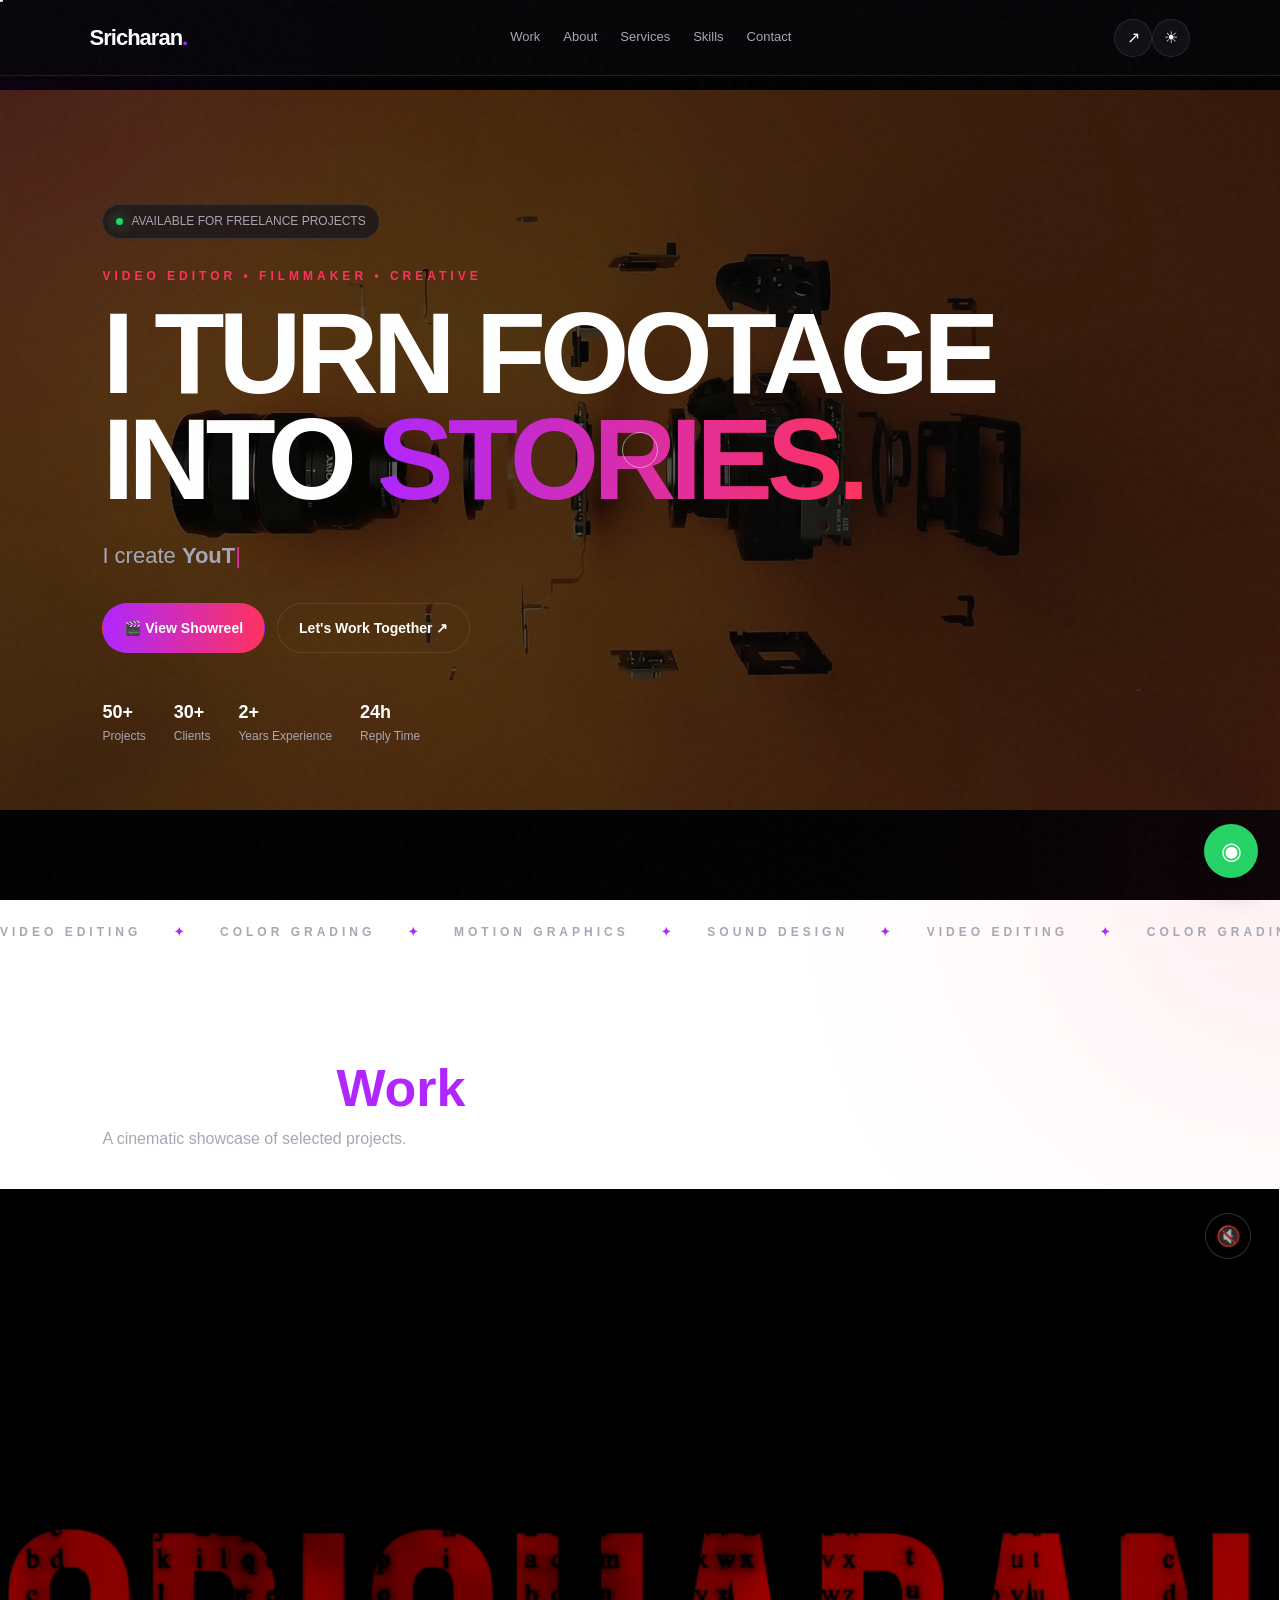
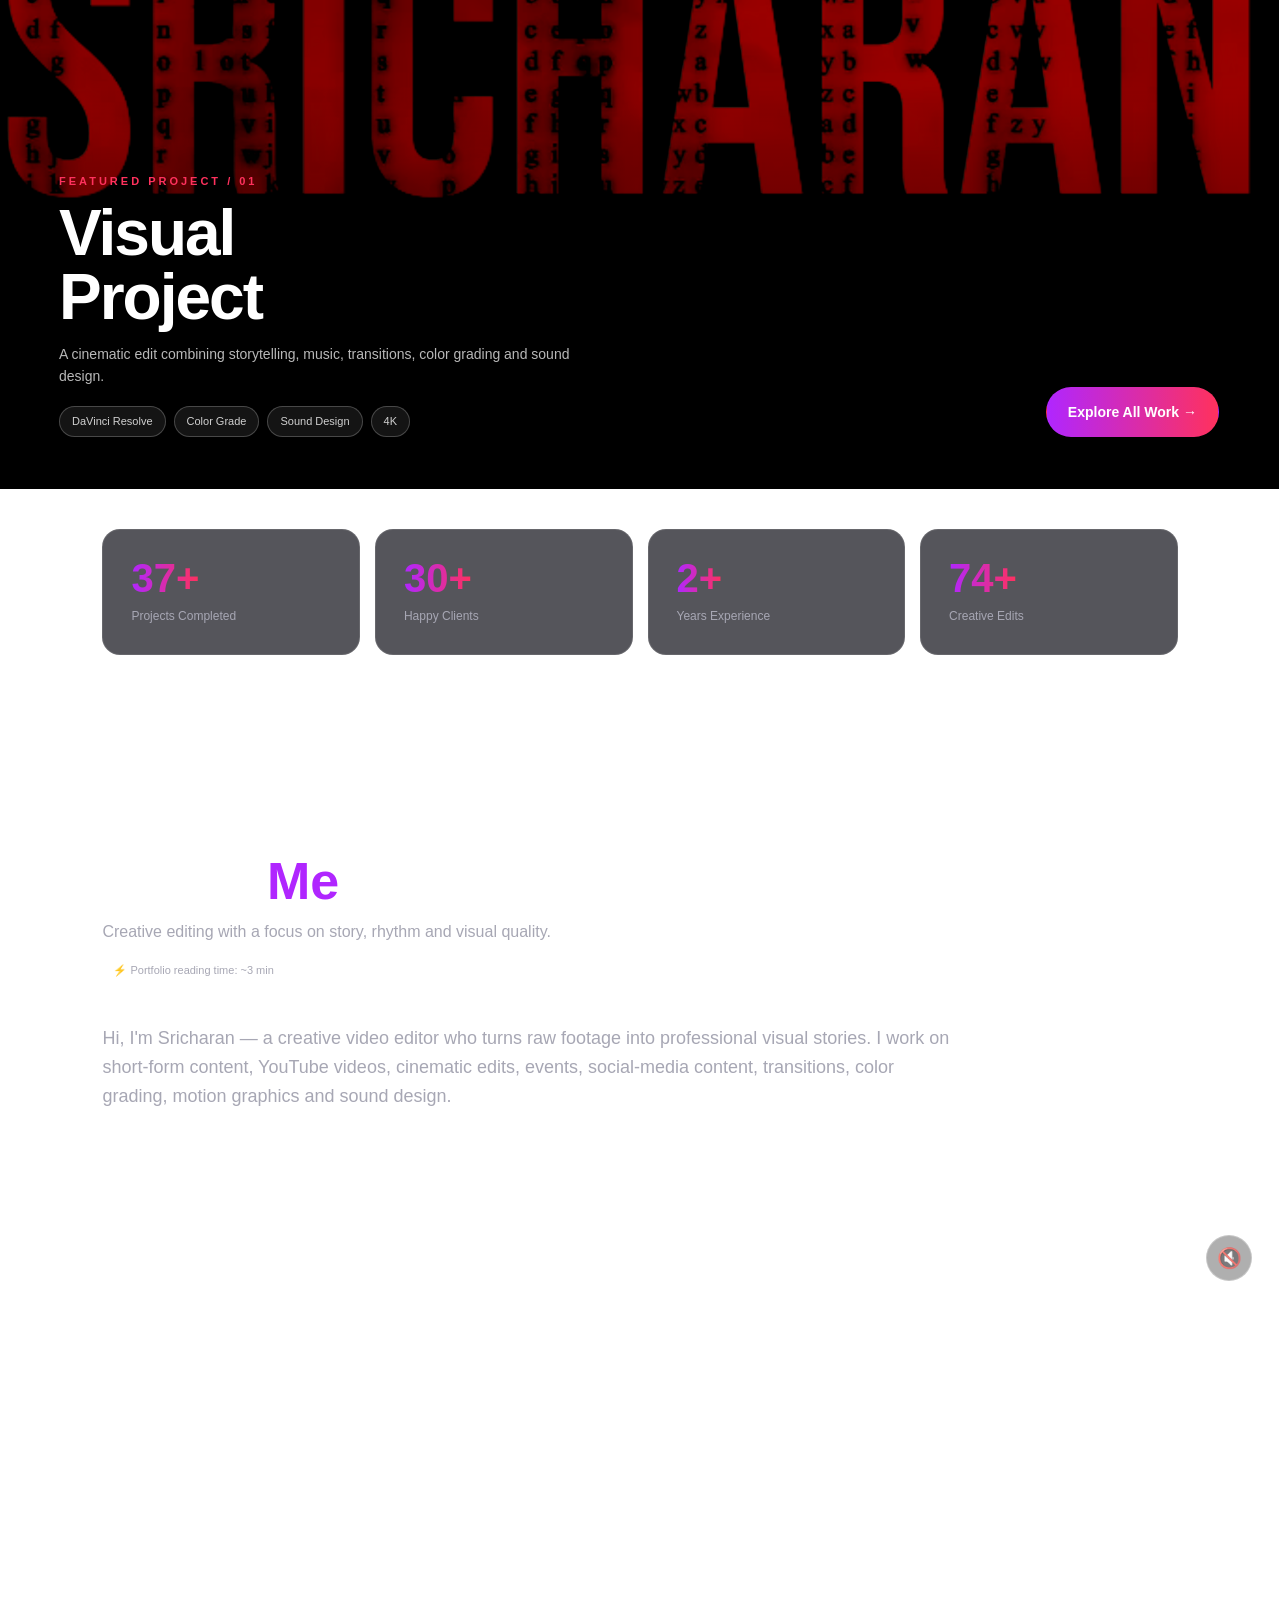
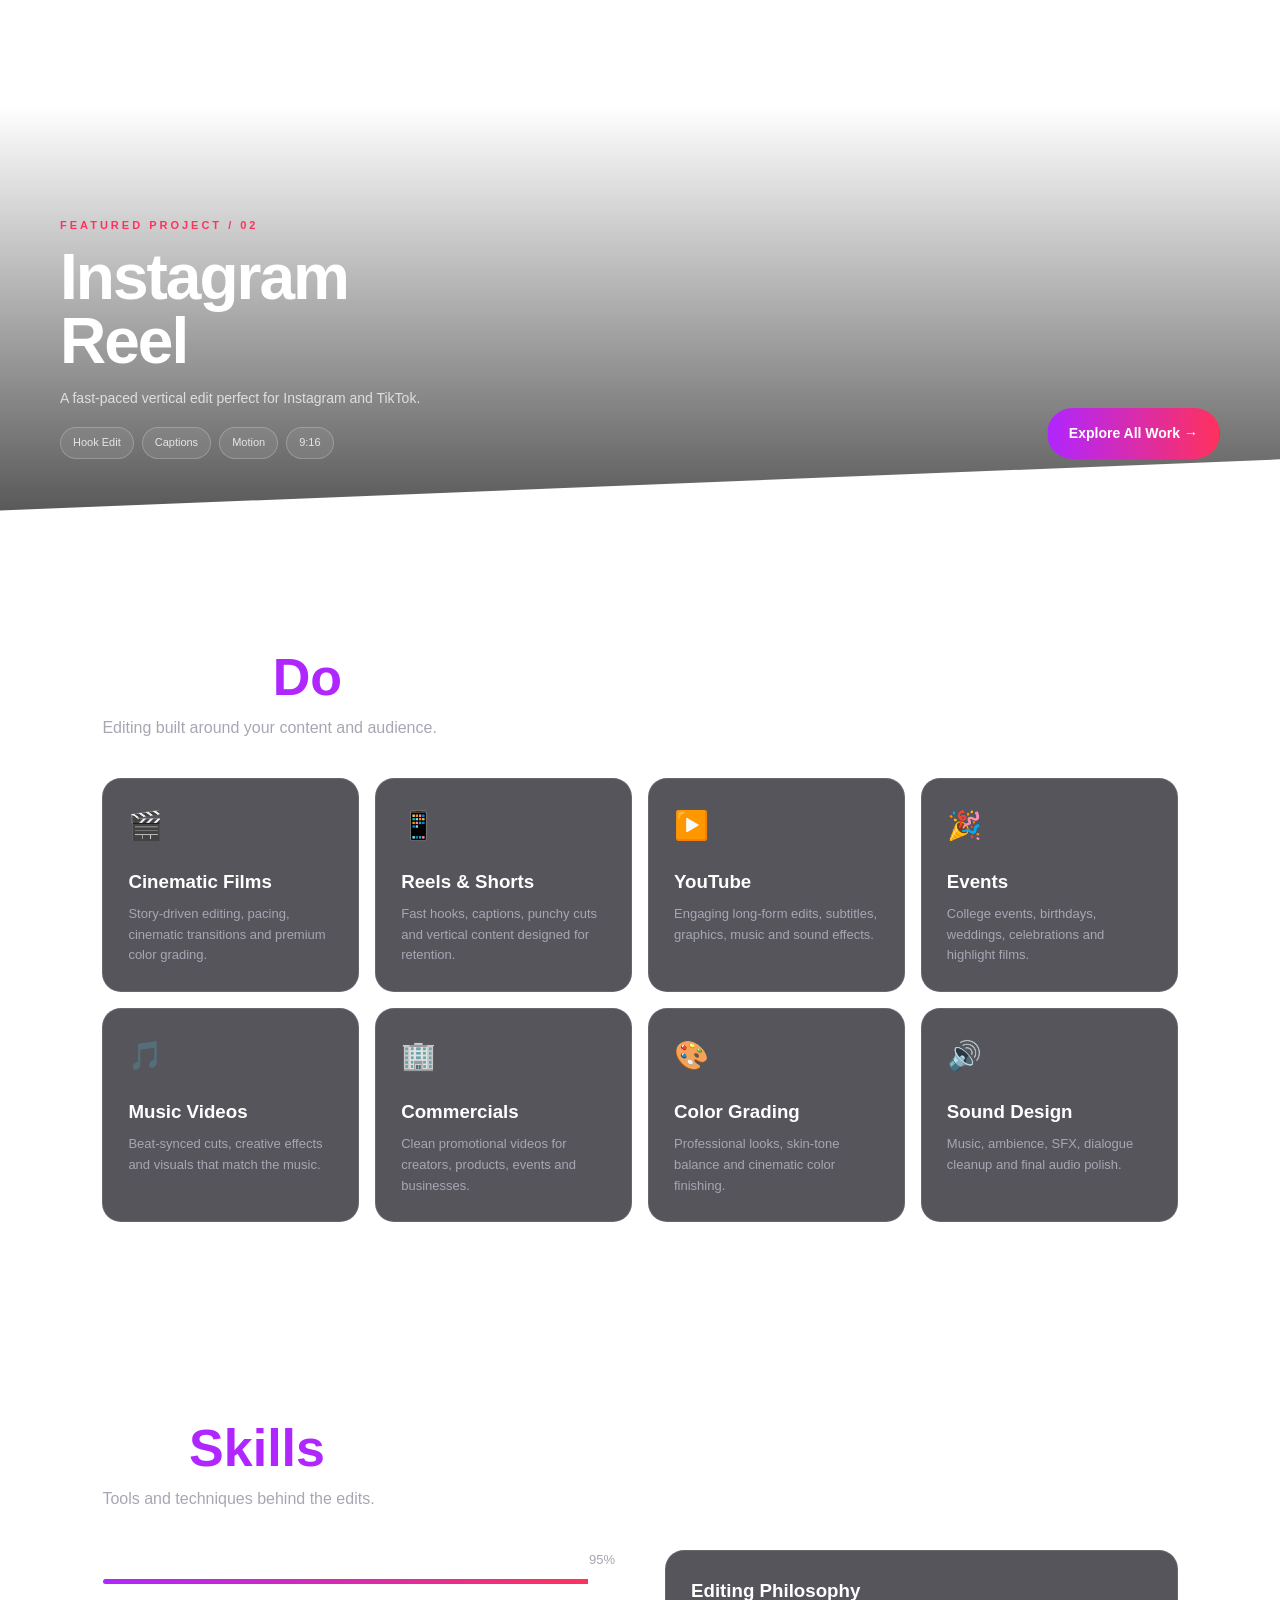
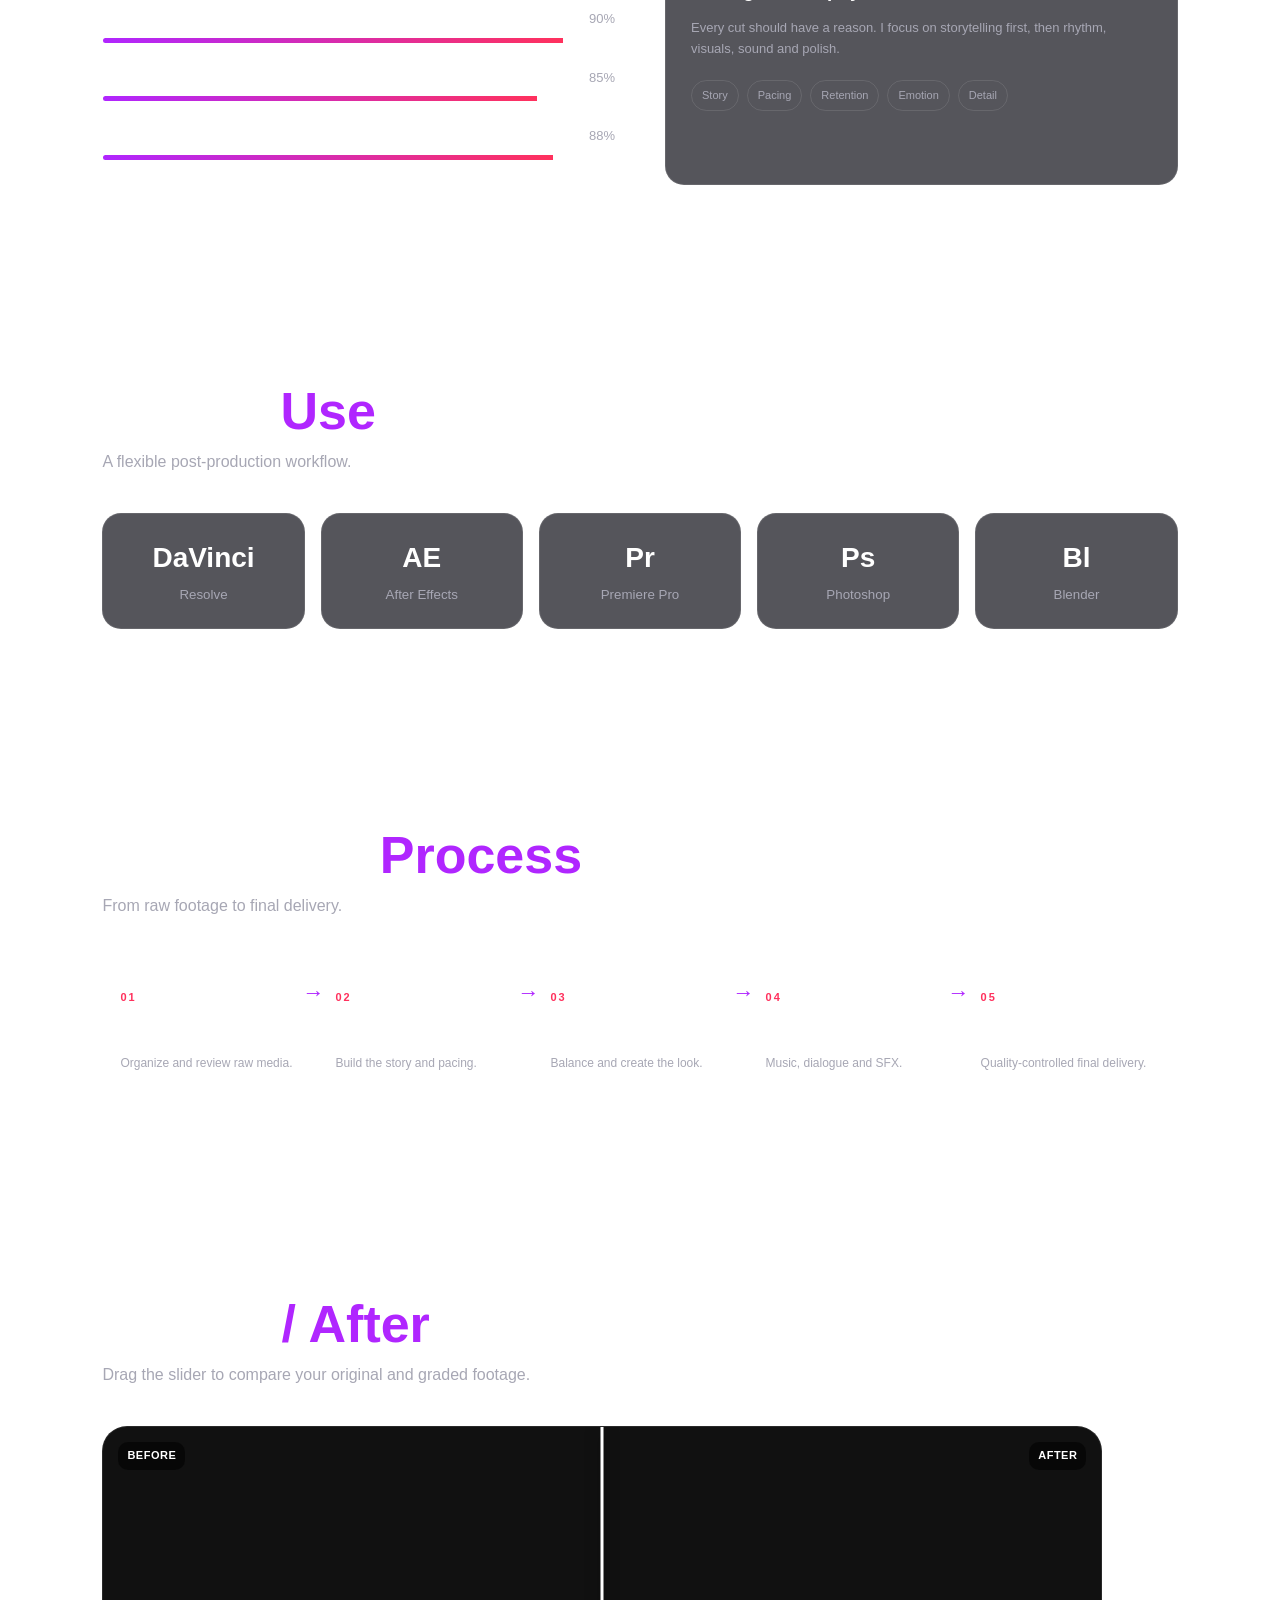
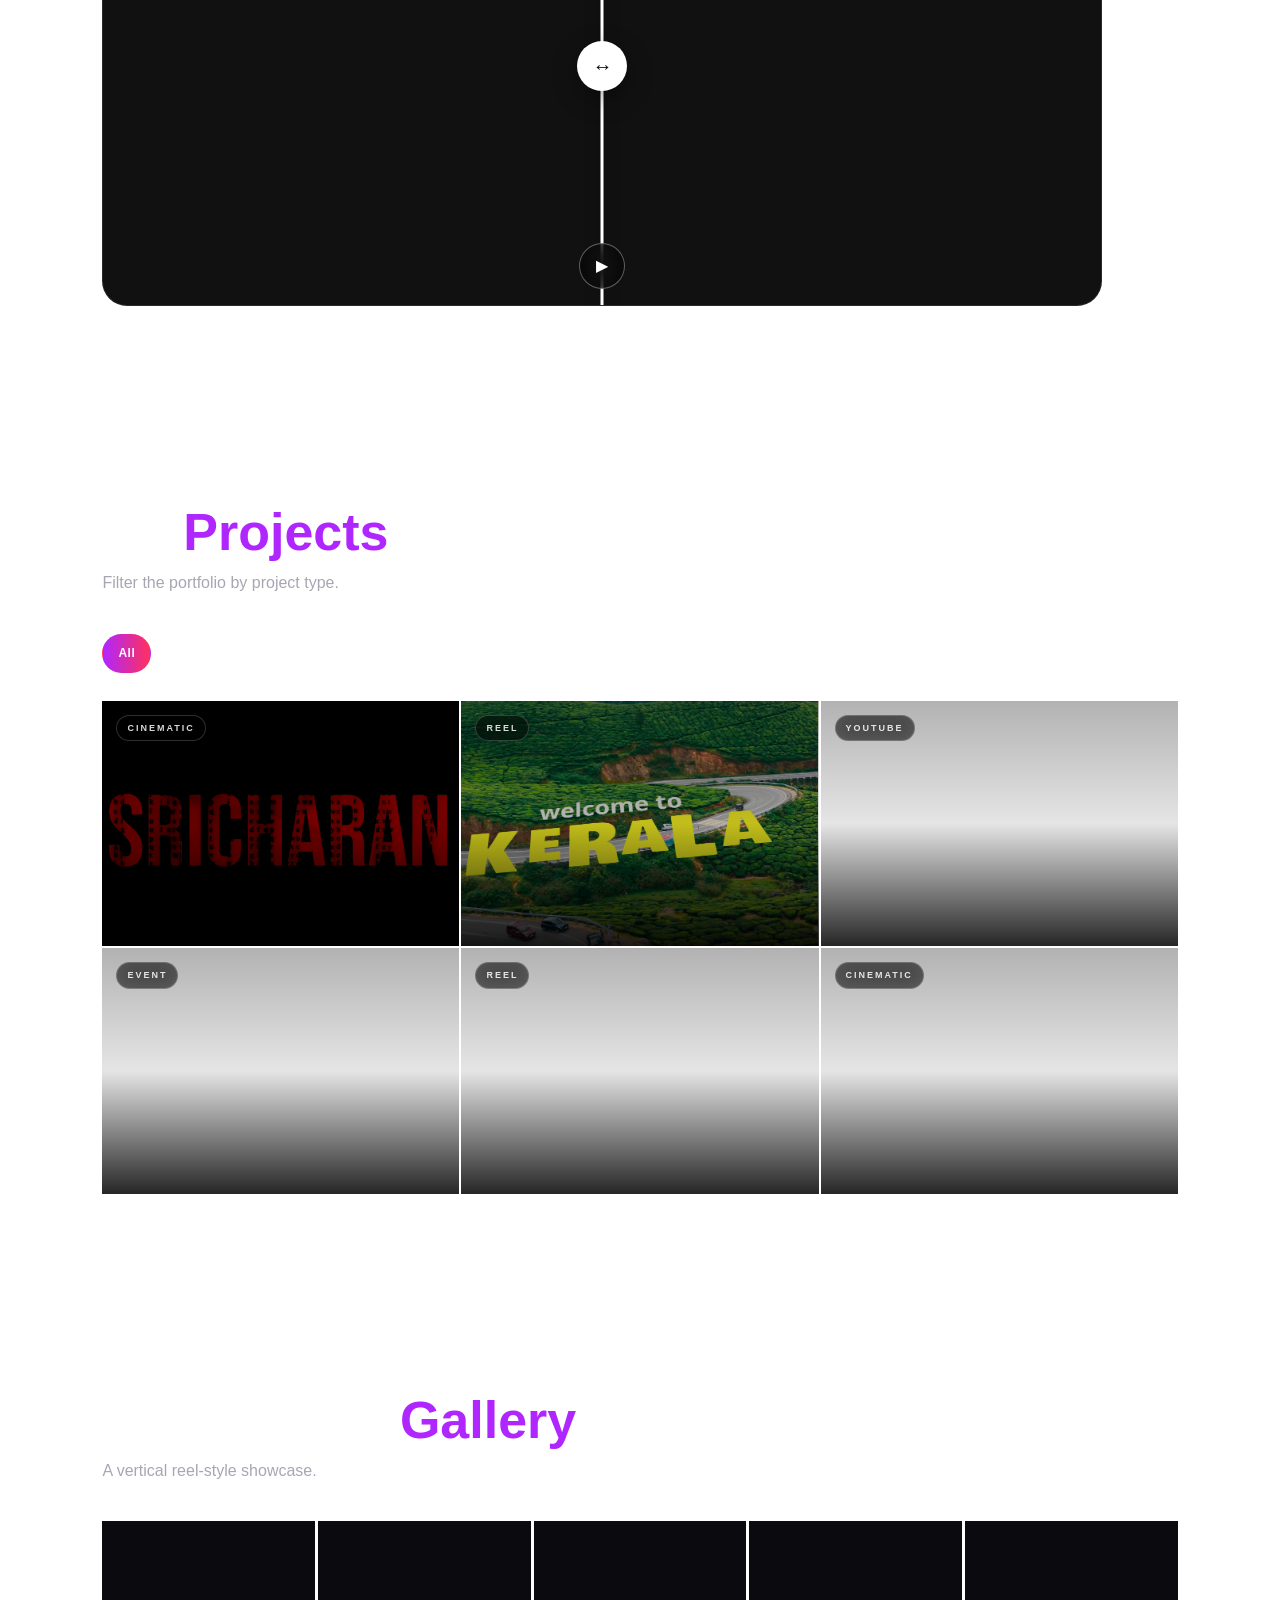
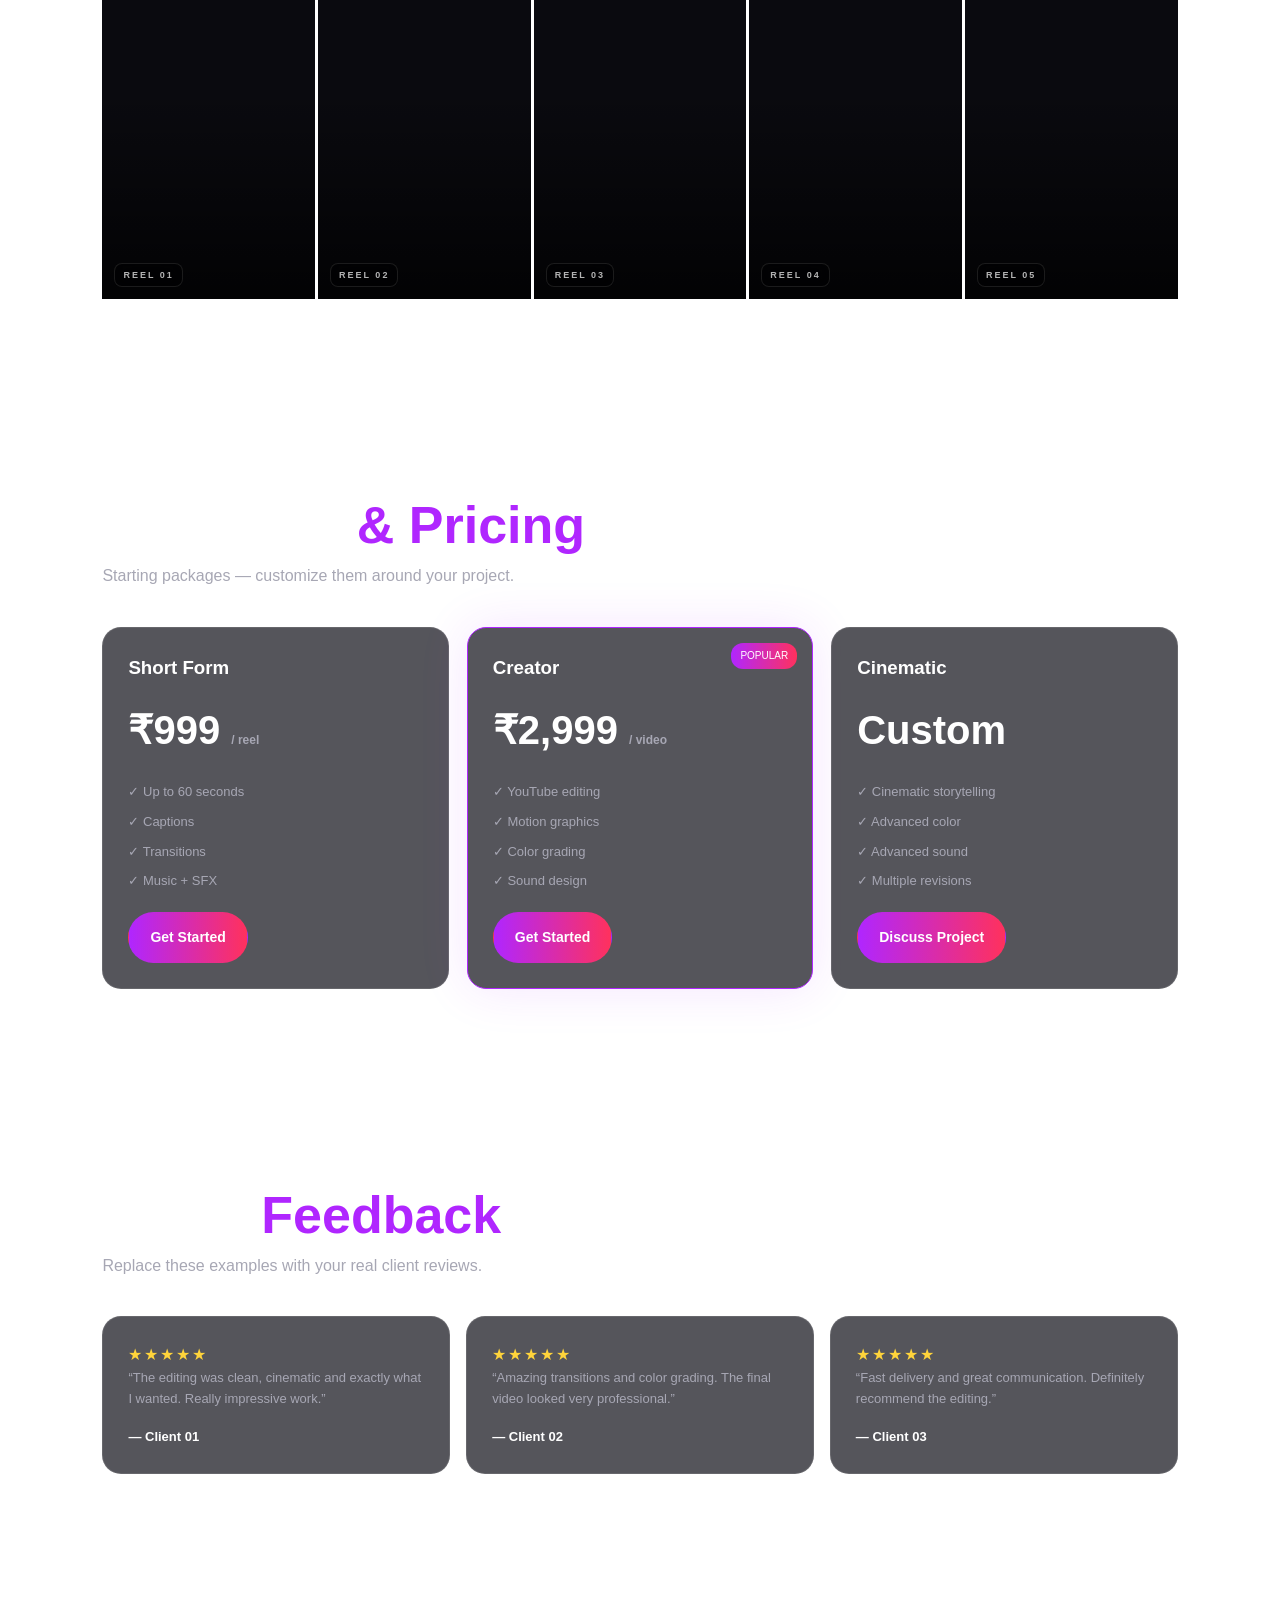
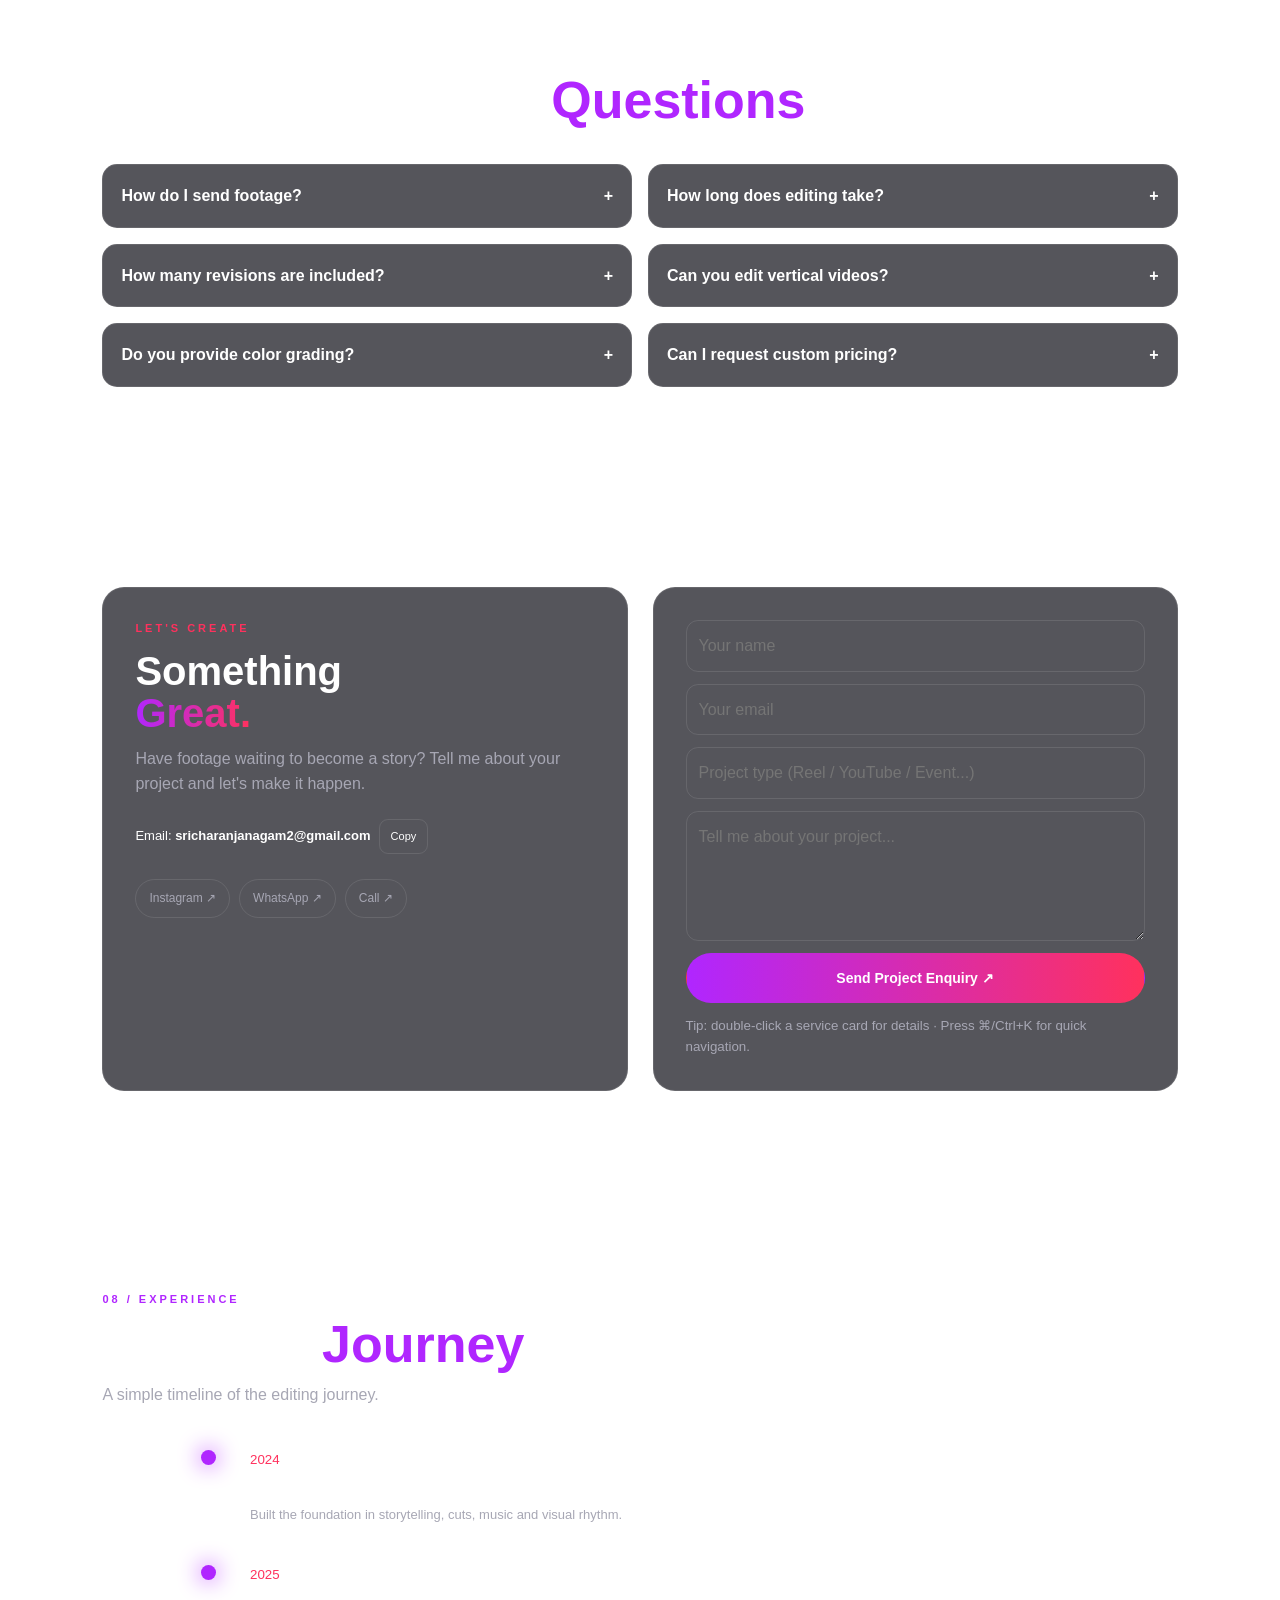
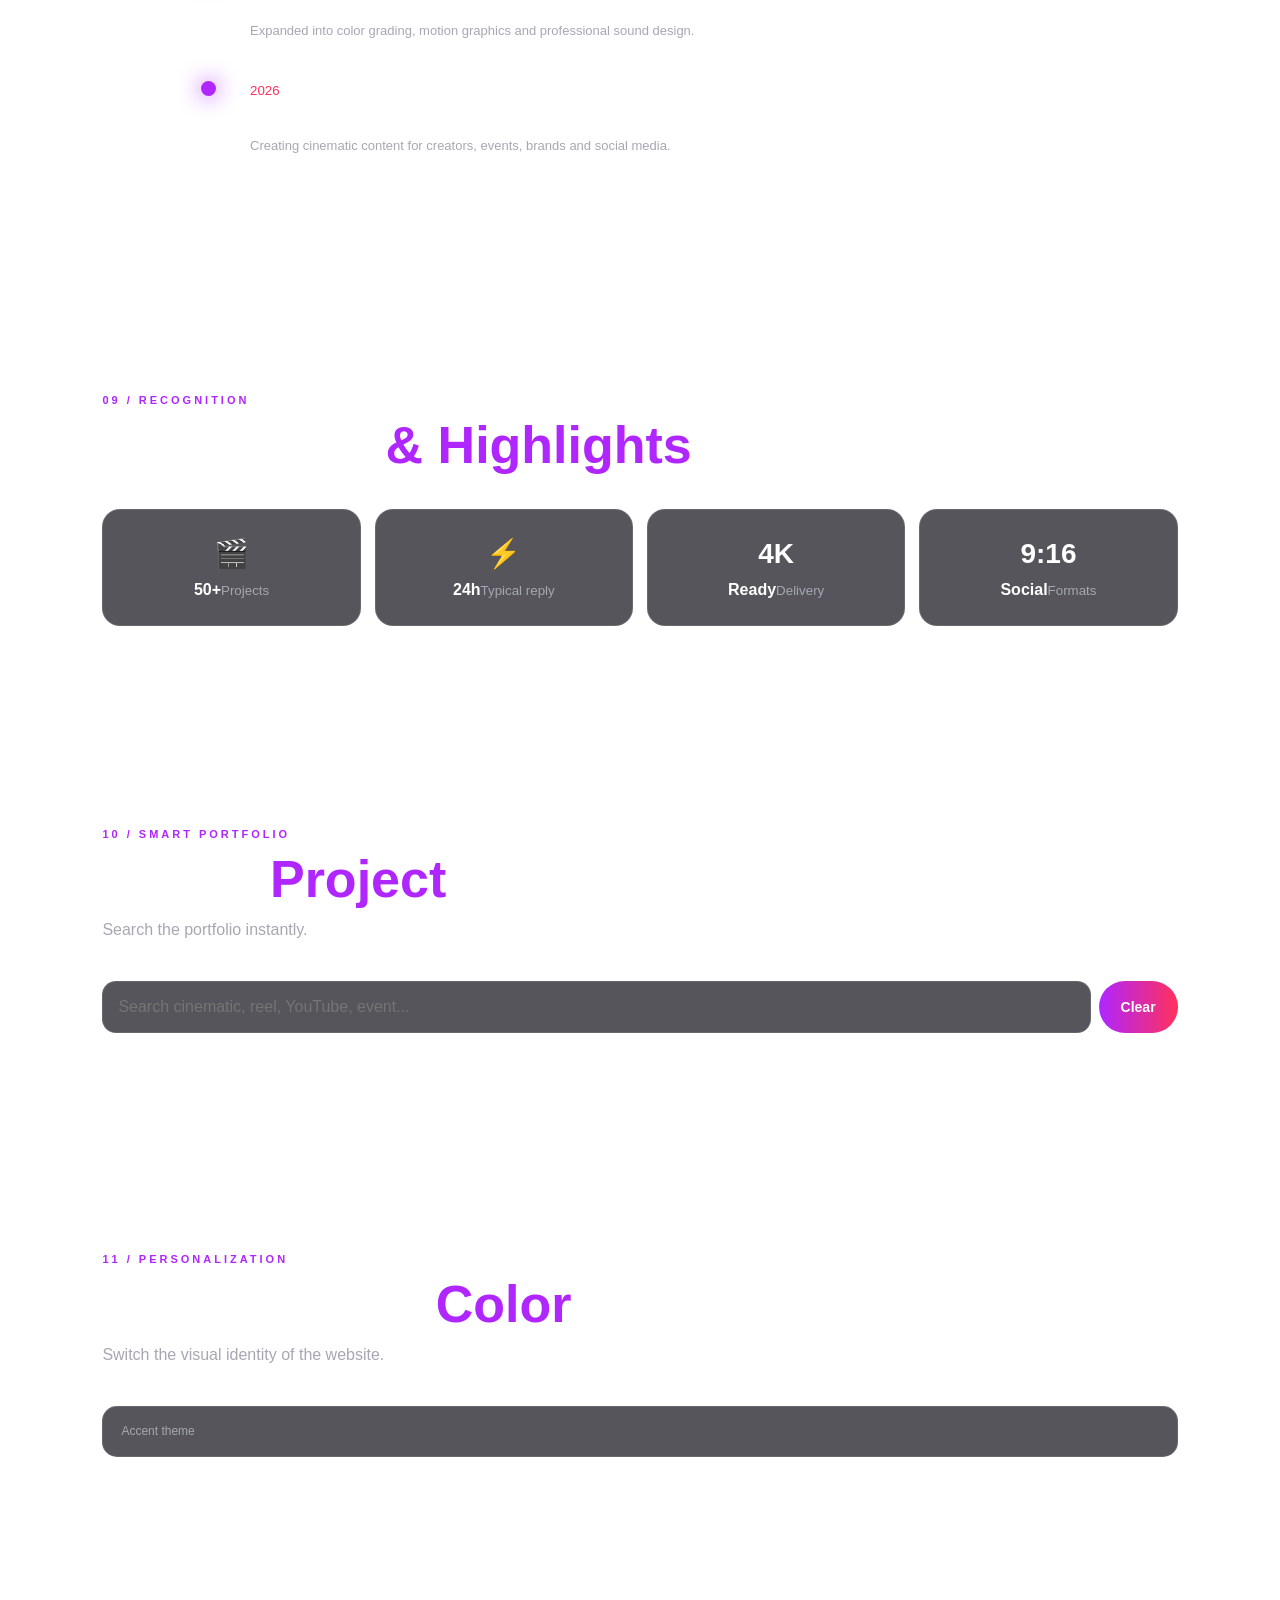
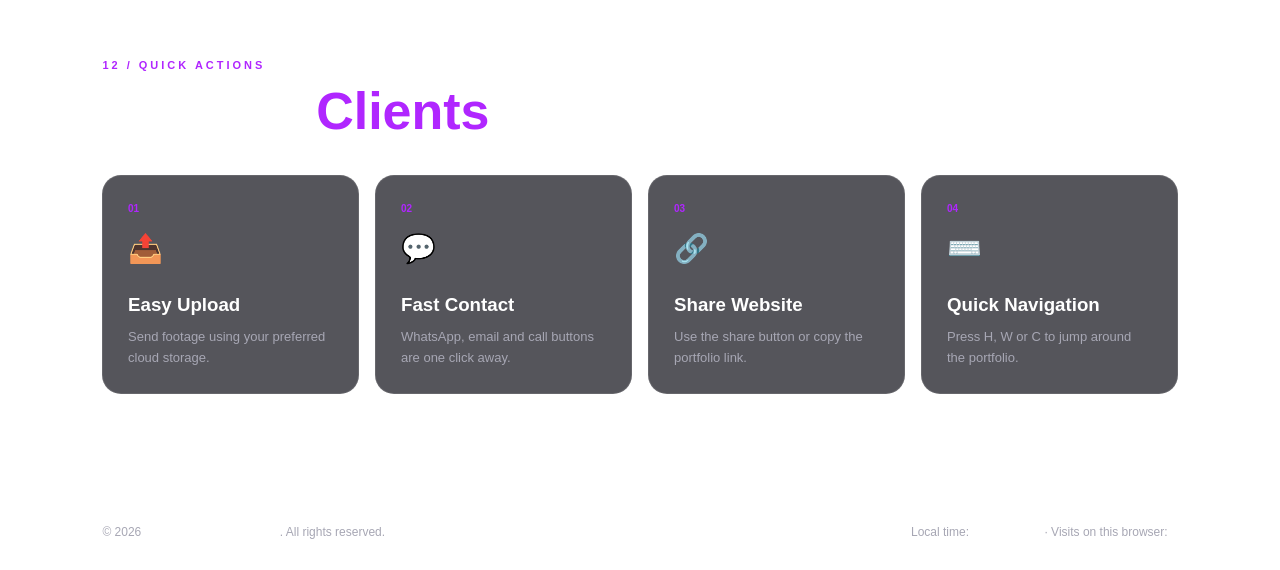
==== commit 8589d688: "updated bg" ====
--- a/index.html
+++ b/index.html
@@ -13,7 +13,7 @@
 
 <style>
 :root{
-  --bg:#07070a;--bg2:#0d0d12;--card:rgba(20,20,28,.72);
+  --bg:transparent;--bg2:transparent;--card:rgba(20,20,28,.72);
   --text:#fff;--muted:#a7a7b4;--line:rgba(255,255,255,.10);
   --purple:#b026ff;--pink:#ff315d;--green:#25d366;--shadow:0 25px 80px rgba(0,0,0,.35);
   --nav:rgba(7,7,10,.72);
@@ -25,7 +25,7 @@
 }
 *{margin:0;padding:0;box-sizing:border-box;scroll-behavior:smooth}
 html{scroll-padding-top:85px}
-body{background:var(--bg);color:var(--text);font-family:Inter,Arial,sans-serif;line-height:1.6;overflow-x:hidden;cursor:none}
+body{background:transparent;color:var(--text);font-family:Inter,Arial,sans-serif;line-height:1.6;overflow-x:hidden;cursor:none}
 a{text-decoration:none;color:inherit}
 button,input,textarea{font:inherit}
 button{cursor:none}
@@ -88,7 +88,7 @@
 /* 06 Hero */
 .hero{min-height:100vh;display:flex;align-items:center;padding:130px 8% 80px;position:relative;overflow:hidden}
 .hero-video{position:absolute;inset:0;width:100%;height:100%;object-fit:cover;opacity:.13;z-index:-1;filter:saturate(.7)}
-.hero-overlay{position:absolute;inset:0;background:radial-gradient(circle at 20% 50%,transparent,rgba(7,7,10,.92) 70%);z-index:-1}
+.hero-overlay{position:absolute;inset:0;background:radial-gradient(circle at 20% 50%,transparent,rgba(7,7,10,.3) 70%);z-index:-1}
 .hero-content{max-width:920px}
 .availability{display:inline-flex;align-items:center;gap:8px;border:1px solid var(--line);background:var(--card);padding:7px 13px;border-radius:30px;color:var(--muted);font-size:12px;backdrop-filter:blur(10px)}
 .availability i{width:7px;height:7px;border-radius:50%;background:var(--green);box-shadow:0 0 14px var(--green)}
@@ -128,7 +128,7 @@
   border-radius:0;
   border:none;
   box-shadow:none;
-  background:#000;
+  background:transparent;
   margin-left:calc(-8vw - 1px);
   margin-right:calc(-8vw - 1px);
   margin-bottom:40px;
@@ -225,11 +225,11 @@
 .filter{padding:9px 15px;border-radius:22px;border:1px solid var(--line);background:transparent;color:var(--text);font-size:12px;font-weight:700;letter-spacing:.5px}
 .filter.active,.filter:hover{background:linear-gradient(90deg,var(--purple),var(--pink));border-color:transparent;color:#fff}
 .portfolio{display:grid;grid-template-columns:repeat(3,1fr);gap:2px}
-.project{overflow:hidden;padding:0;border-radius:0;border:none;background:#000;position:relative;aspect-ratio:16/11;transition:none}
+.project{overflow:hidden;padding:0;border-radius:0;border:none;background:transparent;position:relative;aspect-ratio:16/11;transition:none}
 .project:hover{transform:none;box-shadow:none;border-color:transparent}
 .project-media{
   position:absolute;inset:0;
-  background:#000;overflow:hidden;
+  background:transparent;overflow:hidden;
 }
 .project-media video{
   width:100%;height:100%;object-fit:cover;
@@ -760,6 +760,9 @@
 </head>
 
 <body>
+<div class="scroll-bg-container" style="position: fixed; top: 0; left: 0; width: 100vw; height: 100vh; z-index: -5; pointer-events: none; background: #000;">
+  <canvas id="hero-lightpass" style="width: 100vw; height: 100vh; object-fit: contain; opacity: 0.8; filter: brightness(0.6);"></canvas>
+</div>
 <div class="ambient-grid"></div><div class="noise"></div>
 <div id="progress"></div>
 
@@ -1952,5 +1955,6 @@
 </div>
 <div class="notice" id="notice"></div>
 
+<script src="script.js"></script>
 </body>
 </html>
